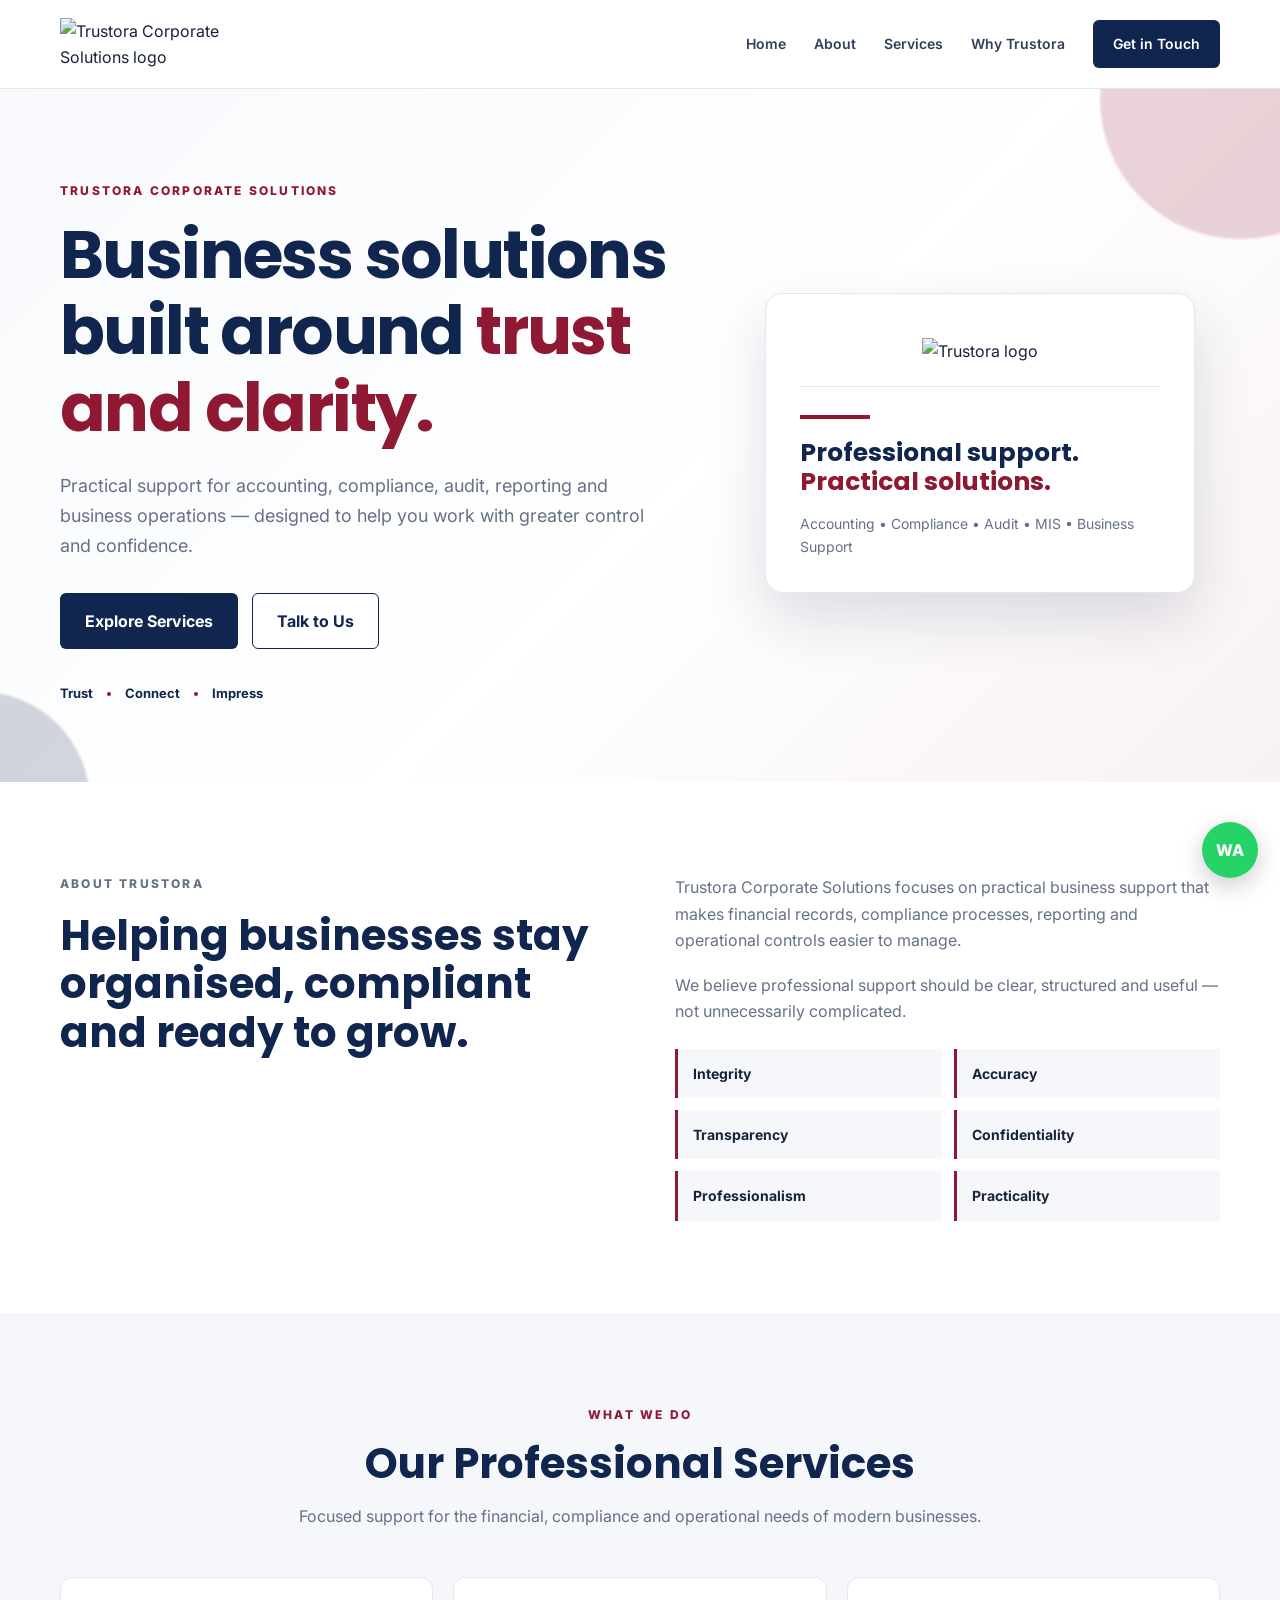
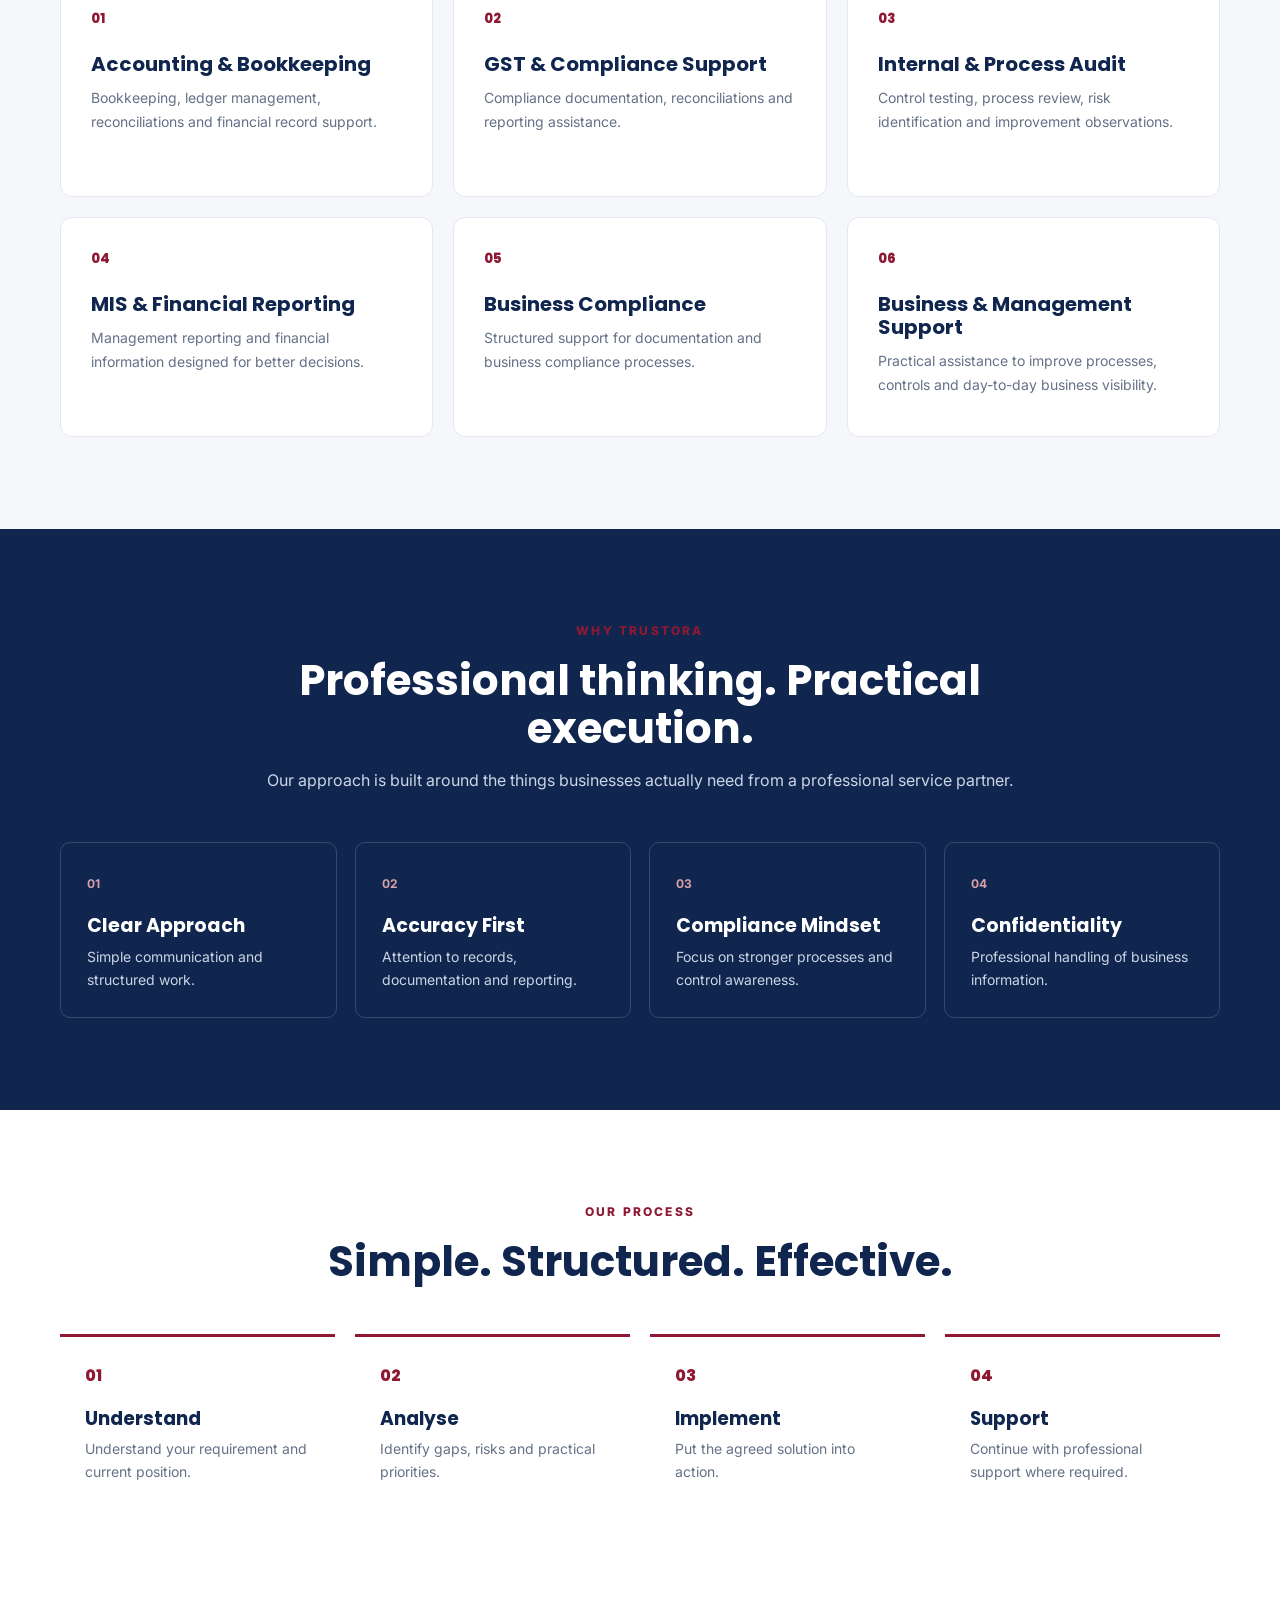
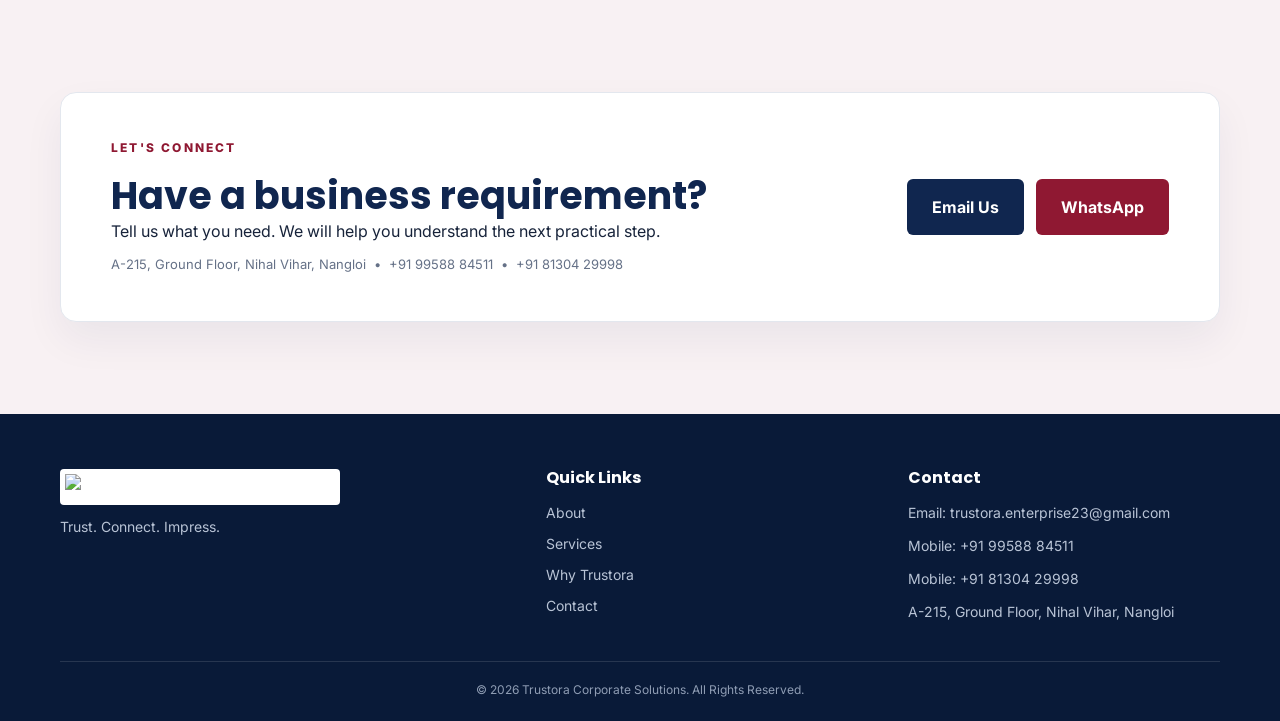
==== index.html @ 937fe08a "Add files via upload" ====
<!DOCTYPE html>
<html lang="en">
<head>
  <meta charset="UTF-8">
  <meta name="viewport" content="width=device-width, initial-scale=1.0">
  <title>Trustora Corporate Solutions | Business & Compliance Services</title>
  <meta name="description" content="Trustora Corporate Solutions provides professional accounting, compliance, audit, MIS and business support solutions for businesses in India.">
  <meta name="theme-color" content="#10264f">
  <link rel="preconnect" href="https://fonts.googleapis.com">
  <link rel="preconnect" href="https://fonts.gstatic.com" crossorigin>
  <link href="https://fonts.googleapis.com/css2?family=Inter:wght@400;500;600;700&family=Poppins:wght@500;600;700;800&display=swap" rel="stylesheet">
  <link rel="stylesheet" href="style.css">
</head>
<body>

<header class="site-header">
  <div class="container nav-wrap">
    <a class="brand" href="#home" aria-label="Trustora Corporate Solutions home">
      <img src="assets/trustora-logo.jpg" alt="Trustora Corporate Solutions logo">
    </a>
    <button class="menu-toggle" aria-label="Open menu" aria-expanded="false">☰</button>
    <nav class="nav" aria-label="Main navigation">
      <a href="#home">Home</a>
      <a href="#about">About</a>
      <a href="#services">Services</a>
      <a href="#why-us">Why Trustora</a>
      <a href="#contact" class="nav-cta">Get in Touch</a>
    </nav>
  </div>
</header>

<main>
<section class="hero" id="home">
  <div class="hero-shape shape-one"></div>
  <div class="hero-shape shape-two"></div>
  <div class="container hero-grid">
    <div class="hero-copy">
      <p class="eyebrow">TRUSTORA CORPORATE SOLUTIONS</p>
      <h1>Business solutions built around <span>trust and clarity.</span></h1>
      <p class="hero-text">
        Practical support for accounting, compliance, audit, reporting and business operations —
        designed to help you work with greater control and confidence.
      </p>
      <div class="hero-actions">
        <a class="btn btn-primary" href="#services">Explore Services</a>
        <a class="btn btn-outline" href="#contact">Talk to Us</a>
      </div>
      <div class="trust-strip">
        <span>Trust</span><i></i><span>Connect</span><i></i><span>Impress</span>
      </div>
    </div>
    <div class="hero-visual">
      <div class="visual-card">
        <div class="visual-logo">
          <img src="assets/trustora-logo.jpg" alt="Trustora logo">
        </div>
        <div class="visual-line"></div>
        <h3>Professional support.<br><span>Practical solutions.</span></h3>
        <p>Accounting • Compliance • Audit • MIS • Business Support</p>
      </div>
    </div>
  </div>
</section>

<section class="intro" id="about">
  <div class="container two-col">
    <div>
      <p class="section-kicker">ABOUT TRUSTORA</p>
      <h2>Helping businesses stay organised, compliant and ready to grow.</h2>
    </div>
    <div>
      <p>
        Trustora Corporate Solutions focuses on practical business support that makes financial
        records, compliance processes, reporting and operational controls easier to manage.
      </p>
      <p>
        We believe professional support should be clear, structured and useful — not unnecessarily
        complicated.
      </p>
      <div class="values">
        <span>Integrity</span><span>Accuracy</span><span>Transparency</span>
        <span>Confidentiality</span><span>Professionalism</span><span>Practicality</span>
      </div>
    </div>
  </div>
</section>

<section class="services" id="services">
  <div class="container">
    <div class="section-heading">
      <p class="section-kicker">WHAT WE DO</p>
      <h2>Our Professional Services</h2>
      <p>Focused support for the financial, compliance and operational needs of modern businesses.</p>
    </div>
    <div class="service-grid">
      <article class="service-card"><div class="service-no">01</div><h3>Accounting & Bookkeeping</h3><p>Bookkeeping, ledger management, reconciliations and financial record support.</p></article>
      <article class="service-card"><div class="service-no">02</div><h3>GST & Compliance Support</h3><p>Compliance documentation, reconciliations and reporting assistance.</p></article>
      <article class="service-card"><div class="service-no">03</div><h3>Internal & Process Audit</h3><p>Control testing, process review, risk identification and improvement observations.</p></article>
      <article class="service-card"><div class="service-no">04</div><h3>MIS & Financial Reporting</h3><p>Management reporting and financial information designed for better decisions.</p></article>
      <article class="service-card"><div class="service-no">05</div><h3>Business Compliance</h3><p>Structured support for documentation and business compliance processes.</p></article>
      <article class="service-card"><div class="service-no">06</div><h3>Business & Management Support</h3><p>Practical assistance to improve processes, controls and day-to-day business visibility.</p></article>
    </div>
  </div>
</section>

<section class="why" id="why-us">
  <div class="container">
    <div class="section-heading light">
      <p class="section-kicker">WHY TRUSTORA</p>
      <h2>Professional thinking. Practical execution.</h2>
      <p>Our approach is built around the things businesses actually need from a professional service partner.</p>
    </div>
    <div class="why-grid">
      <div><strong>01</strong><h3>Clear Approach</h3><p>Simple communication and structured work.</p></div>
      <div><strong>02</strong><h3>Accuracy First</h3><p>Attention to records, documentation and reporting.</p></div>
      <div><strong>03</strong><h3>Compliance Mindset</h3><p>Focus on stronger processes and control awareness.</p></div>
      <div><strong>04</strong><h3>Confidentiality</h3><p>Professional handling of business information.</p></div>
    </div>
  </div>
</section>

<section class="process">
  <div class="container">
    <div class="section-heading">
      <p class="section-kicker">OUR PROCESS</p>
      <h2>Simple. Structured. Effective.</h2>
    </div>
    <div class="process-grid">
      <div><span>01</span><h3>Understand</h3><p>Understand your requirement and current position.</p></div>
      <div><span>02</span><h3>Analyse</h3><p>Identify gaps, risks and practical priorities.</p></div>
      <div><span>03</span><h3>Implement</h3><p>Put the agreed solution into action.</p></div>
      <div><span>04</span><h3>Support</h3><p>Continue with professional support where required.</p></div>
    </div>
  </div>
</section>

<section class="cta" id="contact">
  <div class="container cta-box">
    <div>
      <p class="section-kicker">LET'S CONNECT</p>
      <h2>Have a business requirement?</h2>
      <p>Tell us what you need. We will help you understand the next practical step.</p>
      <p class="contact-address">A-215, Ground Floor, Nihal Vihar, Nangloi &nbsp;•&nbsp; +91 99588 84511 &nbsp;•&nbsp; +91 81304 29998</p>
    </div>
    <div class="cta-actions">
      <a class="btn btn-primary" href="mailto:trustora.enterprise23@gmail.com">Email Us</a>
      <a class="btn btn-maroon" href="https://wa.me/919958884511" target="_blank" rel="noopener">WhatsApp</a>
    </div>
  </div>
</section>
</main>

<footer>
  <div class="container footer-grid">
    <div>
      <img src="assets/trustora-logo.jpg" alt="Trustora Corporate Solutions logo" class="footer-logo">
      <p>Trust. Connect. Impress.</p>
    </div>
    <div>
      <h4>Quick Links</h4>
      <a href="#about">About</a><a href="#services">Services</a><a href="#why-us">Why Trustora</a><a href="#contact">Contact</a>
    </div>
    <div>
      <h4>Contact</h4>
      <p>Email: trustora.enterprise23@gmail.com</p>
      <p>Mobile: +91 99588 84511</p>
      <p>Mobile: +91 81304 29998</p>
      <p>A-215, Ground Floor, Nihal Vihar, Nangloi</p>
    </div>
  </div>
  <div class="container copyright">© 2026 Trustora Corporate Solutions. All Rights Reserved.</div>
</footer>

<a class="floating-wa" href="https://wa.me/919958884511" target="_blank" rel="noopener" aria-label="WhatsApp">WA</a>
<script src="script.js"></script>
</body>
</html>
---- style.css ----
*{box-sizing:border-box;margin:0;padding:0}
:root{--navy:#10264f;--navy2:#173768;--maroon:#8f1832;--maroon2:#b12b45;--ink:#17233a;--muted:#657187;--soft:#f5f7fa;--line:#e3e7ee;--white:#fff}
html{scroll-behavior:smooth}
body{font-family:Inter,Arial,sans-serif;color:var(--ink);line-height:1.65;background:#fff}
h1,h2,h3,h4{font-family:Poppins,Arial,sans-serif;line-height:1.15}
a{text-decoration:none;color:inherit}
.container{width:min(1160px,92%);margin:auto}
.site-header{position:sticky;top:0;z-index:1000;background:rgba(255,255,255,.96);backdrop-filter:blur(12px);border-bottom:1px solid var(--line)}
.nav-wrap{height:88px;display:flex;align-items:center;justify-content:space-between}
.brand img{width:190px;height:auto;display:block}
.nav{display:flex;align-items:center;gap:28px;font-weight:600;font-size:14px;color:#30405a}
.nav a:hover{color:var(--maroon)}
.nav-cta{background:var(--navy);color:#fff!important;padding:12px 20px;border-radius:6px}
.menu-toggle{display:none;border:0;background:none;font-size:28px;color:var(--navy)}
.hero{position:relative;overflow:hidden;background:linear-gradient(135deg,#f7f9fc 0%,#fff 55%,#f8f1f3 100%);padding:92px 0 78px}
.hero-grid{display:grid;grid-template-columns:1.12fr .88fr;gap:70px;align-items:center;position:relative;z-index:2}
.eyebrow,.section-kicker{font-size:12px;font-weight:800;letter-spacing:2.2px;color:var(--maroon);margin-bottom:16px}
.hero h1{font-size:clamp(42px,5.2vw,68px);color:var(--navy);letter-spacing:-1.6px}
.hero h1 span{color:var(--maroon)}
.hero-text{font-size:18px;color:var(--muted);max-width:650px;margin:25px 0 32px}
.hero-actions{display:flex;gap:14px;flex-wrap:wrap}
.btn{display:inline-flex;align-items:center;justify-content:center;padding:14px 24px;border-radius:6px;font-weight:700;border:1px solid transparent;transition:.2s}
.btn-primary{background:var(--navy);color:#fff}.btn-primary:hover{background:var(--navy2);transform:translateY(-2px)}
.btn-outline{border-color:var(--navy);color:var(--navy);background:#fff}.btn-outline:hover{background:#f0f3f8}
.btn-maroon{background:var(--maroon);color:#fff}.btn-maroon:hover{background:var(--maroon2)}
.trust-strip{display:flex;align-items:center;gap:14px;margin-top:34px;color:var(--navy);font-weight:700;font-size:13px}
.trust-strip i{width:4px;height:4px;background:var(--maroon);border-radius:50%}
.hero-visual{display:flex;justify-content:center}
.visual-card{width:min(430px,100%);background:#fff;border:1px solid var(--line);border-radius:18px;padding:34px;box-shadow:0 25px 60px rgba(16,38,79,.14);position:relative}
.visual-logo{padding:10px 15px 22px;border-bottom:1px solid var(--line);text-align:center}
.visual-logo img{width:250px;max-width:100%;height:auto}
.visual-line{width:70px;height:4px;background:var(--maroon);margin:28px 0 20px}
.visual-card h3{font-size:25px;color:var(--navy)}.visual-card h3 span{color:var(--maroon)}
.visual-card p{color:var(--muted);font-size:14px;margin-top:15px}
.hero-shape{position:absolute;border-radius:50%;filter:blur(1px);opacity:.18}.shape-one{width:280px;height:280px;background:var(--maroon);right:-100px;top:-130px}.shape-two{width:220px;height:220px;background:var(--navy);left:-130px;bottom:-130px}
section{padding:92px 0}
.two-col{display:grid;grid-template-columns:1fr 1fr;gap:70px;align-items:start}
.intro h2,.section-heading h2{font-size:42px;color:var(--navy)}
.intro p{color:var(--muted);margin-bottom:18px}
.values{display:grid;grid-template-columns:1fr 1fr;gap:12px;margin-top:25px}
.values span{padding:13px 15px;background:var(--soft);border-left:3px solid var(--maroon);font-weight:700;font-size:14px}
.services{background:var(--soft)}
.section-heading{text-align:center;max-width:780px;margin:0 auto 48px}
.section-heading>p:last-child{color:var(--muted);margin-top:14px}
.service-grid{display:grid;grid-template-columns:repeat(3,1fr);gap:20px}
.service-card{background:#fff;border:1px solid var(--line);padding:30px;border-radius:12px;min-height:220px;transition:.25s;position:relative;overflow:hidden}
.service-card:after{content:"";position:absolute;left:0;bottom:0;width:0;height:4px;background:var(--maroon);transition:.25s}
.service-card:hover{transform:translateY(-5px);box-shadow:0 18px 38px rgba(16,38,79,.09)}.service-card:hover:after{width:100%}
.service-no{font-family:Poppins;font-weight:800;color:var(--maroon);font-size:13px;margin-bottom:24px}
.service-card h3{font-size:20px;color:var(--navy);margin-bottom:10px}.service-card p{font-size:14px;color:var(--muted)}
.why{background:var(--navy);color:#fff}.light h2{color:#fff}.light>p:last-child{color:#cbd5e5}
.why-grid{display:grid;grid-template-columns:repeat(4,1fr);gap:18px}.why-grid>div{border:1px solid rgba(255,255,255,.16);padding:26px;border-radius:10px}.why-grid strong{color:#d7a0aa;font-size:12px}.why-grid h3{margin:20px 0 8px;font-size:19px}.why-grid p{color:#cbd5e5;font-size:14px}
.process-grid{display:grid;grid-template-columns:repeat(4,1fr);gap:20px}.process-grid>div{padding:25px;border-top:3px solid var(--maroon);background:#fff}.process-grid span{font-family:Poppins;font-weight:800;color:var(--maroon)}.process-grid h3{color:var(--navy);margin:18px 0 8px}.process-grid p{color:var(--muted);font-size:14px}
.cta{background:#f8f1f3}.cta-box{display:flex;align-items:center;justify-content:space-between;gap:40px;background:#fff;border:1px solid var(--line);border-radius:16px;padding:45px 50px;box-shadow:0 18px 40px rgba(16,38,79,.06)}.cta-box h2{font-size:38px;color:var(--navy)}.cta-box>div:first-child>p:last-child{color:var(--muted);margin-top:12px}.cta-actions{display:flex;gap:12px;flex-wrap:wrap}
footer{background:#091a38;color:#fff;padding:55px 0 22px}.footer-grid{display:grid;grid-template-columns:1.4fr 1fr 1fr;gap:50px}.footer-logo{width:190px;background:#fff;padding:5px;border-radius:4px}.footer-grid p{color:#b8c3d5;font-size:14px;margin-top:10px}.footer-grid h4{margin-bottom:14px}.footer-grid a{display:block;color:#b8c3d5;margin:8px 0;font-size:14px}.footer-grid a:hover{color:#fff}.copyright{border-top:1px solid rgba(255,255,255,.12);margin-top:35px;padding-top:18px;color:#8f9db4;font-size:12px;text-align:center}
.floating-wa{position:fixed;right:22px;bottom:22px;width:56px;height:56px;border-radius:50%;background:#25d366;color:#fff;display:flex;align-items:center;justify-content:center;font-weight:800;box-shadow:0 8px 25px rgba(0,0,0,.2);z-index:1200}
@media(max-width:900px){.nav{display:none}.menu-toggle{display:block}.nav.open{position:absolute;display:flex;flex-direction:column;top:88px;left:0;right:0;background:#fff;padding:22px;border-bottom:1px solid var(--line);box-shadow:0 15px 30px rgba(0,0,0,.08)}.hero-grid,.two-col{grid-template-columns:1fr}.hero{padding-top:70px}.service-grid{grid-template-columns:1fr 1fr}.why-grid{grid-template-columns:1fr 1fr}.process-grid{grid-template-columns:1fr 1fr}.cta-box{flex-direction:column;align-items:flex-start}.footer-grid{grid-template-columns:1fr 1fr}}
@media(max-width:600px){.nav-wrap{height:76px}.brand img{width:155px}.hero h1{font-size:40px}.hero-text{font-size:16px}.service-grid,.why-grid,.process-grid,.values,.footer-grid{grid-template-columns:1fr}section{padding:68px 0}.intro h2,.section-heading h2{font-size:32px}.cta-box{padding:32px 24px}.cta-box h2{font-size:30px}.visual-card{padding:24px}}

.contact-address{font-size:13px!important;color:var(--muted);margin-top:10px!important}
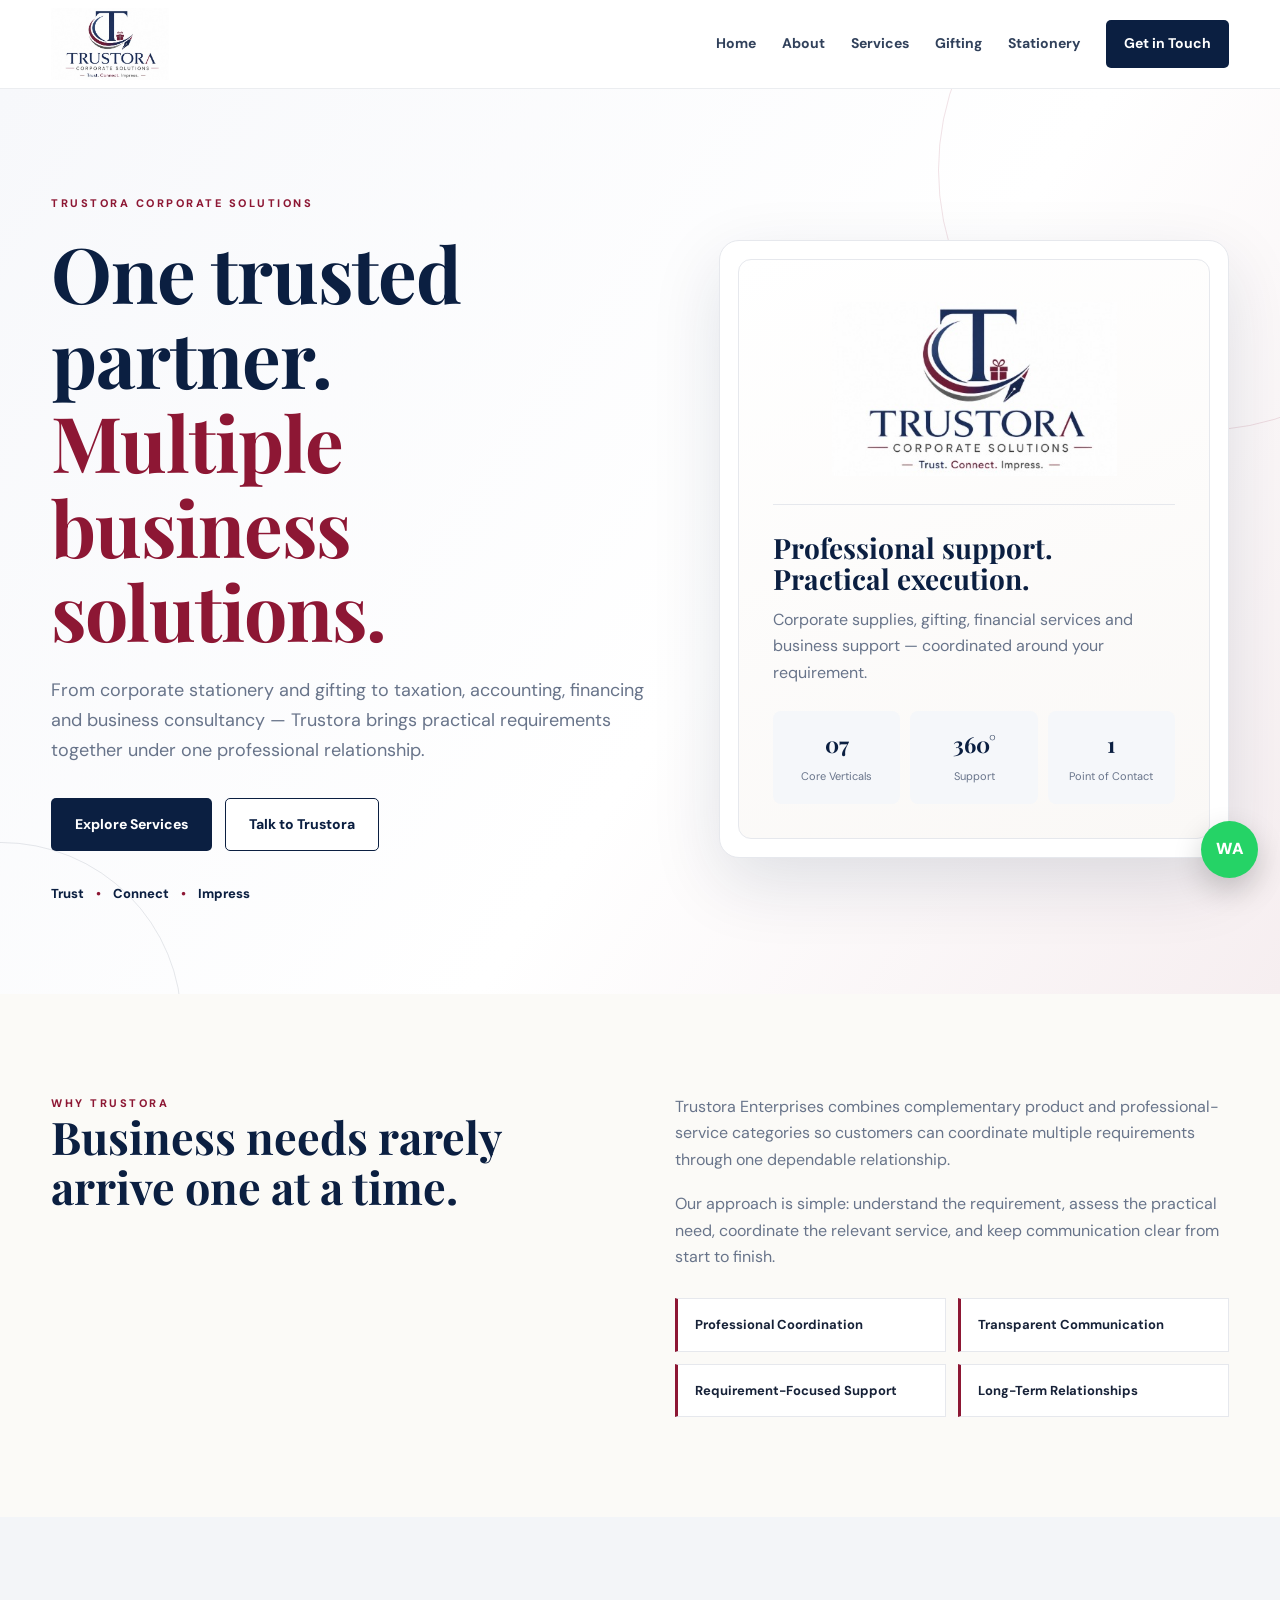
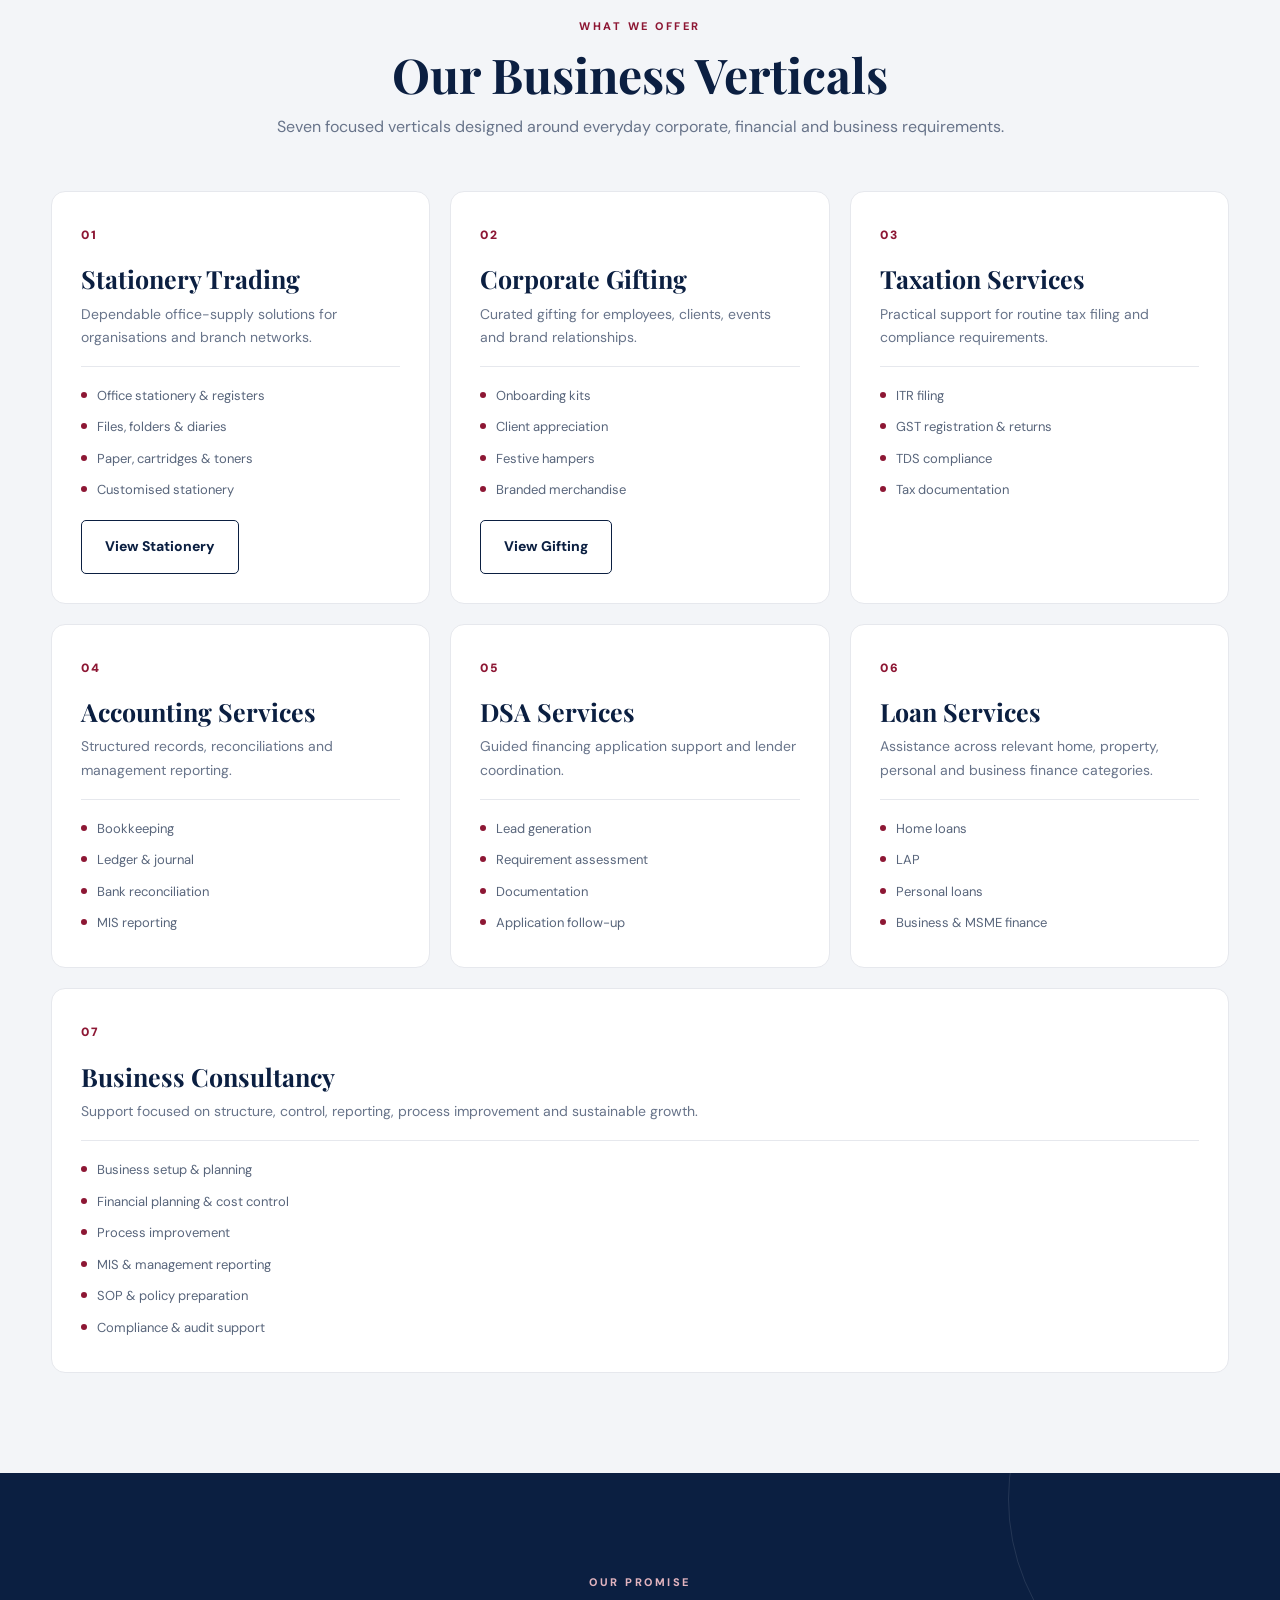
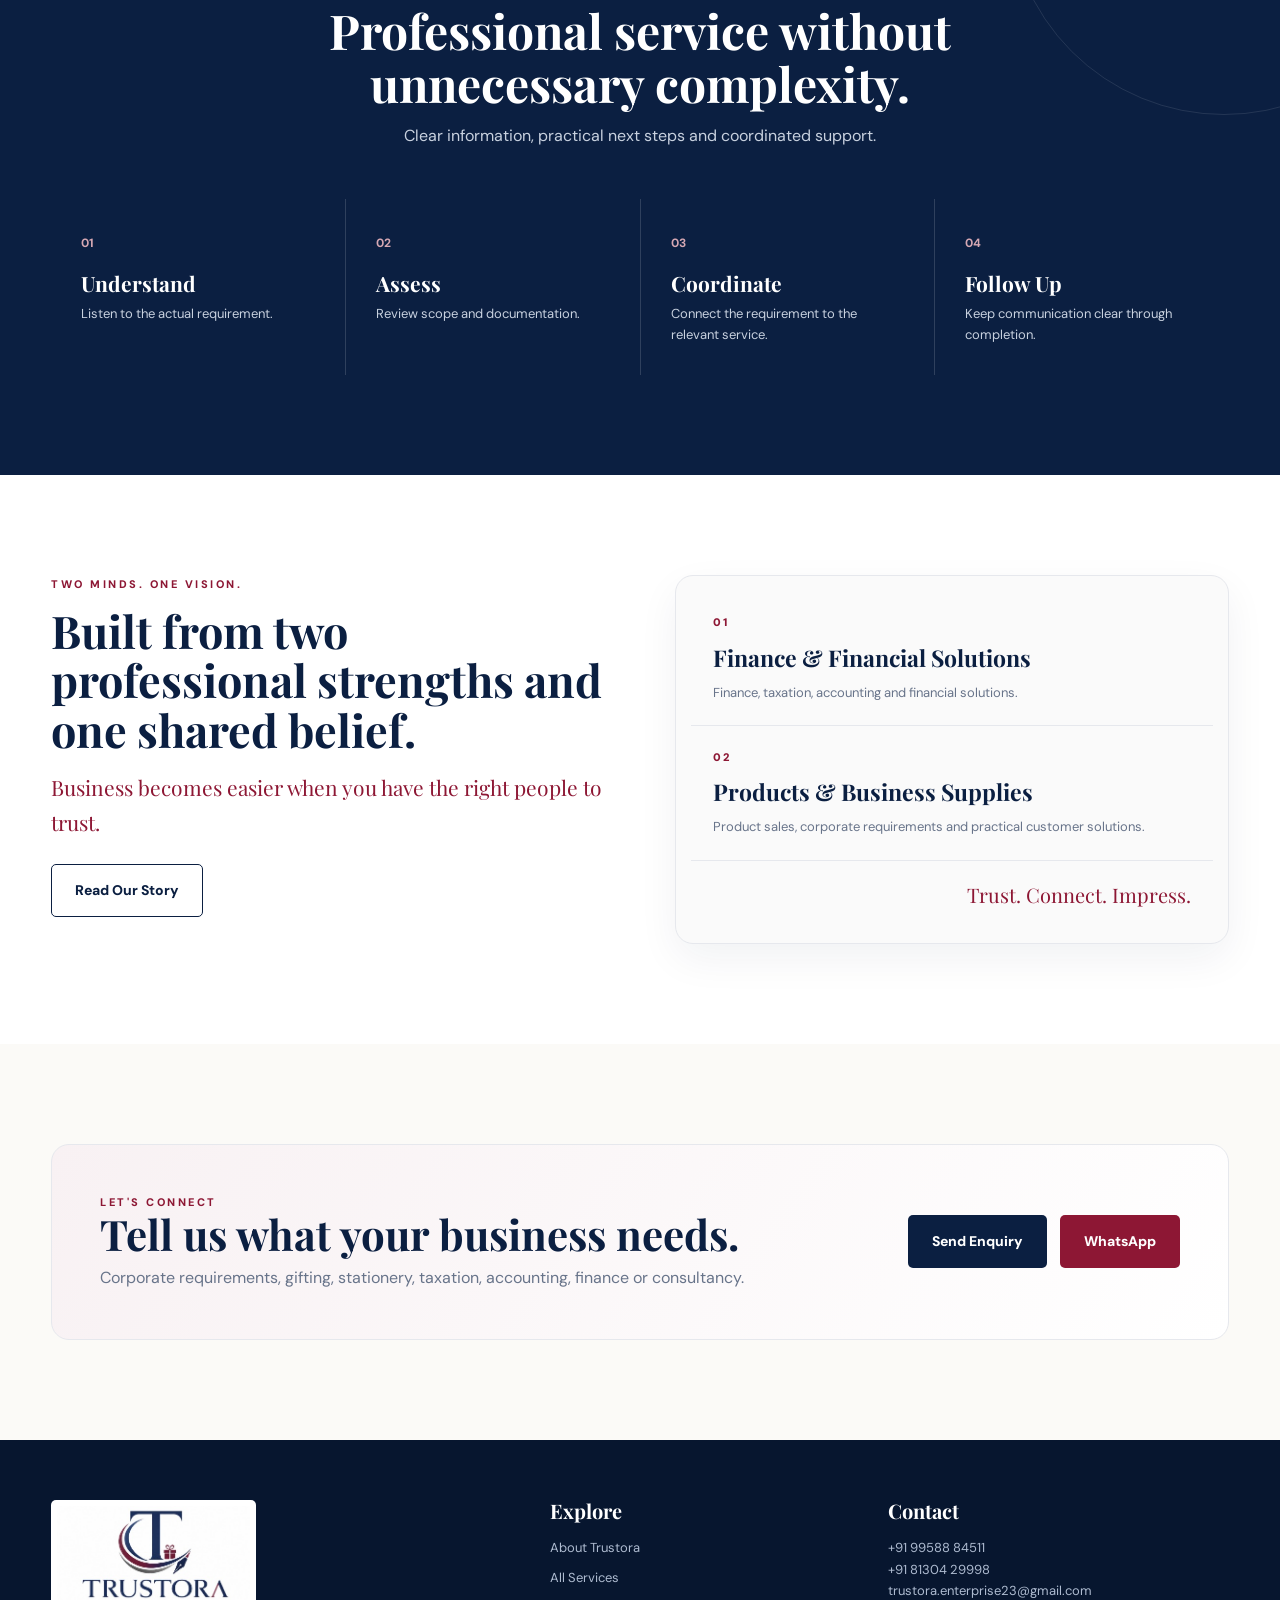
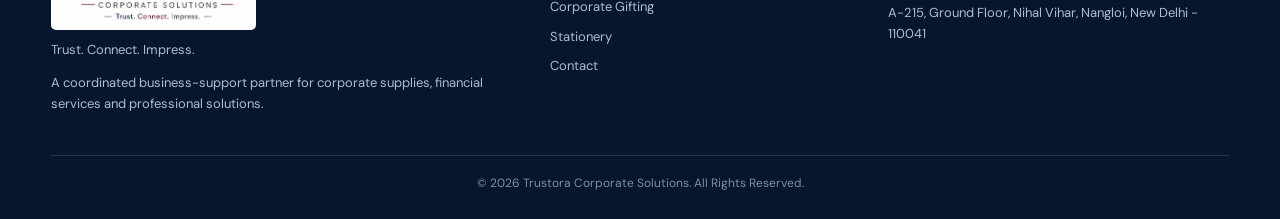
==== commit 45e52e98: "Add files via upload" ====
--- a/index.html
+++ b/index.html
@@ -1,177 +1,5 @@
-<!DOCTYPE html>
-<html lang="en">
-<head>
-  <meta charset="UTF-8">
-  <meta name="viewport" content="width=device-width, initial-scale=1.0">
-  <title>Trustora Corporate Solutions | Business & Compliance Services</title>
-  <meta name="description" content="Trustora Corporate Solutions provides professional accounting, compliance, audit, MIS and business support solutions for businesses in India.">
-  <meta name="theme-color" content="#10264f">
-  <link rel="preconnect" href="https://fonts.googleapis.com">
-  <link rel="preconnect" href="https://fonts.gstatic.com" crossorigin>
-  <link href="https://fonts.googleapis.com/css2?family=Inter:wght@400;500;600;700&family=Poppins:wght@500;600;700;800&display=swap" rel="stylesheet">
-  <link rel="stylesheet" href="style.css">
-</head>
-<body>
-
-<header class="site-header">
-  <div class="container nav-wrap">
-    <a class="brand" href="#home" aria-label="Trustora Corporate Solutions home">
-      <img src="assets/trustora-logo.jpg" alt="Trustora Corporate Solutions logo">
-    </a>
-    <button class="menu-toggle" aria-label="Open menu" aria-expanded="false">☰</button>
-    <nav class="nav" aria-label="Main navigation">
-      <a href="#home">Home</a>
-      <a href="#about">About</a>
-      <a href="#services">Services</a>
-      <a href="#why-us">Why Trustora</a>
-      <a href="#contact" class="nav-cta">Get in Touch</a>
-    </nav>
-  </div>
-</header>
-
-<main>
-<section class="hero" id="home">
-  <div class="hero-shape shape-one"></div>
-  <div class="hero-shape shape-two"></div>
-  <div class="container hero-grid">
-    <div class="hero-copy">
-      <p class="eyebrow">TRUSTORA CORPORATE SOLUTIONS</p>
-      <h1>Business solutions built around <span>trust and clarity.</span></h1>
-      <p class="hero-text">
-        Practical support for accounting, compliance, audit, reporting and business operations —
-        designed to help you work with greater control and confidence.
-      </p>
-      <div class="hero-actions">
-        <a class="btn btn-primary" href="#services">Explore Services</a>
-        <a class="btn btn-outline" href="#contact">Talk to Us</a>
-      </div>
-      <div class="trust-strip">
-        <span>Trust</span><i></i><span>Connect</span><i></i><span>Impress</span>
-      </div>
-    </div>
-    <div class="hero-visual">
-      <div class="visual-card">
-        <div class="visual-logo">
-          <img src="assets/trustora-logo.jpg" alt="Trustora logo">
-        </div>
-        <div class="visual-line"></div>
-        <h3>Professional support.<br><span>Practical solutions.</span></h3>
-        <p>Accounting • Compliance • Audit • MIS • Business Support</p>
-      </div>
-    </div>
-  </div>
-</section>
-
-<section class="intro" id="about">
-  <div class="container two-col">
-    <div>
-      <p class="section-kicker">ABOUT TRUSTORA</p>
-      <h2>Helping businesses stay organised, compliant and ready to grow.</h2>
-    </div>
-    <div>
-      <p>
-        Trustora Corporate Solutions focuses on practical business support that makes financial
-        records, compliance processes, reporting and operational controls easier to manage.
-      </p>
-      <p>
-        We believe professional support should be clear, structured and useful — not unnecessarily
-        complicated.
-      </p>
-      <div class="values">
-        <span>Integrity</span><span>Accuracy</span><span>Transparency</span>
-        <span>Confidentiality</span><span>Professionalism</span><span>Practicality</span>
-      </div>
-    </div>
-  </div>
-</section>
-
-<section class="services" id="services">
-  <div class="container">
-    <div class="section-heading">
-      <p class="section-kicker">WHAT WE DO</p>
-      <h2>Our Professional Services</h2>
-      <p>Focused support for the financial, compliance and operational needs of modern businesses.</p>
-    </div>
-    <div class="service-grid">
-      <article class="service-card"><div class="service-no">01</div><h3>Accounting & Bookkeeping</h3><p>Bookkeeping, ledger management, reconciliations and financial record support.</p></article>
-      <article class="service-card"><div class="service-no">02</div><h3>GST & Compliance Support</h3><p>Compliance documentation, reconciliations and reporting assistance.</p></article>
-      <article class="service-card"><div class="service-no">03</div><h3>Internal & Process Audit</h3><p>Control testing, process review, risk identification and improvement observations.</p></article>
-      <article class="service-card"><div class="service-no">04</div><h3>MIS & Financial Reporting</h3><p>Management reporting and financial information designed for better decisions.</p></article>
-      <article class="service-card"><div class="service-no">05</div><h3>Business Compliance</h3><p>Structured support for documentation and business compliance processes.</p></article>
-      <article class="service-card"><div class="service-no">06</div><h3>Business & Management Support</h3><p>Practical assistance to improve processes, controls and day-to-day business visibility.</p></article>
-    </div>
-  </div>
-</section>
-
-<section class="why" id="why-us">
-  <div class="container">
-    <div class="section-heading light">
-      <p class="section-kicker">WHY TRUSTORA</p>
-      <h2>Professional thinking. Practical execution.</h2>
-      <p>Our approach is built around the things businesses actually need from a professional service partner.</p>
-    </div>
-    <div class="why-grid">
-      <div><strong>01</strong><h3>Clear Approach</h3><p>Simple communication and structured work.</p></div>
-      <div><strong>02</strong><h3>Accuracy First</h3><p>Attention to records, documentation and reporting.</p></div>
-      <div><strong>03</strong><h3>Compliance Mindset</h3><p>Focus on stronger processes and control awareness.</p></div>
-      <div><strong>04</strong><h3>Confidentiality</h3><p>Professional handling of business information.</p></div>
-    </div>
-  </div>
-</section>
-
-<section class="process">
-  <div class="container">
-    <div class="section-heading">
-      <p class="section-kicker">OUR PROCESS</p>
-      <h2>Simple. Structured. Effective.</h2>
-    </div>
-    <div class="process-grid">
-      <div><span>01</span><h3>Understand</h3><p>Understand your requirement and current position.</p></div>
-      <div><span>02</span><h3>Analyse</h3><p>Identify gaps, risks and practical priorities.</p></div>
-      <div><span>03</span><h3>Implement</h3><p>Put the agreed solution into action.</p></div>
-      <div><span>04</span><h3>Support</h3><p>Continue with professional support where required.</p></div>
-    </div>
-  </div>
-</section>
-
-<section class="cta" id="contact">
-  <div class="container cta-box">
-    <div>
-      <p class="section-kicker">LET'S CONNECT</p>
-      <h2>Have a business requirement?</h2>
-      <p>Tell us what you need. We will help you understand the next practical step.</p>
-      <p class="contact-address">A-215, Ground Floor, Nihal Vihar, Nangloi &nbsp;•&nbsp; +91 99588 84511 &nbsp;•&nbsp; +91 81304 29998</p>
-    </div>
-    <div class="cta-actions">
-      <a class="btn btn-primary" href="mailto:trustora.enterprise23@gmail.com">Email Us</a>
-      <a class="btn btn-maroon" href="https://wa.me/919958884511" target="_blank" rel="noopener">WhatsApp</a>
-    </div>
-  </div>
-</section>
-</main>
-
-<footer>
-  <div class="container footer-grid">
-    <div>
-      <img src="assets/trustora-logo.jpg" alt="Trustora Corporate Solutions logo" class="footer-logo">
-      <p>Trust. Connect. Impress.</p>
-    </div>
-    <div>
-      <h4>Quick Links</h4>
-      <a href="#about">About</a><a href="#services">Services</a><a href="#why-us">Why Trustora</a><a href="#contact">Contact</a>
-    </div>
-    <div>
-      <h4>Contact</h4>
-      <p>Email: trustora.enterprise23@gmail.com</p>
-      <p>Mobile: +91 99588 84511</p>
-      <p>Mobile: +91 81304 29998</p>
-      <p>A-215, Ground Floor, Nihal Vihar, Nangloi</p>
-    </div>
-  </div>
-  <div class="container copyright">© 2026 Trustora Corporate Solutions. All Rights Reserved.</div>
-</footer>
-
-<a class="floating-wa" href="https://wa.me/919958884511" target="_blank" rel="noopener" aria-label="WhatsApp">WA</a>
-<script src="script.js"></script>
-</body>
-</html>
+<!DOCTYPE html><html lang="en"><head><meta charset="UTF-8"><meta name="viewport" content="width=device-width, initial-scale=1.0"><title>Trustora Corporate Solutions | One Trusted Business Partner</title><meta name="description" content="Trustora Corporate Solutions — corporate supplies, gifting, taxation, accounting, DSA, loans and business consultancy."><link rel="stylesheet" href="style.css"></head><body><header class="site-header"><div class="container nav-wrap"><a class="brand" href="index.html"><img src="assets/trustora-logo.jpg" alt="Trustora Corporate Solutions"></a><button class="menu-toggle" aria-label="Menu" aria-expanded="false">☰</button><nav class="nav"><a href="index.html">Home</a><a href="about.html">About</a><a href="services.html">Services</a><a href="corporate-gifting.html">Gifting</a><a href="stationery.html">Stationery</a><a href="contact.html" class="nav-cta">Get in Touch</a></nav></div></header><main><section class="hero" id="home"><div class="container hero-grid"><div class="reveal"><p class="eyebrow">TRUSTORA CORPORATE SOLUTIONS</p><h1>One trusted partner.<br><em>Multiple business solutions.</em></h1><p class="lead">From corporate stationery and gifting to taxation, accounting, financing and business consultancy — Trustora brings practical requirements together under one professional relationship.</p><div class="actions"><a class="btn btn-primary" href="services.html">Explore Services</a><a class="btn btn-outline" href="contact.html">Talk to Trustora</a></div><div class="trustline"><span>Trust</span><b>•</b><span>Connect</span><b>•</b><span>Impress</span></div></div><div class="hero-card reveal"><div class="hero-card-inner"><div class="hero-logo"><img src="assets/trustora-logo.jpg" alt="Trustora Corporate Solutions"></div><h3>Professional support. Practical execution.</h3><p>Corporate supplies, gifting, financial services and business support — coordinated around your requirement.</p><div class="metric-row"><div class="metric"><strong>07</strong><span>Core Verticals</span></div><div class="metric"><strong>360°</strong><span>Support</span></div><div class="metric"><strong>1</strong><span>Point of Contact</span></div></div></div></div></div></section>
+<section><div class="container split"><div class="reveal"><p class="kicker">WHY TRUSTORA</p><h2>Business needs rarely arrive one at a time.</h2></div><div class="copy reveal"><p>Trustora Enterprises combines complementary product and professional-service categories so customers can coordinate multiple requirements through one dependable relationship.</p><p>Our approach is simple: understand the requirement, assess the practical need, coordinate the relevant service, and keep communication clear from start to finish.</p><div class="pill-grid"><div class="pill">Professional Coordination</div><div class="pill">Transparent Communication</div><div class="pill">Requirement-Focused Support</div><div class="pill">Long-Term Relationships</div></div></div></div></section>
+<section class="service-section"><div class="container"><div class="section-head reveal"><p class="kicker">WHAT WE OFFER</p><h2>Our Business Verticals</h2><p>Seven focused verticals designed around everyday corporate, financial and business requirements.</p></div><div class="service-grid"><article class="service-card reveal"><span class="num">01</span><h3>Stationery Trading</h3><p>Dependable office-supply solutions for organisations and branch networks.</p><ul><li>Office stationery & registers</li><li>Files, folders & diaries</li><li>Paper, cartridges & toners</li><li>Customised stationery</li></ul><a class="btn btn-outline" style="margin-top:15px" href="stationery.html">View Stationery</a></article><article class="service-card reveal"><span class="num">02</span><h3>Corporate Gifting</h3><p>Curated gifting for employees, clients, events and brand relationships.</p><ul><li>Onboarding kits</li><li>Client appreciation</li><li>Festive hampers</li><li>Branded merchandise</li></ul><a class="btn btn-outline" style="margin-top:15px" href="corporate-gifting.html">View Gifting</a></article><article class="service-card reveal"><span class="num">03</span><h3>Taxation Services</h3><p>Practical support for routine tax filing and compliance requirements.</p><ul><li>ITR filing</li><li>GST registration & returns</li><li>TDS compliance</li><li>Tax documentation</li></ul></article><article class="service-card reveal"><span class="num">04</span><h3>Accounting Services</h3><p>Structured records, reconciliations and management reporting.</p><ul><li>Bookkeeping</li><li>Ledger & journal</li><li>Bank reconciliation</li><li>MIS reporting</li></ul></article><article class="service-card reveal"><span class="num">05</span><h3>DSA Services</h3><p>Guided financing application support and lender coordination.</p><ul><li>Lead generation</li><li>Requirement assessment</li><li>Documentation</li><li>Application follow-up</li></ul></article><article class="service-card reveal"><span class="num">06</span><h3>Loan Services</h3><p>Assistance across relevant home, property, personal and business finance categories.</p><ul><li>Home loans</li><li>LAP</li><li>Personal loans</li><li>Business & MSME finance</li></ul></article><article class="service-card wide reveal"><span class="num">07</span><h3>Business Consultancy</h3><p>Support focused on structure, control, reporting, process improvement and sustainable growth.</p><ul><li>Business setup & planning</li><li>Financial planning & cost control</li><li>Process improvement</li><li>MIS & management reporting</li><li>SOP & policy preparation</li><li>Compliance & audit support</li></ul></article></div></div></section>
+<section class="feature-band"><div class="container"><div class="section-head light reveal"><p class="kicker" style="color:#e2b4bf">OUR PROMISE</p><h2 style="color:#fff">Professional service without unnecessary complexity.</h2><p style="color:#c8d1df">Clear information, practical next steps and coordinated support.</p></div><div class="feature-grid"><div class="feature reveal"><strong>01</strong><h3>Understand</h3><p>Listen to the actual requirement.</p></div><div class="feature reveal"><strong>02</strong><h3>Assess</h3><p>Review scope and documentation.</p></div><div class="feature reveal"><strong>03</strong><h3>Coordinate</h3><p>Connect the requirement to the relevant service.</p></div><div class="feature reveal"><strong>04</strong><h3>Follow Up</h3><p>Keep communication clear through completion.</p></div></div></div></section>
+<section class="story-teaser"><div class="container split"><div class="reveal"><p class="kicker">TWO MINDS. ONE VISION.</p><h2>Built from two professional strengths and one shared belief.</h2><p class="story-teaser-quote">Business becomes easier when you have the right people to trust.</p><a class="btn btn-outline" href="about.html">Read Our Story</a></div><div class="story-mini reveal"><div><span>01</span><b>Finance & Financial Solutions</b><p>Finance, taxation, accounting and financial solutions.</p></div><div><span>02</span><b>Products & Business Supplies</b><p>Product sales, corporate requirements and practical customer solutions.</p></div><div class="mini-signature">Trust. Connect. Impress.</div></div></div></section><section><div class="container cta-box reveal"><div><p class="kicker">LET'S CONNECT</p><h2>Tell us what your business needs.</h2><p style="color:var(--muted);margin-top:8px">Corporate requirements, gifting, stationery, taxation, accounting, finance or consultancy.</p></div><div class="actions" style="margin:0"><a class="btn btn-primary" href="contact.html">Send Enquiry</a><a class="btn btn-maroon" href="https://wa.me/919958884511" target="_blank">WhatsApp</a></div></div></section></main><footer><div class="container footer-grid"><div><img class="footer-logo" src="assets/trustora-logo.jpg" alt="Trustora Corporate Solutions logo"><p>Trust. Connect. Impress.</p><p style="margin-top:12px">A coordinated business-support partner for corporate supplies, financial services and professional solutions.</p></div><div><h4>Explore</h4><a href="about.html">About Trustora</a><a href="services.html">All Services</a><a href="corporate-gifting.html">Corporate Gifting</a><a href="stationery.html">Stationery</a><a href="contact.html">Contact</a></div><div><h4>Contact</h4><p>+91 99588 84511</p><p>+91 81304 29998</p><p>trustora.enterprise23@gmail.com</p><p>A-215, Ground Floor, Nihal Vihar, Nangloi, New Delhi - 110041</p></div></div><div class="container copyright">© <span data-year>2026</span> Trustora Corporate Solutions. All Rights Reserved.</div></footer><a class="floating-wa" href="https://wa.me/919958884511" target="_blank" rel="noopener" aria-label="WhatsApp">WA</a><script src="script.js"></script></body></html>
--- a/style.css
+++ b/style.css
@@ -1,60 +1,16 @@
-*{box-sizing:border-box;margin:0;padding:0}
-:root{--navy:#10264f;--navy2:#173768;--maroon:#8f1832;--maroon2:#b12b45;--ink:#17233a;--muted:#657187;--soft:#f5f7fa;--line:#e3e7ee;--white:#fff}
-html{scroll-behavior:smooth}
-body{font-family:Inter,Arial,sans-serif;color:var(--ink);line-height:1.65;background:#fff}
-h1,h2,h3,h4{font-family:Poppins,Arial,sans-serif;line-height:1.15}
-a{text-decoration:none;color:inherit}
-.container{width:min(1160px,92%);margin:auto}
-.site-header{position:sticky;top:0;z-index:1000;background:rgba(255,255,255,.96);backdrop-filter:blur(12px);border-bottom:1px solid var(--line)}
-.nav-wrap{height:88px;display:flex;align-items:center;justify-content:space-between}
-.brand img{width:190px;height:auto;display:block}
-.nav{display:flex;align-items:center;gap:28px;font-weight:600;font-size:14px;color:#30405a}
-.nav a:hover{color:var(--maroon)}
-.nav-cta{background:var(--navy);color:#fff!important;padding:12px 20px;border-radius:6px}
-.menu-toggle{display:none;border:0;background:none;font-size:28px;color:var(--navy)}
-.hero{position:relative;overflow:hidden;background:linear-gradient(135deg,#f7f9fc 0%,#fff 55%,#f8f1f3 100%);padding:92px 0 78px}
-.hero-grid{display:grid;grid-template-columns:1.12fr .88fr;gap:70px;align-items:center;position:relative;z-index:2}
-.eyebrow,.section-kicker{font-size:12px;font-weight:800;letter-spacing:2.2px;color:var(--maroon);margin-bottom:16px}
-.hero h1{font-size:clamp(42px,5.2vw,68px);color:var(--navy);letter-spacing:-1.6px}
-.hero h1 span{color:var(--maroon)}
-.hero-text{font-size:18px;color:var(--muted);max-width:650px;margin:25px 0 32px}
-.hero-actions{display:flex;gap:14px;flex-wrap:wrap}
-.btn{display:inline-flex;align-items:center;justify-content:center;padding:14px 24px;border-radius:6px;font-weight:700;border:1px solid transparent;transition:.2s}
-.btn-primary{background:var(--navy);color:#fff}.btn-primary:hover{background:var(--navy2);transform:translateY(-2px)}
-.btn-outline{border-color:var(--navy);color:var(--navy);background:#fff}.btn-outline:hover{background:#f0f3f8}
-.btn-maroon{background:var(--maroon);color:#fff}.btn-maroon:hover{background:var(--maroon2)}
-.trust-strip{display:flex;align-items:center;gap:14px;margin-top:34px;color:var(--navy);font-weight:700;font-size:13px}
-.trust-strip i{width:4px;height:4px;background:var(--maroon);border-radius:50%}
-.hero-visual{display:flex;justify-content:center}
-.visual-card{width:min(430px,100%);background:#fff;border:1px solid var(--line);border-radius:18px;padding:34px;box-shadow:0 25px 60px rgba(16,38,79,.14);position:relative}
-.visual-logo{padding:10px 15px 22px;border-bottom:1px solid var(--line);text-align:center}
-.visual-logo img{width:250px;max-width:100%;height:auto}
-.visual-line{width:70px;height:4px;background:var(--maroon);margin:28px 0 20px}
-.visual-card h3{font-size:25px;color:var(--navy)}.visual-card h3 span{color:var(--maroon)}
-.visual-card p{color:var(--muted);font-size:14px;margin-top:15px}
-.hero-shape{position:absolute;border-radius:50%;filter:blur(1px);opacity:.18}.shape-one{width:280px;height:280px;background:var(--maroon);right:-100px;top:-130px}.shape-two{width:220px;height:220px;background:var(--navy);left:-130px;bottom:-130px}
-section{padding:92px 0}
-.two-col{display:grid;grid-template-columns:1fr 1fr;gap:70px;align-items:start}
-.intro h2,.section-heading h2{font-size:42px;color:var(--navy)}
-.intro p{color:var(--muted);margin-bottom:18px}
-.values{display:grid;grid-template-columns:1fr 1fr;gap:12px;margin-top:25px}
-.values span{padding:13px 15px;background:var(--soft);border-left:3px solid var(--maroon);font-weight:700;font-size:14px}
-.services{background:var(--soft)}
-.section-heading{text-align:center;max-width:780px;margin:0 auto 48px}
-.section-heading>p:last-child{color:var(--muted);margin-top:14px}
-.service-grid{display:grid;grid-template-columns:repeat(3,1fr);gap:20px}
-.service-card{background:#fff;border:1px solid var(--line);padding:30px;border-radius:12px;min-height:220px;transition:.25s;position:relative;overflow:hidden}
-.service-card:after{content:"";position:absolute;left:0;bottom:0;width:0;height:4px;background:var(--maroon);transition:.25s}
-.service-card:hover{transform:translateY(-5px);box-shadow:0 18px 38px rgba(16,38,79,.09)}.service-card:hover:after{width:100%}
-.service-no{font-family:Poppins;font-weight:800;color:var(--maroon);font-size:13px;margin-bottom:24px}
-.service-card h3{font-size:20px;color:var(--navy);margin-bottom:10px}.service-card p{font-size:14px;color:var(--muted)}
-.why{background:var(--navy);color:#fff}.light h2{color:#fff}.light>p:last-child{color:#cbd5e5}
-.why-grid{display:grid;grid-template-columns:repeat(4,1fr);gap:18px}.why-grid>div{border:1px solid rgba(255,255,255,.16);padding:26px;border-radius:10px}.why-grid strong{color:#d7a0aa;font-size:12px}.why-grid h3{margin:20px 0 8px;font-size:19px}.why-grid p{color:#cbd5e5;font-size:14px}
-.process-grid{display:grid;grid-template-columns:repeat(4,1fr);gap:20px}.process-grid>div{padding:25px;border-top:3px solid var(--maroon);background:#fff}.process-grid span{font-family:Poppins;font-weight:800;color:var(--maroon)}.process-grid h3{color:var(--navy);margin:18px 0 8px}.process-grid p{color:var(--muted);font-size:14px}
-.cta{background:#f8f1f3}.cta-box{display:flex;align-items:center;justify-content:space-between;gap:40px;background:#fff;border:1px solid var(--line);border-radius:16px;padding:45px 50px;box-shadow:0 18px 40px rgba(16,38,79,.06)}.cta-box h2{font-size:38px;color:var(--navy)}.cta-box>div:first-child>p:last-child{color:var(--muted);margin-top:12px}.cta-actions{display:flex;gap:12px;flex-wrap:wrap}
-footer{background:#091a38;color:#fff;padding:55px 0 22px}.footer-grid{display:grid;grid-template-columns:1.4fr 1fr 1fr;gap:50px}.footer-logo{width:190px;background:#fff;padding:5px;border-radius:4px}.footer-grid p{color:#b8c3d5;font-size:14px;margin-top:10px}.footer-grid h4{margin-bottom:14px}.footer-grid a{display:block;color:#b8c3d5;margin:8px 0;font-size:14px}.footer-grid a:hover{color:#fff}.copyright{border-top:1px solid rgba(255,255,255,.12);margin-top:35px;padding-top:18px;color:#8f9db4;font-size:12px;text-align:center}
-.floating-wa{position:fixed;right:22px;bottom:22px;width:56px;height:56px;border-radius:50%;background:#25d366;color:#fff;display:flex;align-items:center;justify-content:center;font-weight:800;box-shadow:0 8px 25px rgba(0,0,0,.2);z-index:1200}
-@media(max-width:900px){.nav{display:none}.menu-toggle{display:block}.nav.open{position:absolute;display:flex;flex-direction:column;top:88px;left:0;right:0;background:#fff;padding:22px;border-bottom:1px solid var(--line);box-shadow:0 15px 30px rgba(0,0,0,.08)}.hero-grid,.two-col{grid-template-columns:1fr}.hero{padding-top:70px}.service-grid{grid-template-columns:1fr 1fr}.why-grid{grid-template-columns:1fr 1fr}.process-grid{grid-template-columns:1fr 1fr}.cta-box{flex-direction:column;align-items:flex-start}.footer-grid{grid-template-columns:1fr 1fr}}
-@media(max-width:600px){.nav-wrap{height:76px}.brand img{width:155px}.hero h1{font-size:40px}.hero-text{font-size:16px}.service-grid,.why-grid,.process-grid,.values,.footer-grid{grid-template-columns:1fr}section{padding:68px 0}.intro h2,.section-heading h2{font-size:32px}.cta-box{padding:32px 24px}.cta-box h2{font-size:30px}.visual-card{padding:24px}}
-
-.contact-address{font-size:13px!important;color:var(--muted);margin-top:10px!important}
+@import url('https://fonts.googleapis.com/css2?family=DM+Sans:wght@400;500;600;700&family=Playfair+Display:wght@500;600;700&display=swap');
+:root{--navy:#0b1f41;--navy2:#173767;--maroon:#8d1734;--red:#b42b49;--cream:#fbfaf7;--ink:#172238;--muted:#68748a;--line:#e6e8ed;--gold:#b9935a;--white:#fff;--shadow:0 24px 70px rgba(11,31,65,.12)}
+*{box-sizing:border-box;margin:0;padding:0}html{scroll-behavior:smooth}body{font-family:'DM Sans',Arial,sans-serif;color:var(--ink);background:var(--cream);line-height:1.65}h1,h2,h3,h4{font-family:'Playfair Display',Georgia,serif;line-height:1.1}a{text-decoration:none;color:inherit}.container{width:min(1180px,92%);margin:auto}.site-header{position:sticky;top:0;z-index:1000;background:rgba(255,255,255,.94);backdrop-filter:blur(16px);border-bottom:1px solid rgba(11,31,65,.08)}.nav-wrap{min-height:88px;display:flex;align-items:center;justify-content:space-between;gap:25px}.brand{display:flex;align-items:center}.brand img{width:auto;height:72px;max-width:205px;object-fit:contain;display:block}.nav{display:flex;align-items:center;gap:26px;font-size:14px;font-weight:700;color:#31415b}.nav a{position:relative;padding:31px 0}.nav a:after{content:'';position:absolute;left:0;bottom:20px;width:0;height:2px;background:var(--maroon);transition:.3s}.nav a:hover:after,.nav a.active:after{width:100%}.nav-cta{background:var(--navy);color:#fff!important;padding:12px 18px!important;border-radius:5px}.nav-cta:after{display:none}.menu-toggle{display:none;border:0;background:none;font-size:28px;color:var(--navy)}
+.hero{position:relative;overflow:hidden;background:linear-gradient(125deg,#f7f8fb,#fff 58%,#f6eef0);padding:105px 0 90px}.hero:before{content:'';position:absolute;width:520px;height:520px;border:1px solid rgba(141,23,52,.12);border-radius:50%;right:-180px;top:-180px;animation:spin 28s linear infinite}.hero:after{content:'';position:absolute;width:360px;height:360px;border:1px solid rgba(11,31,65,.1);border-radius:50%;left:-180px;bottom:-210px}.hero-grid{display:grid;grid-template-columns:1.08fr .92fr;gap:70px;align-items:center;position:relative;z-index:2}.eyebrow,.kicker{font-size:11px;font-weight:800;letter-spacing:2.5px;color:var(--maroon);text-transform:uppercase}.hero h1{font-size:clamp(48px,6vw,78px);color:var(--navy);margin:18px 0 24px;letter-spacing:-1px}.hero h1 em{color:var(--maroon);font-style:normal}.lead{font-size:18px;color:var(--muted);max-width:650px}.actions{display:flex;gap:13px;flex-wrap:wrap;margin:32px 0}.btn{display:inline-flex;align-items:center;justify-content:center;gap:8px;padding:14px 23px;border-radius:5px;font-weight:800;font-size:14px;transition:.25s;border:1px solid transparent}.btn-primary{background:var(--navy);color:#fff}.btn-primary:hover{transform:translateY(-3px);box-shadow:0 12px 25px rgba(11,31,65,.18)}.btn-outline{border-color:var(--navy);color:var(--navy);background:#fff}.btn-outline:hover{background:#eef2f7;transform:translateY(-3px)}.btn-maroon{background:var(--maroon);color:#fff}.btn-maroon:hover{background:var(--red);transform:translateY(-3px)}.trustline{display:flex;gap:12px;align-items:center;color:var(--navy);font-weight:800;font-size:13px}.trustline b{color:var(--maroon)}.hero-card{background:#fff;border:1px solid var(--line);padding:18px;border-radius:20px;box-shadow:var(--shadow);transform:rotate(1deg);animation:float 6s ease-in-out infinite}.hero-card-inner{border:1px solid var(--line);padding:34px;border-radius:13px;min-height:430px;background:linear-gradient(160deg,#fff,#faf8f6)}.hero-logo{display:flex;justify-content:center;padding:8px 0 28px;border-bottom:1px solid var(--line)}.hero-logo img{width:285px;max-width:100%;height:auto;display:block}.hero-card h3{font-size:28px;color:var(--navy);margin-top:28px}.hero-card p{color:var(--muted);margin-top:12px}.metric-row{display:grid;grid-template-columns:repeat(3,1fr);gap:10px;margin-top:25px}.metric{padding:15px;background:#f5f7fa;border-radius:8px;text-align:center}.metric strong{display:block;font-family:'Playfair Display';font-size:22px;color:var(--navy)}.metric span{font-size:11px;color:var(--muted)}
+section{padding:100px 0}.section-head{max-width:760px;margin:0 auto 50px;text-align:center}.section-head h2{font-size:48px;color:var(--navy);margin:13px 0}.section-head p:last-child{color:var(--muted);font-size:16px}.split{display:grid;grid-template-columns:1fr 1fr;gap:70px;align-items:start}.split h2{font-size:45px;color:var(--navy)}.copy p{color:var(--muted);margin-bottom:18px}.pill-grid{display:grid;grid-template-columns:repeat(2,1fr);gap:12px;margin-top:28px}.pill{padding:15px 17px;background:#fff;border:1px solid var(--line);border-left:3px solid var(--maroon);font-weight:700;font-size:13px}
+.service-section{background:#f3f5f8}.service-grid{display:grid;grid-template-columns:repeat(3,1fr);gap:20px}.service-card{background:#fff;border:1px solid var(--line);border-radius:14px;padding:29px;min-height:310px;position:relative;overflow:hidden;transition:.35s}.service-card:before{content:'';position:absolute;inset:auto 0 0 0;height:4px;background:linear-gradient(90deg,var(--navy),var(--maroon));transform:scaleX(0);transform-origin:left;transition:.35s}.service-card:hover{transform:translateY(-9px);box-shadow:var(--shadow)}.service-card:hover:before{transform:scaleX(1)}.num{font-size:12px;font-weight:900;letter-spacing:2px;color:var(--maroon)}.service-card h3{font-size:25px;color:var(--navy);margin:18px 0 10px}.service-card p{color:var(--muted);font-size:14px}.service-card ul{list-style:none;margin-top:17px;border-top:1px solid var(--line);padding-top:13px}.service-card li{font-size:13px;color:#58657b;padding:5px 0 5px 16px;position:relative}.service-card li:before{content:'';position:absolute;left:0;top:12px;width:6px;height:6px;background:var(--maroon);border-radius:50%}.wide{grid-column:1/-1}.feature-band{background:var(--navy);color:#fff;position:relative;overflow:hidden}.feature-band:before{content:'';position:absolute;width:430px;height:430px;border:1px solid rgba(255,255,255,.1);border-radius:50%;right:-160px;top:-190px}.feature-grid{display:grid;grid-template-columns:repeat(4,1fr);gap:1px;background:rgba(255,255,255,.15)}.feature{background:var(--navy);padding:30px}.feature strong{color:#d6a8b3;font-size:12px}.feature h3{font-size:21px;margin:16px 0 8px}.feature p{color:#c8d1df;font-size:13px}
+.process{background:#fff}.process-grid{display:grid;grid-template-columns:repeat(6,1fr);gap:12px}.step{padding:22px 15px;border-top:3px solid var(--maroon);background:#fafafa}.step span{font-size:12px;font-weight:900;color:var(--maroon)}.step h3{font-size:20px;color:var(--navy);margin:13px 0 8px}.step p{font-size:12px;color:var(--muted)}
+.page-hero{background:linear-gradient(120deg,var(--navy),#1d3f71);color:#fff;padding:85px 0}.page-hero .kicker{color:#e2b4bf}.page-hero h1{font-size:clamp(44px,5vw,68px);margin:15px 0}.page-hero p{max-width:760px;color:#d3dbe7;font-size:17px}.breadcrumbs{font-size:12px;color:#aebbd0;margin-bottom:22px}.detail-grid{display:grid;grid-template-columns:1.25fr .75fr;gap:50px}.detail-card{background:#fff;border:1px solid var(--line);border-radius:14px;padding:32px;box-shadow:0 15px 40px rgba(11,31,65,.06)}.detail-card h2{font-size:34px;color:var(--navy);margin-bottom:18px}.detail-card p{color:var(--muted);margin-bottom:15px}.detail-list{display:grid;grid-template-columns:repeat(2,1fr);gap:12px;margin-top:22px}.detail-list div{padding:15px;background:#f5f7fa;border-left:3px solid var(--maroon);font-size:13px;font-weight:700}.cta-box{background:linear-gradient(125deg,#f8f1f3,#fff);border:1px solid var(--line);padding:48px;border-radius:18px;display:flex;align-items:center;justify-content:space-between;gap:30px}.cta-box h2{font-size:42px;color:var(--navy)}.contact-grid{display:grid;grid-template-columns:.85fr 1.15fr;gap:30px}.contact-card{background:#fff;border:1px solid var(--line);padding:32px;border-radius:14px}.contact-item{padding:18px 0;border-bottom:1px solid var(--line)}.contact-item:last-child{border-bottom:0}.contact-item small{display:block;color:var(--maroon);font-weight:800;letter-spacing:1px}.contact-item strong{display:block;color:var(--navy);margin-top:4px}.form{display:grid;grid-template-columns:1fr 1fr;gap:15px}.form input,.form textarea,.form select{width:100%;padding:14px;border:1px solid #dfe3ea;border-radius:5px;background:#fff;font:inherit;outline:none}.form textarea{min-height:140px;resize:vertical}.full{grid-column:1/-1}.notice{font-size:12px;color:var(--muted);margin-top:12px}
+footer{background:#07162f;color:#fff;padding:60px 0 25px}.footer-grid{display:grid;grid-template-columns:1.25fr .8fr .95fr;gap:50px}.footer-logo{width:205px;background:#fff;padding:6px;border-radius:5px}.footer-grid p,.footer-grid a{color:#aebbd0;font-size:13px}.footer-grid a{display:block;margin:8px 0}.footer-grid a:hover{color:#fff}.footer-grid h4{font-size:20px;margin-bottom:15px}.copyright{border-top:1px solid rgba(255,255,255,.12);margin-top:40px;padding-top:18px;color:#7f8da5;text-align:center;font-size:12px}.floating-wa{position:fixed;right:22px;bottom:22px;width:57px;height:57px;border-radius:50%;background:#25d366;color:#fff;display:flex;align-items:center;justify-content:center;font-weight:900;z-index:1200;box-shadow:0 12px 30px rgba(0,0,0,.2);animation:pulse 2.4s infinite}.reveal{opacity:0;transform:translateY(25px);transition:opacity .7s ease,transform .7s ease}.reveal.show{opacity:1;transform:none}
+@keyframes float{0%,100%{transform:rotate(1deg) translateY(0)}50%{transform:rotate(1deg) translateY(-10px)}}@keyframes pulse{0%,100%{box-shadow:0 0 0 0 rgba(37,211,102,.35)}50%{box-shadow:0 0 0 13px rgba(37,211,102,0)}}@keyframes spin{to{transform:rotate(360deg)}}
+@media(max-width:950px){.nav{display:none}.menu-toggle{display:block}.nav.open{position:absolute;top:88px;left:0;right:0;background:#fff;display:flex;flex-direction:column;align-items:flex-start;padding:20px 4%;border-bottom:1px solid var(--line);box-shadow:0 20px 30px rgba(0,0,0,.08)}.nav.open a{padding:8px 0}.nav.open a:after{display:none}.hero-grid,.split,.detail-grid,.contact-grid{grid-template-columns:1fr}.service-grid{grid-template-columns:1fr 1fr}.feature-grid{grid-template-columns:1fr 1fr}.process-grid{grid-template-columns:repeat(3,1fr)}.footer-grid{grid-template-columns:1fr 1fr}.hero-card{max-width:620px;margin:auto}.wide{grid-column:auto}}
+@media(max-width:620px){.nav-wrap{min-height:76px}.brand img{height:60px;max-width:165px}.hero{padding:70px 0}.hero h1{font-size:43px}.hero-card-inner{padding:24px;min-height:auto}.section-head h2,.split h2{font-size:35px}section{padding:70px 0}.service-grid,.feature-grid,.process-grid,.pill-grid,.detail-list,.footer-grid{grid-template-columns:1fr}.cta-box{padding:30px;display:block}.cta-box h2{font-size:34px;margin-bottom:15px}.form{grid-template-columns:1fr}.full{grid-column:auto}.hero-logo img{width:240px}}
+.story-hero{background:radial-gradient(circle at 80% 20%,rgba(141,23,52,.32),transparent 35%),linear-gradient(120deg,#07162f,#173767);position:relative;overflow:hidden}.story-hero:after{content:'';position:absolute;width:520px;height:520px;border:1px solid rgba(255,255,255,.08);border-radius:50%;right:-230px;bottom:-280px;animation:spin 32s linear infinite}.story-hero h1 span{color:#e2b4bf}.founder-grid{display:grid;grid-template-columns:repeat(2,1fr);gap:22px}.story-card{background:#fff;border:1px solid var(--line);border-radius:16px;padding:34px;position:relative;overflow:hidden;transition:.35s;box-shadow:0 12px 35px rgba(11,31,65,.05)}.story-card:hover{transform:translateY(-8px);box-shadow:var(--shadow)}.story-card:before{content:'';position:absolute;left:0;top:0;width:5px;height:100%;background:linear-gradient(var(--navy),var(--maroon))}.story-number{font-family:'Playfair Display';font-size:58px;color:#edf0f4;position:absolute;right:24px;top:15px}.story-card h3{font-size:32px;color:var(--navy);margin:12px 0}.story-card p:not(.kicker):not(.story-tag){color:var(--muted);max-width:600px}.story-line{height:1px;background:var(--line);margin:25px 0 15px}.story-tag{font-size:12px;font-weight:800;color:var(--navy);letter-spacing:.3px}.story-dark{background:var(--navy);color:#fff;position:relative;overflow:hidden}.story-dark:before{content:'';position:absolute;width:600px;height:600px;border:1px solid rgba(255,255,255,.07);border-radius:50%;left:-350px;top:-300px}.story-split h2{color:#fff;font-size:48px}.story-split .copy p{color:#c8d1df}.story-split .copy strong{color:#fff}.trust-words{display:grid;gap:12px;margin-top:24px}.trust-words div{display:flex;align-items:center;gap:15px;padding:15px 17px;border:1px solid rgba(255,255,255,.12);background:rgba(255,255,255,.04)}.trust-words b{color:#e2b4bf;font-size:12px;letter-spacing:2px}.trust-words span{color:#fff;font-size:14px}.integrated-intro{display:grid;grid-template-columns:1fr 1fr;gap:70px;align-items:end;margin-bottom:45px}.integrated-intro h2{font-size:45px;color:var(--navy);margin-top:10px}.integrated-intro>p{color:var(--muted);font-size:16px}.journey-grid{display:grid;grid-template-columns:repeat(3,1fr);gap:18px}.journey-card{padding:30px;background:#fff;border:1px solid var(--line);border-radius:14px;transition:.35s;position:relative}.journey-card:hover{transform:translateY(-7px);box-shadow:var(--shadow)}.journey-card span{font-size:12px;font-weight:900;color:var(--maroon);letter-spacing:2px}.journey-card h3{font-size:27px;color:var(--navy);margin:14px 0 8px}.journey-card p{color:var(--muted);font-size:14px}.belief-section{background:#f1f3f6}.belief-box{max-width:980px;margin:auto;background:#fff;border:1px solid var(--line);padding:58px;border-radius:20px;text-align:center;box-shadow:var(--shadow);position:relative;overflow:hidden}.belief-box:before{content:'TRUST';position:absolute;right:-30px;top:-65px;font-family:'Playfair Display';font-size:170px;color:#f5f6f8;font-weight:700;z-index:0}.belief-box>*{position:relative;z-index:1}.belief-box h2{font-size:44px;color:var(--navy);max-width:800px;margin:14px auto}.belief-box>p:not(.kicker){color:var(--muted);max-width:760px;margin:0 auto}.belief-flow{display:flex;justify-content:center;align-items:center;gap:13px;flex-wrap:wrap;margin:30px 0}.belief-flow span{padding:10px 14px;background:#f5f7fa;border:1px solid var(--line);font-size:12px;font-weight:800;color:var(--navy);border-radius:999px}.belief-flow i{font-style:normal;color:var(--maroon);font-weight:900}.signature{font-family:'Playfair Display';font-size:24px;color:var(--maroon)}
+@media(max-width:950px){.founder-grid,.integrated-intro{grid-template-columns:1fr}.journey-grid{grid-template-columns:1fr 1fr}.story-split h2{font-size:40px}.belief-box{padding:40px}}
+@media(max-width:620px){.journey-grid{grid-template-columns:1fr}.story-card{padding:27px}.story-card h3{font-size:28px}.story-split h2,.belief-box h2{font-size:34px}.belief-box{padding:30px 22px}.signature{font-size:20px}.belief-flow{gap:8px}.belief-flow i{display:none}.nav.open{top:76px}}
+.story-teaser{background:#fff}.story-teaser h2{font-size:45px;color:var(--navy);margin:12px 0 16px}.story-teaser-quote{font-family:'Playfair Display';font-size:21px;color:var(--maroon);margin-bottom:25px}.story-mini{border:1px solid var(--line);border-radius:18px;padding:15px;background:#fafafa;box-shadow:0 15px 40px rgba(11,31,65,.06)}.story-mini>div:not(.mini-signature){padding:22px;border-bottom:1px solid var(--line)}.story-mini>div:nth-child(3){border-bottom:0}.story-mini span{display:block;font-size:11px;letter-spacing:2px;font-weight:900;color:var(--maroon);margin-bottom:7px}.story-mini b{font-family:'Playfair Display';font-size:23px;color:var(--navy)}.story-mini p{font-size:13px;color:var(--muted);margin-top:5px}.mini-signature{padding:17px 22px;color:var(--maroon);font-family:'Playfair Display';font-size:20px;text-align:right}
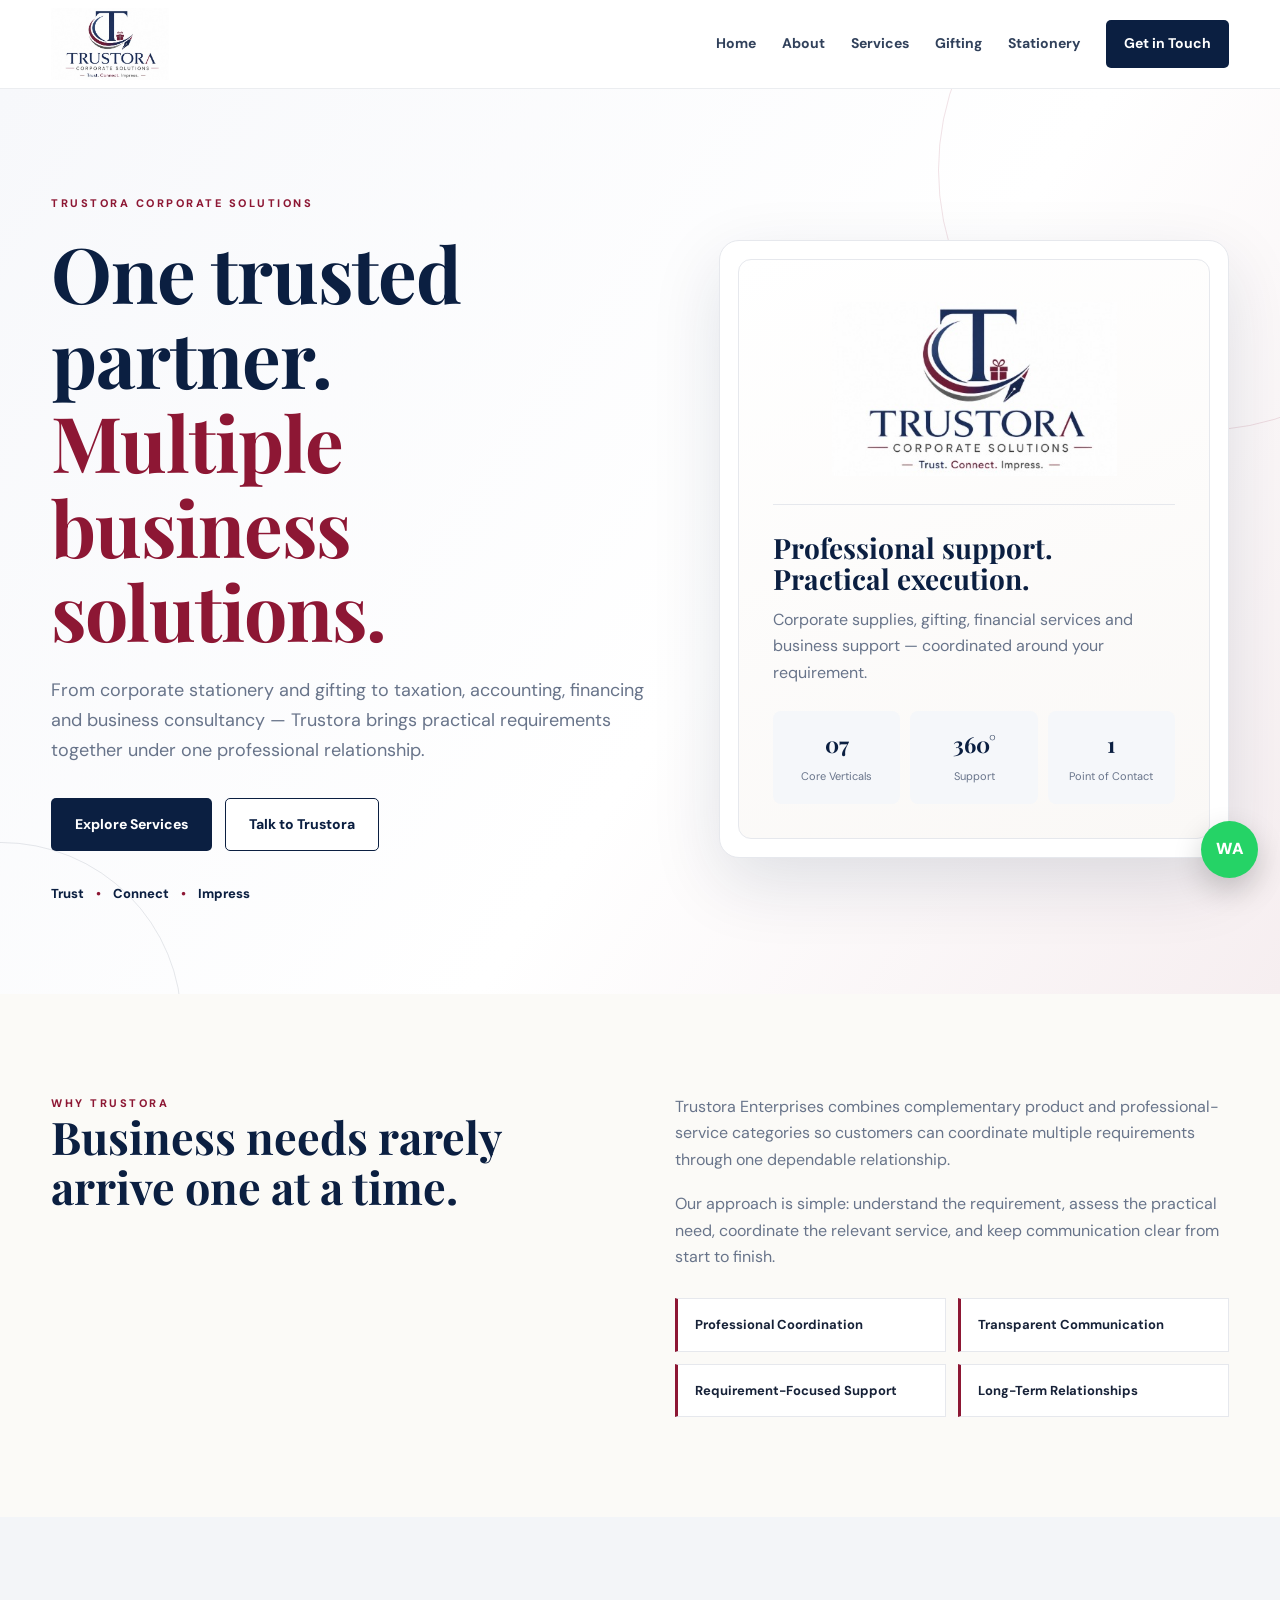
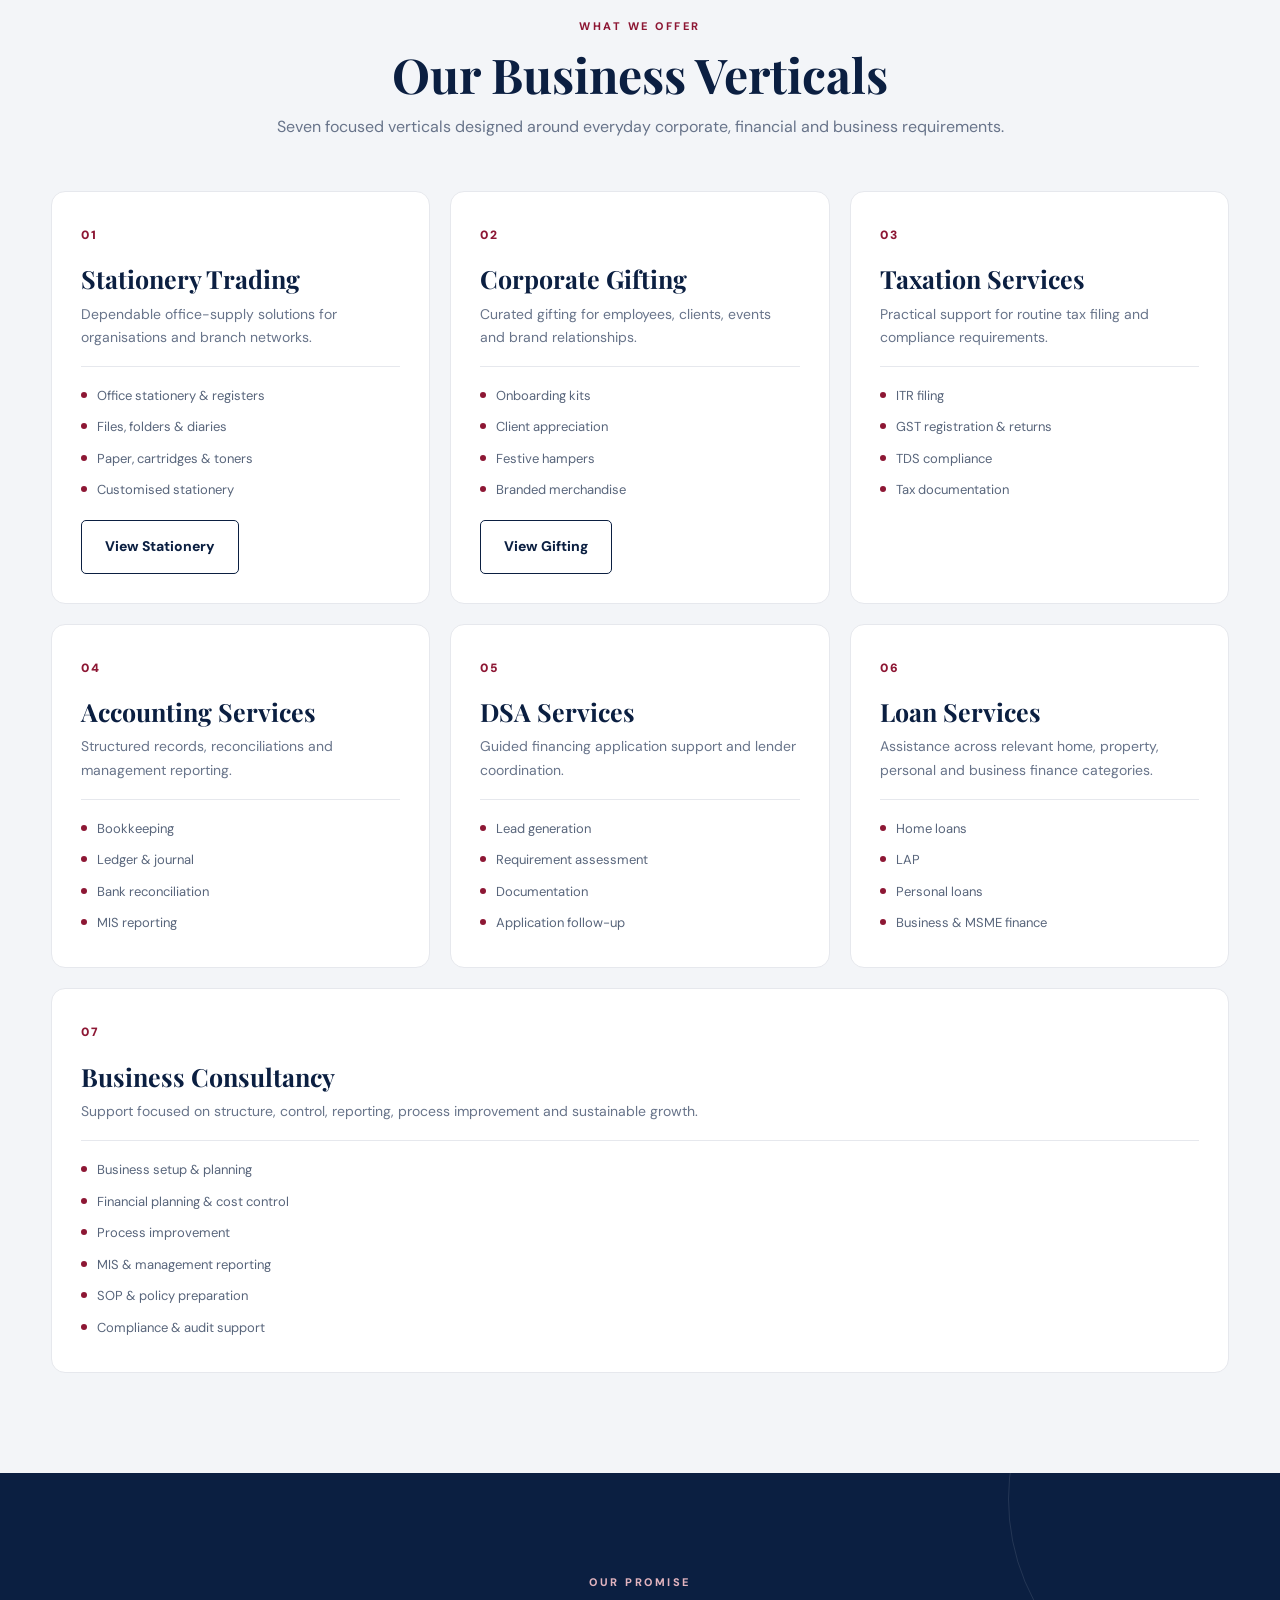
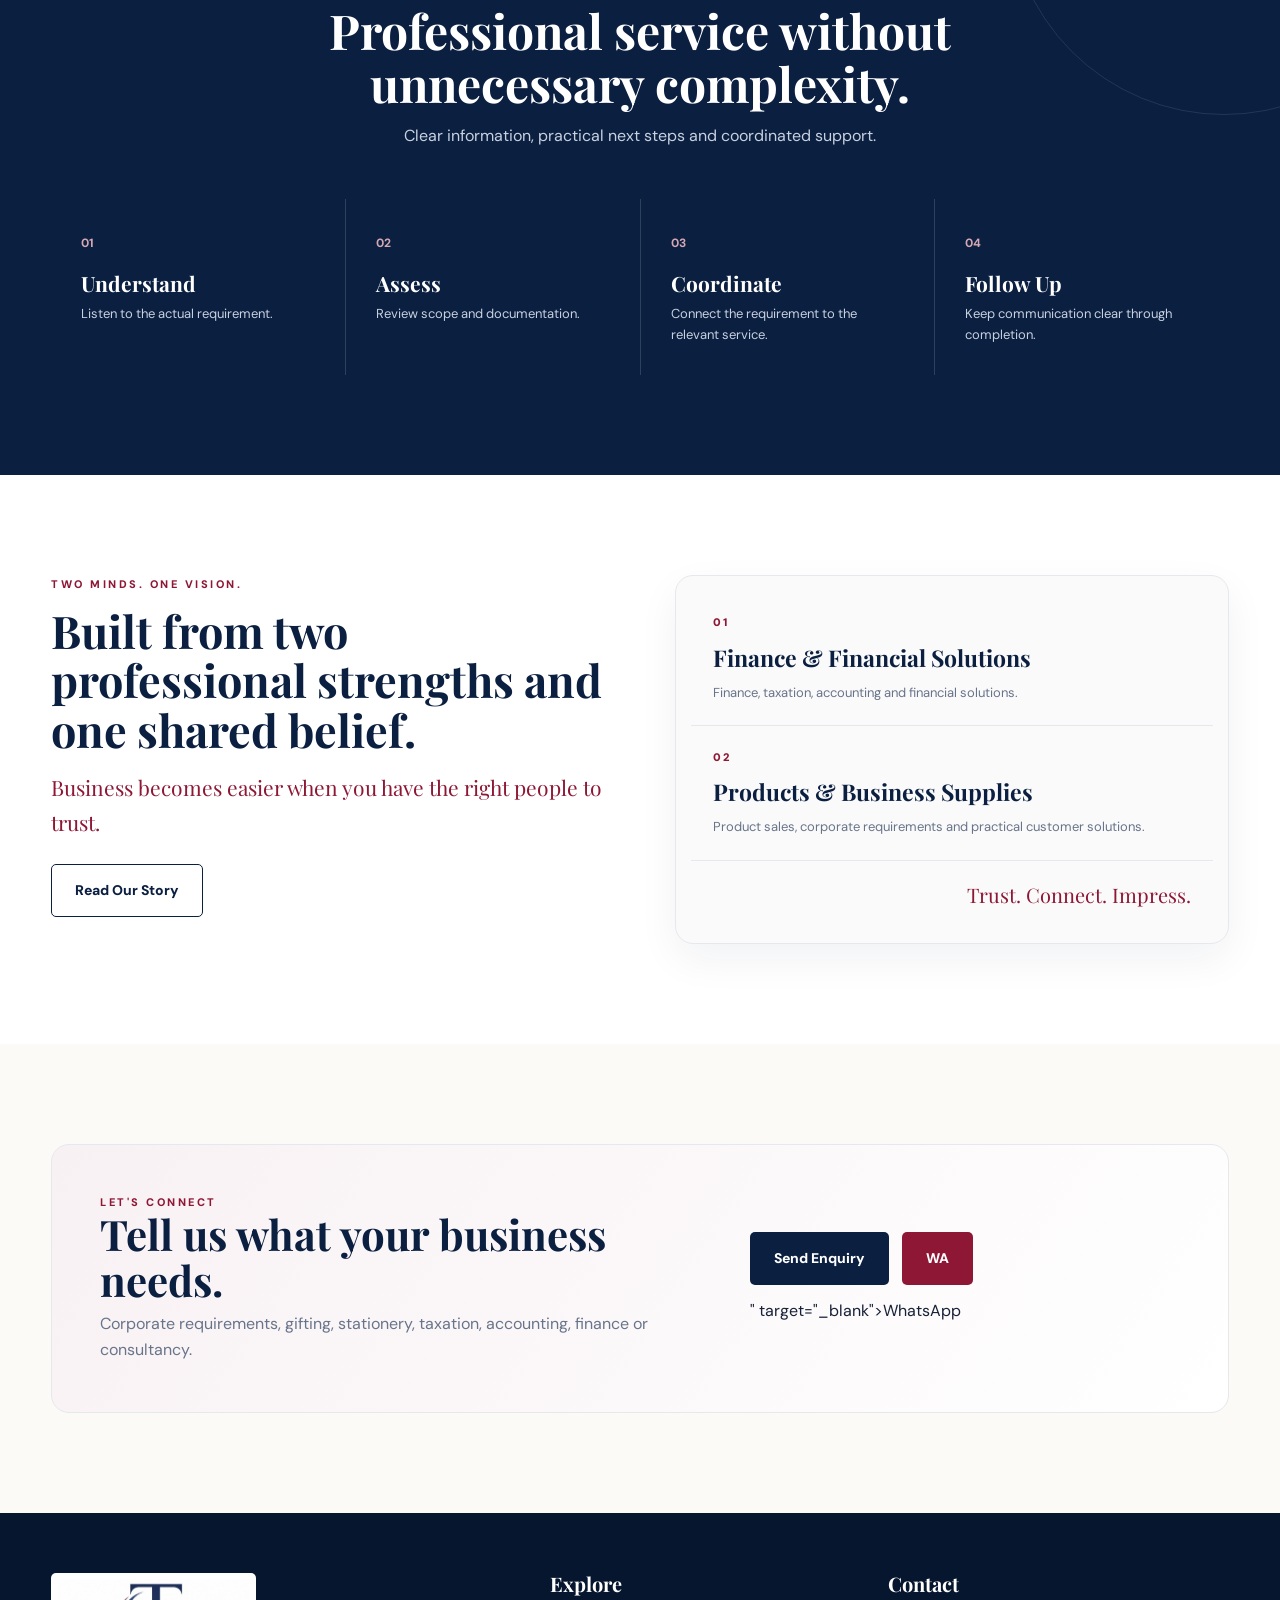
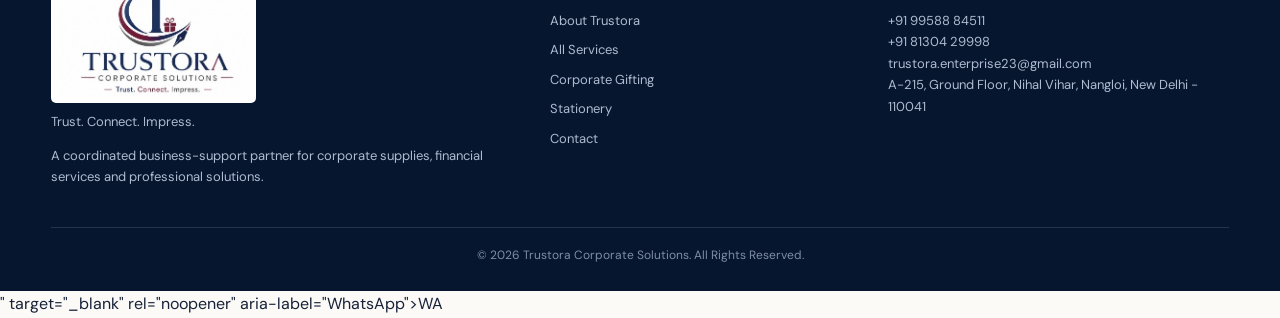
==== commit 74746109: "Update index.html" ====
--- a/index.html
+++ b/index.html
@@ -2,4 +2,4 @@
 <section><div class="container split"><div class="reveal"><p class="kicker">WHY TRUSTORA</p><h2>Business needs rarely arrive one at a time.</h2></div><div class="copy reveal"><p>Trustora Enterprises combines complementary product and professional-service categories so customers can coordinate multiple requirements through one dependable relationship.</p><p>Our approach is simple: understand the requirement, assess the practical need, coordinate the relevant service, and keep communication clear from start to finish.</p><div class="pill-grid"><div class="pill">Professional Coordination</div><div class="pill">Transparent Communication</div><div class="pill">Requirement-Focused Support</div><div class="pill">Long-Term Relationships</div></div></div></div></section>
 <section class="service-section"><div class="container"><div class="section-head reveal"><p class="kicker">WHAT WE OFFER</p><h2>Our Business Verticals</h2><p>Seven focused verticals designed around everyday corporate, financial and business requirements.</p></div><div class="service-grid"><article class="service-card reveal"><span class="num">01</span><h3>Stationery Trading</h3><p>Dependable office-supply solutions for organisations and branch networks.</p><ul><li>Office stationery & registers</li><li>Files, folders & diaries</li><li>Paper, cartridges & toners</li><li>Customised stationery</li></ul><a class="btn btn-outline" style="margin-top:15px" href="stationery.html">View Stationery</a></article><article class="service-card reveal"><span class="num">02</span><h3>Corporate Gifting</h3><p>Curated gifting for employees, clients, events and brand relationships.</p><ul><li>Onboarding kits</li><li>Client appreciation</li><li>Festive hampers</li><li>Branded merchandise</li></ul><a class="btn btn-outline" style="margin-top:15px" href="corporate-gifting.html">View Gifting</a></article><article class="service-card reveal"><span class="num">03</span><h3>Taxation Services</h3><p>Practical support for routine tax filing and compliance requirements.</p><ul><li>ITR filing</li><li>GST registration & returns</li><li>TDS compliance</li><li>Tax documentation</li></ul></article><article class="service-card reveal"><span class="num">04</span><h3>Accounting Services</h3><p>Structured records, reconciliations and management reporting.</p><ul><li>Bookkeeping</li><li>Ledger & journal</li><li>Bank reconciliation</li><li>MIS reporting</li></ul></article><article class="service-card reveal"><span class="num">05</span><h3>DSA Services</h3><p>Guided financing application support and lender coordination.</p><ul><li>Lead generation</li><li>Requirement assessment</li><li>Documentation</li><li>Application follow-up</li></ul></article><article class="service-card reveal"><span class="num">06</span><h3>Loan Services</h3><p>Assistance across relevant home, property, personal and business finance categories.</p><ul><li>Home loans</li><li>LAP</li><li>Personal loans</li><li>Business & MSME finance</li></ul></article><article class="service-card wide reveal"><span class="num">07</span><h3>Business Consultancy</h3><p>Support focused on structure, control, reporting, process improvement and sustainable growth.</p><ul><li>Business setup & planning</li><li>Financial planning & cost control</li><li>Process improvement</li><li>MIS & management reporting</li><li>SOP & policy preparation</li><li>Compliance & audit support</li></ul></article></div></div></section>
 <section class="feature-band"><div class="container"><div class="section-head light reveal"><p class="kicker" style="color:#e2b4bf">OUR PROMISE</p><h2 style="color:#fff">Professional service without unnecessary complexity.</h2><p style="color:#c8d1df">Clear information, practical next steps and coordinated support.</p></div><div class="feature-grid"><div class="feature reveal"><strong>01</strong><h3>Understand</h3><p>Listen to the actual requirement.</p></div><div class="feature reveal"><strong>02</strong><h3>Assess</h3><p>Review scope and documentation.</p></div><div class="feature reveal"><strong>03</strong><h3>Coordinate</h3><p>Connect the requirement to the relevant service.</p></div><div class="feature reveal"><strong>04</strong><h3>Follow Up</h3><p>Keep communication clear through completion.</p></div></div></div></section>
-<section class="story-teaser"><div class="container split"><div class="reveal"><p class="kicker">TWO MINDS. ONE VISION.</p><h2>Built from two professional strengths and one shared belief.</h2><p class="story-teaser-quote">Business becomes easier when you have the right people to trust.</p><a class="btn btn-outline" href="about.html">Read Our Story</a></div><div class="story-mini reveal"><div><span>01</span><b>Finance & Financial Solutions</b><p>Finance, taxation, accounting and financial solutions.</p></div><div><span>02</span><b>Products & Business Supplies</b><p>Product sales, corporate requirements and practical customer solutions.</p></div><div class="mini-signature">Trust. Connect. Impress.</div></div></div></section><section><div class="container cta-box reveal"><div><p class="kicker">LET'S CONNECT</p><h2>Tell us what your business needs.</h2><p style="color:var(--muted);margin-top:8px">Corporate requirements, gifting, stationery, taxation, accounting, finance or consultancy.</p></div><div class="actions" style="margin:0"><a class="btn btn-primary" href="contact.html">Send Enquiry</a><a class="btn btn-maroon" href="https://wa.me/919958884511" target="_blank">WhatsApp</a></div></div></section></main><footer><div class="container footer-grid"><div><img class="footer-logo" src="assets/trustora-logo.jpg" alt="Trustora Corporate Solutions logo"><p>Trust. Connect. Impress.</p><p style="margin-top:12px">A coordinated business-support partner for corporate supplies, financial services and professional solutions.</p></div><div><h4>Explore</h4><a href="about.html">About Trustora</a><a href="services.html">All Services</a><a href="corporate-gifting.html">Corporate Gifting</a><a href="stationery.html">Stationery</a><a href="contact.html">Contact</a></div><div><h4>Contact</h4><p>+91 99588 84511</p><p>+91 81304 29998</p><p>trustora.enterprise23@gmail.com</p><p>A-215, Ground Floor, Nihal Vihar, Nangloi, New Delhi - 110041</p></div></div><div class="container copyright">© <span data-year>2026</span> Trustora Corporate Solutions. All Rights Reserved.</div></footer><a class="floating-wa" href="https://wa.me/919958884511" target="_blank" rel="noopener" aria-label="WhatsApp">WA</a><script src="script.js"></script></body></html>+<section class="story-teaser"><div class="container split"><div class="reveal"><p class="kicker">TWO MINDS. ONE VISION.</p><h2>Built from two professional strengths and one shared belief.</h2><p class="story-teaser-quote">Business becomes easier when you have the right people to trust.</p><a class="btn btn-outline" href="about.html">Read Our Story</a></div><div class="story-mini reveal"><div><span>01</span><b>Finance & Financial Solutions</b><p>Finance, taxation, accounting and financial solutions.</p></div><div><span>02</span><b>Products & Business Supplies</b><p>Product sales, corporate requirements and practical customer solutions.</p></div><div class="mini-signature">Trust. Connect. Impress.</div></div></div></section><section><div class="container cta-box reveal"><div><p class="kicker">LET'S CONNECT</p><h2>Tell us what your business needs.</h2><p style="color:var(--muted);margin-top:8px">Corporate requirements, gifting, stationery, taxation, accounting, finance or consultancy.</p></div><div class="actions" style="margin:0"><a class="btn btn-primary" href="contact.html">Send Enquiry</a><a class="btn btn-maroon" href="<a class="floating-wa" href="https://wa.me/919958884511?text=Hello%20Trustora%20Enterprises%2C%20I%20would%20like%20to%20know%20more%20about%20your%20services." target="_blank" rel="noopener" aria-label="WhatsApp">WA</a>" target="_blank">WhatsApp</a></div></div></section></main><footer><div class="container footer-grid"><div><img class="footer-logo" src="assets/trustora-logo.jpg" alt="Trustora Corporate Solutions logo"><p>Trust. Connect. Impress.</p><p style="margin-top:12px">A coordinated business-support partner for corporate supplies, financial services and professional solutions.</p></div><div><h4>Explore</h4><a href="about.html">About Trustora</a><a href="services.html">All Services</a><a href="corporate-gifting.html">Corporate Gifting</a><a href="stationery.html">Stationery</a><a href="contact.html">Contact</a></div><div><h4>Contact</h4><p>+91 99588 84511</p><p>+91 81304 29998</p><p>trustora.enterprise23@gmail.com</p><p>A-215, Ground Floor, Nihal Vihar, Nangloi, New Delhi - 110041</p></div></div><div class="container copyright">© <span data-year>2026</span> Trustora Corporate Solutions. All Rights Reserved.</div></footer><a class="floating-wa" href="<a class="floating-wa" href="https://wa.me/919958884511?text=Hello%20Trustora%20Enterprises%2C%20I%20would%20like%20to%20know%20more%20about%20your%20services." target="_blank" rel="noopener" aria-label="WhatsApp">WA</a>" target="_blank" rel="noopener" aria-label="WhatsApp">WA</a><script src="script.js"></script></body></html>
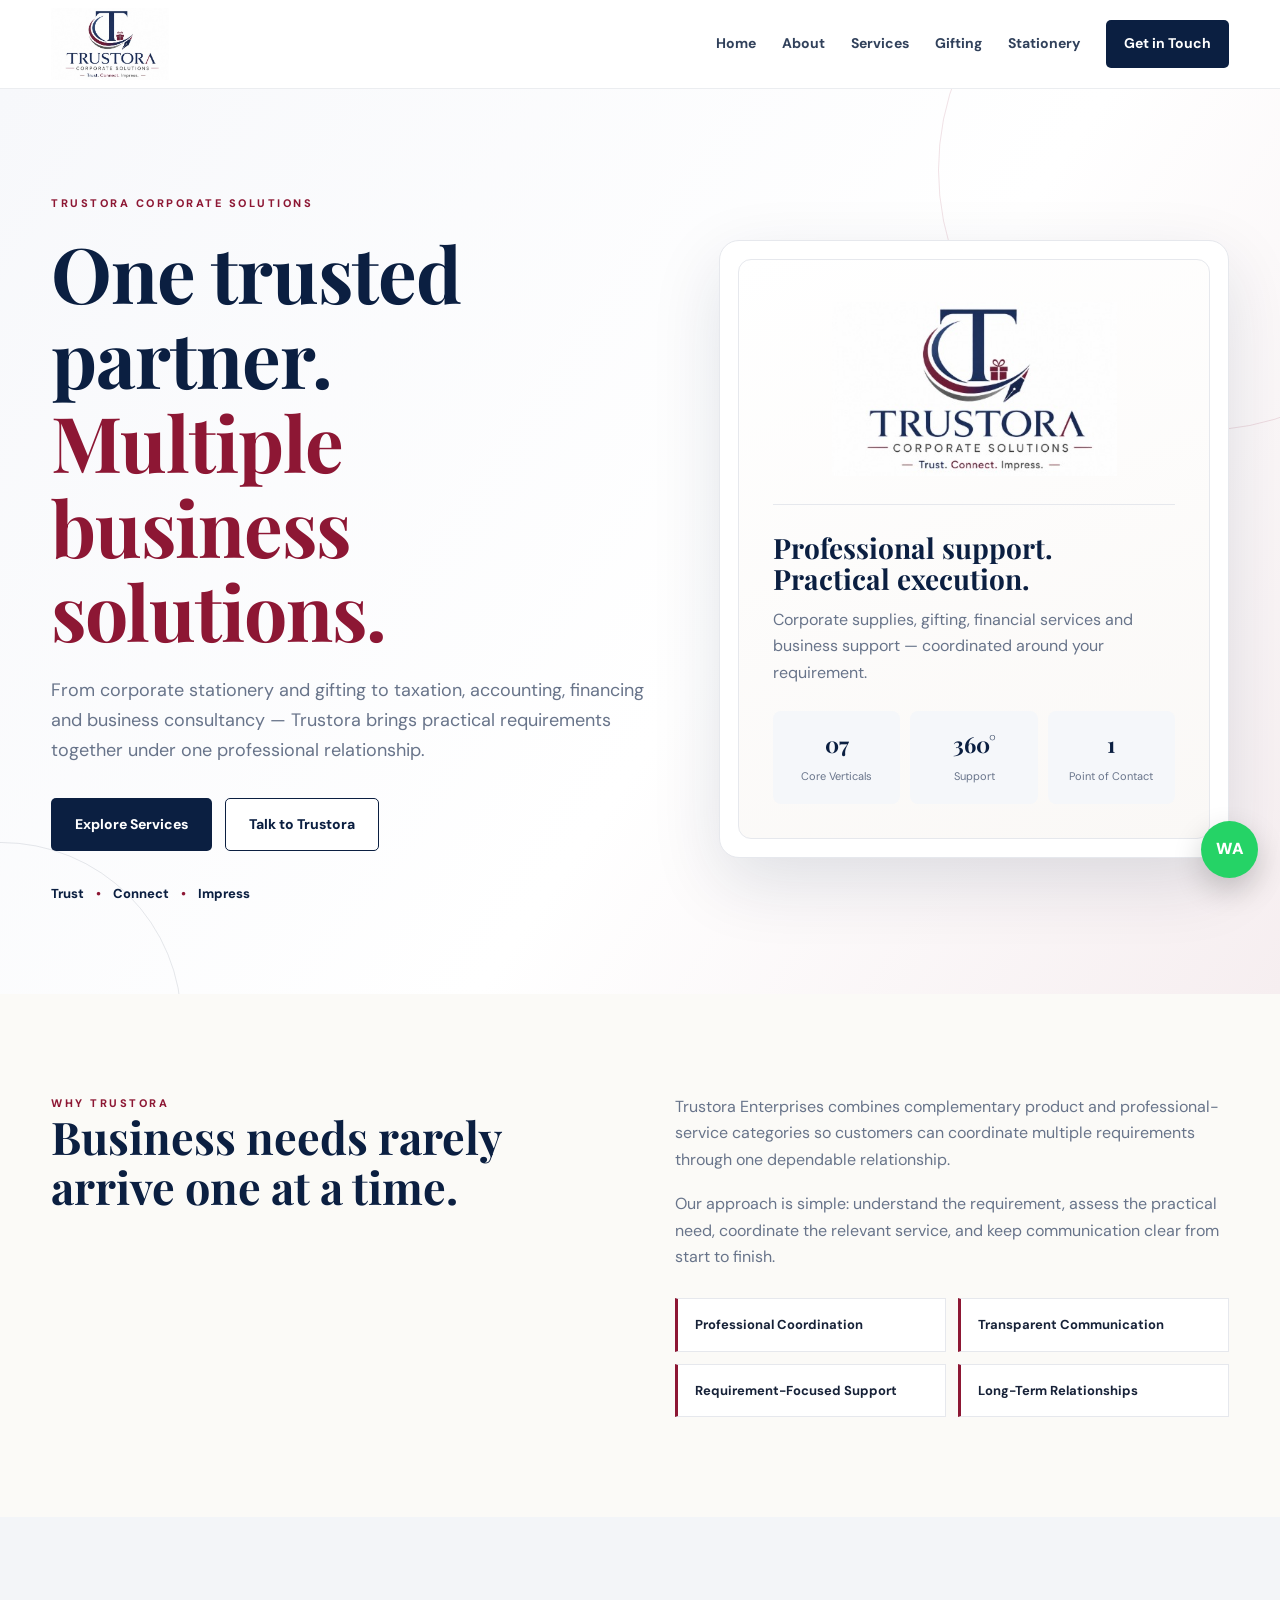
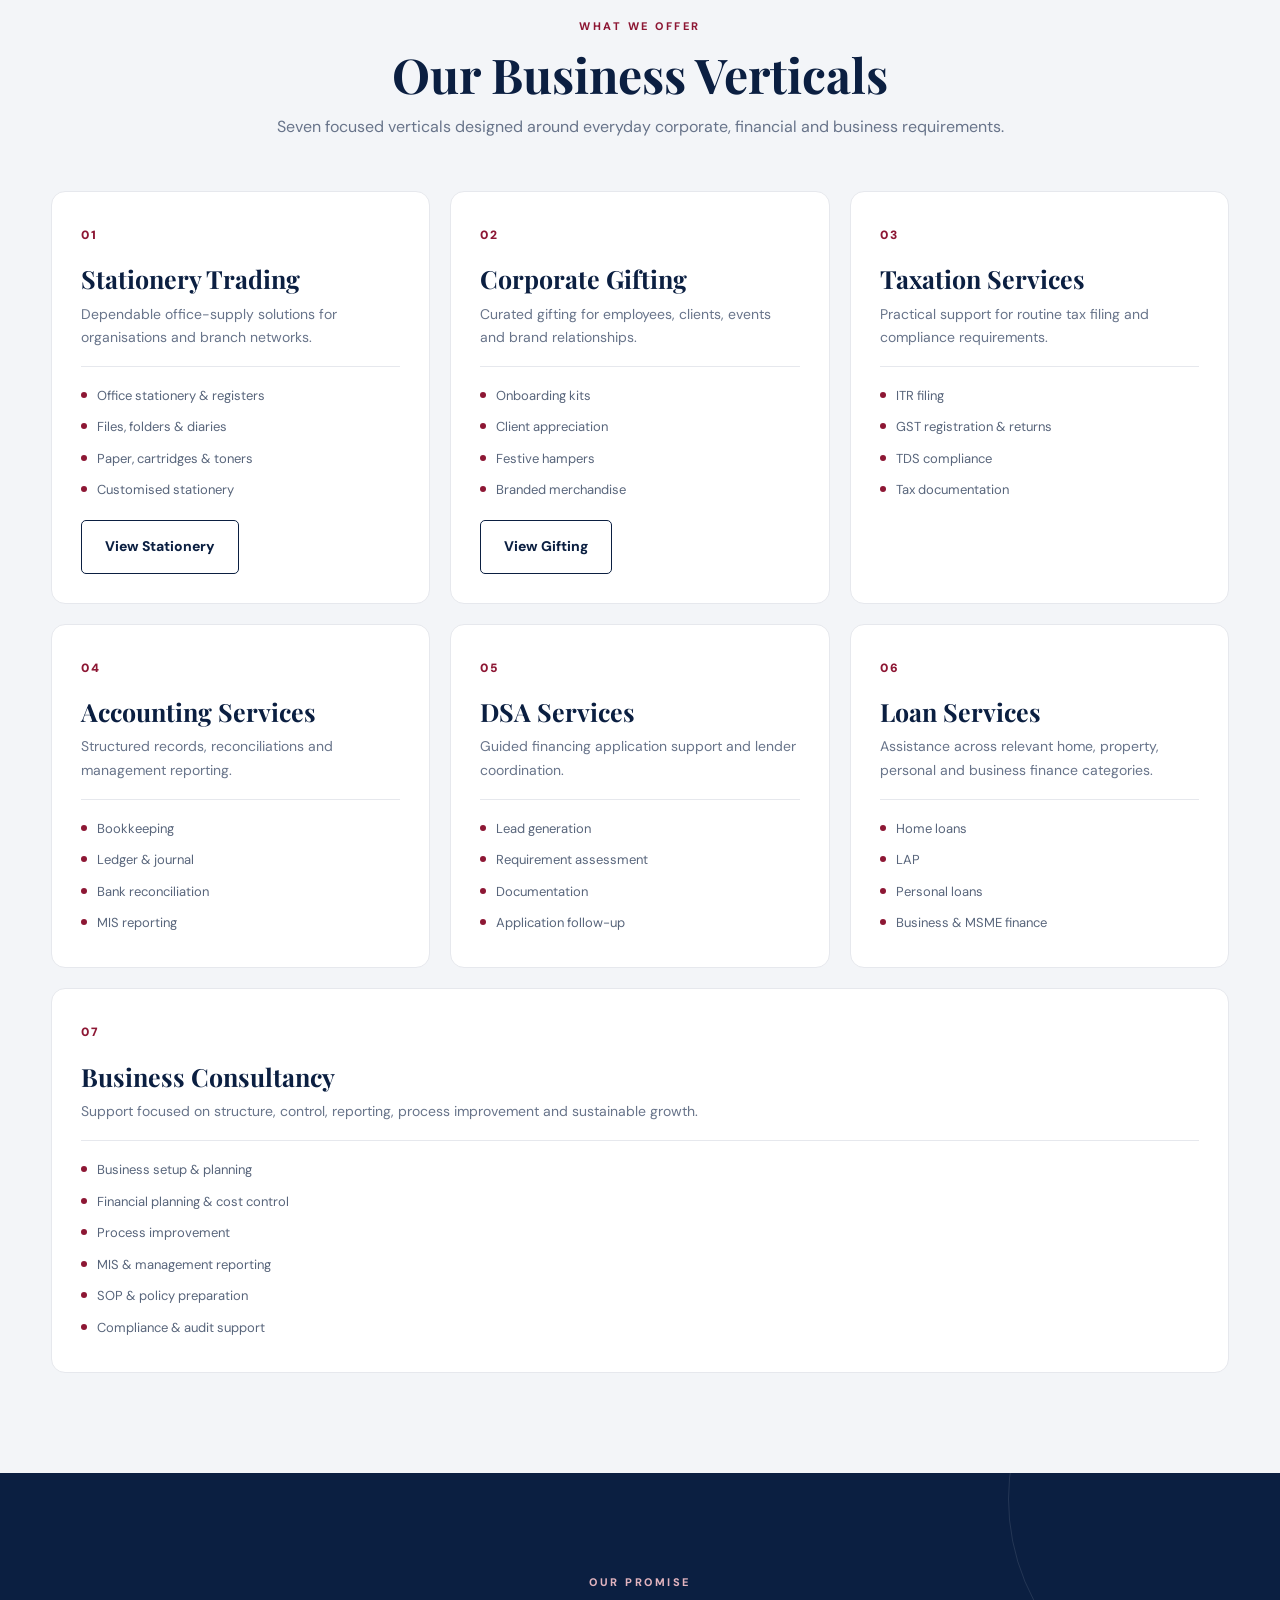
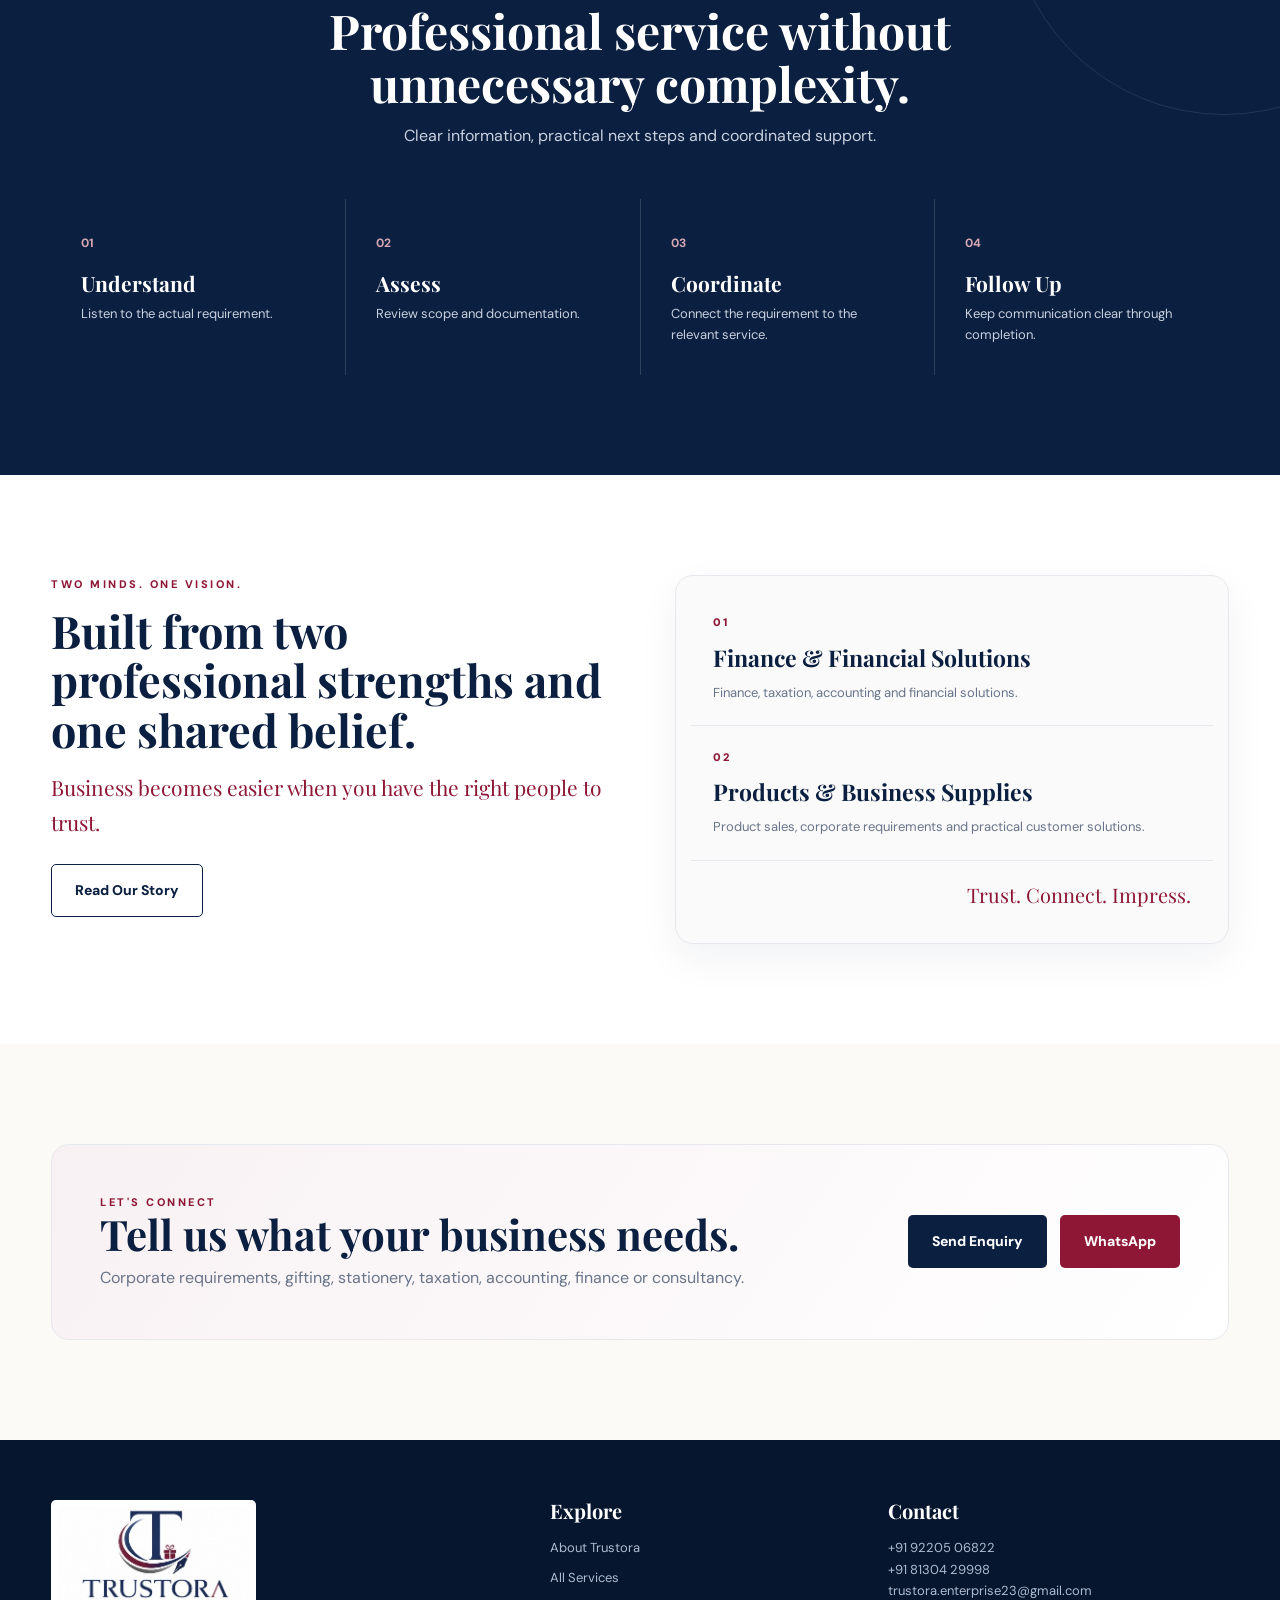
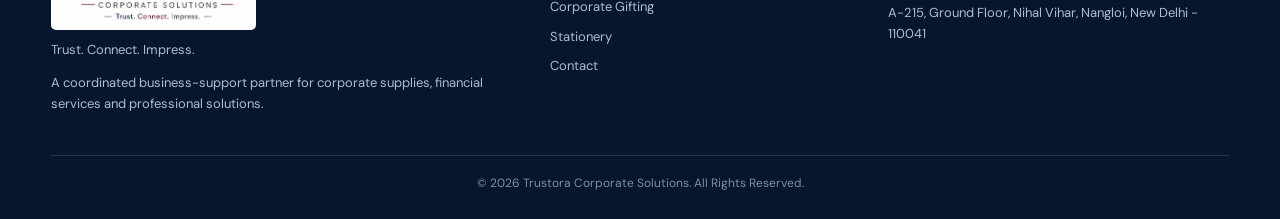
==== commit 0bc454ff: "Refactor index.html for improved structure and readability" ====
--- a/index.html
+++ b/index.html
@@ -1,5 +1,694 @@
-<!DOCTYPE html><html lang="en"><head><meta charset="UTF-8"><meta name="viewport" content="width=device-width, initial-scale=1.0"><title>Trustora Corporate Solutions | One Trusted Business Partner</title><meta name="description" content="Trustora Corporate Solutions — corporate supplies, gifting, taxation, accounting, DSA, loans and business consultancy."><link rel="stylesheet" href="style.css"></head><body><header class="site-header"><div class="container nav-wrap"><a class="brand" href="index.html"><img src="assets/trustora-logo.jpg" alt="Trustora Corporate Solutions"></a><button class="menu-toggle" aria-label="Menu" aria-expanded="false">☰</button><nav class="nav"><a href="index.html">Home</a><a href="about.html">About</a><a href="services.html">Services</a><a href="corporate-gifting.html">Gifting</a><a href="stationery.html">Stationery</a><a href="contact.html" class="nav-cta">Get in Touch</a></nav></div></header><main><section class="hero" id="home"><div class="container hero-grid"><div class="reveal"><p class="eyebrow">TRUSTORA CORPORATE SOLUTIONS</p><h1>One trusted partner.<br><em>Multiple business solutions.</em></h1><p class="lead">From corporate stationery and gifting to taxation, accounting, financing and business consultancy — Trustora brings practical requirements together under one professional relationship.</p><div class="actions"><a class="btn btn-primary" href="services.html">Explore Services</a><a class="btn btn-outline" href="contact.html">Talk to Trustora</a></div><div class="trustline"><span>Trust</span><b>•</b><span>Connect</span><b>•</b><span>Impress</span></div></div><div class="hero-card reveal"><div class="hero-card-inner"><div class="hero-logo"><img src="assets/trustora-logo.jpg" alt="Trustora Corporate Solutions"></div><h3>Professional support. Practical execution.</h3><p>Corporate supplies, gifting, financial services and business support — coordinated around your requirement.</p><div class="metric-row"><div class="metric"><strong>07</strong><span>Core Verticals</span></div><div class="metric"><strong>360°</strong><span>Support</span></div><div class="metric"><strong>1</strong><span>Point of Contact</span></div></div></div></div></div></section>
-<section><div class="container split"><div class="reveal"><p class="kicker">WHY TRUSTORA</p><h2>Business needs rarely arrive one at a time.</h2></div><div class="copy reveal"><p>Trustora Enterprises combines complementary product and professional-service categories so customers can coordinate multiple requirements through one dependable relationship.</p><p>Our approach is simple: understand the requirement, assess the practical need, coordinate the relevant service, and keep communication clear from start to finish.</p><div class="pill-grid"><div class="pill">Professional Coordination</div><div class="pill">Transparent Communication</div><div class="pill">Requirement-Focused Support</div><div class="pill">Long-Term Relationships</div></div></div></div></section>
-<section class="service-section"><div class="container"><div class="section-head reveal"><p class="kicker">WHAT WE OFFER</p><h2>Our Business Verticals</h2><p>Seven focused verticals designed around everyday corporate, financial and business requirements.</p></div><div class="service-grid"><article class="service-card reveal"><span class="num">01</span><h3>Stationery Trading</h3><p>Dependable office-supply solutions for organisations and branch networks.</p><ul><li>Office stationery & registers</li><li>Files, folders & diaries</li><li>Paper, cartridges & toners</li><li>Customised stationery</li></ul><a class="btn btn-outline" style="margin-top:15px" href="stationery.html">View Stationery</a></article><article class="service-card reveal"><span class="num">02</span><h3>Corporate Gifting</h3><p>Curated gifting for employees, clients, events and brand relationships.</p><ul><li>Onboarding kits</li><li>Client appreciation</li><li>Festive hampers</li><li>Branded merchandise</li></ul><a class="btn btn-outline" style="margin-top:15px" href="corporate-gifting.html">View Gifting</a></article><article class="service-card reveal"><span class="num">03</span><h3>Taxation Services</h3><p>Practical support for routine tax filing and compliance requirements.</p><ul><li>ITR filing</li><li>GST registration & returns</li><li>TDS compliance</li><li>Tax documentation</li></ul></article><article class="service-card reveal"><span class="num">04</span><h3>Accounting Services</h3><p>Structured records, reconciliations and management reporting.</p><ul><li>Bookkeeping</li><li>Ledger & journal</li><li>Bank reconciliation</li><li>MIS reporting</li></ul></article><article class="service-card reveal"><span class="num">05</span><h3>DSA Services</h3><p>Guided financing application support and lender coordination.</p><ul><li>Lead generation</li><li>Requirement assessment</li><li>Documentation</li><li>Application follow-up</li></ul></article><article class="service-card reveal"><span class="num">06</span><h3>Loan Services</h3><p>Assistance across relevant home, property, personal and business finance categories.</p><ul><li>Home loans</li><li>LAP</li><li>Personal loans</li><li>Business & MSME finance</li></ul></article><article class="service-card wide reveal"><span class="num">07</span><h3>Business Consultancy</h3><p>Support focused on structure, control, reporting, process improvement and sustainable growth.</p><ul><li>Business setup & planning</li><li>Financial planning & cost control</li><li>Process improvement</li><li>MIS & management reporting</li><li>SOP & policy preparation</li><li>Compliance & audit support</li></ul></article></div></div></section>
-<section class="feature-band"><div class="container"><div class="section-head light reveal"><p class="kicker" style="color:#e2b4bf">OUR PROMISE</p><h2 style="color:#fff">Professional service without unnecessary complexity.</h2><p style="color:#c8d1df">Clear information, practical next steps and coordinated support.</p></div><div class="feature-grid"><div class="feature reveal"><strong>01</strong><h3>Understand</h3><p>Listen to the actual requirement.</p></div><div class="feature reveal"><strong>02</strong><h3>Assess</h3><p>Review scope and documentation.</p></div><div class="feature reveal"><strong>03</strong><h3>Coordinate</h3><p>Connect the requirement to the relevant service.</p></div><div class="feature reveal"><strong>04</strong><h3>Follow Up</h3><p>Keep communication clear through completion.</p></div></div></div></section>
-<section class="story-teaser"><div class="container split"><div class="reveal"><p class="kicker">TWO MINDS. ONE VISION.</p><h2>Built from two professional strengths and one shared belief.</h2><p class="story-teaser-quote">Business becomes easier when you have the right people to trust.</p><a class="btn btn-outline" href="about.html">Read Our Story</a></div><div class="story-mini reveal"><div><span>01</span><b>Finance & Financial Solutions</b><p>Finance, taxation, accounting and financial solutions.</p></div><div><span>02</span><b>Products & Business Supplies</b><p>Product sales, corporate requirements and practical customer solutions.</p></div><div class="mini-signature">Trust. Connect. Impress.</div></div></div></section><section><div class="container cta-box reveal"><div><p class="kicker">LET'S CONNECT</p><h2>Tell us what your business needs.</h2><p style="color:var(--muted);margin-top:8px">Corporate requirements, gifting, stationery, taxation, accounting, finance or consultancy.</p></div><div class="actions" style="margin:0"><a class="btn btn-primary" href="contact.html">Send Enquiry</a><a class="btn btn-maroon" href="<a class="floating-wa" href="https://wa.me/919958884511?text=Hello%20Trustora%20Enterprises%2C%20I%20would%20like%20to%20know%20more%20about%20your%20services." target="_blank" rel="noopener" aria-label="WhatsApp">WA</a>" target="_blank">WhatsApp</a></div></div></section></main><footer><div class="container footer-grid"><div><img class="footer-logo" src="assets/trustora-logo.jpg" alt="Trustora Corporate Solutions logo"><p>Trust. Connect. Impress.</p><p style="margin-top:12px">A coordinated business-support partner for corporate supplies, financial services and professional solutions.</p></div><div><h4>Explore</h4><a href="about.html">About Trustora</a><a href="services.html">All Services</a><a href="corporate-gifting.html">Corporate Gifting</a><a href="stationery.html">Stationery</a><a href="contact.html">Contact</a></div><div><h4>Contact</h4><p>+91 99588 84511</p><p>+91 81304 29998</p><p>trustora.enterprise23@gmail.com</p><p>A-215, Ground Floor, Nihal Vihar, Nangloi, New Delhi - 110041</p></div></div><div class="container copyright">© <span data-year>2026</span> Trustora Corporate Solutions. All Rights Reserved.</div></footer><a class="floating-wa" href="<a class="floating-wa" href="https://wa.me/919958884511?text=Hello%20Trustora%20Enterprises%2C%20I%20would%20like%20to%20know%20more%20about%20your%20services." target="_blank" rel="noopener" aria-label="WhatsApp">WA</a>" target="_blank" rel="noopener" aria-label="WhatsApp">WA</a><script src="script.js"></script></body></html>
+<!DOCTYPE html>
+<html lang="en">
+<head>
+  <meta charset="UTF-8">
+  <meta name="viewport" content="width=device-width, initial-scale=1.0">
+
+  <title>Trustora Corporate Solutions | One Trusted Business Partner</title>
+
+  <meta name="description"
+        content="Trustora Corporate Solutions — corporate supplies, gifting, taxation, accounting, DSA, loans and business consultancy.">
+
+  <link rel="stylesheet" href="style.css">
+</head>
+
+<body>
+
+<header class="site-header">
+  <div class="container nav-wrap">
+
+    <a class="brand" href="index.html">
+      <img src="assets/trustora-logo.jpg"
+           alt="Trustora Corporate Solutions">
+    </a>
+
+    <button class="menu-toggle"
+            aria-label="Menu"
+            aria-expanded="false">☰</button>
+
+    <nav class="nav">
+      <a href="index.html">Home</a>
+      <a href="about.html">About</a>
+      <a href="services.html">Services</a>
+      <a href="corporate-gifting.html">Gifting</a>
+      <a href="stationery.html">Stationery</a>
+      <a href="contact.html" class="nav-cta">Get in Touch</a>
+    </nav>
+
+  </div>
+</header>
+
+
+<main>
+
+<!-- HERO -->
+<section class="hero" id="home">
+  <div class="container hero-grid">
+
+    <div class="reveal">
+
+      <p class="eyebrow">
+        TRUSTORA CORPORATE SOLUTIONS
+      </p>
+
+      <h1>
+        One trusted partner.<br>
+        <em>Multiple business solutions.</em>
+      </h1>
+
+      <p class="lead">
+        From corporate stationery and gifting to taxation,
+        accounting, financing and business consultancy —
+        Trustora brings practical requirements together
+        under one professional relationship.
+      </p>
+
+      <div class="actions">
+
+        <a class="btn btn-primary"
+           href="services.html">
+          Explore Services
+        </a>
+
+        <a class="btn btn-outline"
+           href="contact.html">
+          Talk to Trustora
+        </a>
+
+      </div>
+
+      <div class="trustline">
+        <span>Trust</span>
+        <b>•</b>
+        <span>Connect</span>
+        <b>•</b>
+        <span>Impress</span>
+      </div>
+
+    </div>
+
+
+    <div class="hero-card reveal">
+
+      <div class="hero-card-inner">
+
+        <div class="hero-logo">
+          <img src="assets/trustora-logo.jpg"
+               alt="Trustora Corporate Solutions">
+        </div>
+
+        <h3>
+          Professional support. Practical execution.
+        </h3>
+
+        <p>
+          Corporate supplies, gifting, financial services
+          and business support — coordinated around your requirement.
+        </p>
+
+        <div class="metric-row">
+
+          <div class="metric">
+            <strong>07</strong>
+            <span>Core Verticals</span>
+          </div>
+
+          <div class="metric">
+            <strong>360°</strong>
+            <span>Support</span>
+          </div>
+
+          <div class="metric">
+            <strong>1</strong>
+            <span>Point of Contact</span>
+          </div>
+
+        </div>
+
+      </div>
+
+    </div>
+
+  </div>
+</section>
+
+
+<!-- WHY TRUSTORA -->
+<section>
+
+  <div class="container split">
+
+    <div class="reveal">
+
+      <p class="kicker">
+        WHY TRUSTORA
+      </p>
+
+      <h2>
+        Business needs rarely arrive one at a time.
+      </h2>
+
+    </div>
+
+
+    <div class="copy reveal">
+
+      <p>
+        Trustora Enterprises combines complementary product
+        and professional-service categories so customers can
+        coordinate multiple requirements through one dependable relationship.
+      </p>
+
+      <p>
+        Our approach is simple: understand the requirement,
+        assess the practical need, coordinate the relevant service,
+        and keep communication clear from start to finish.
+      </p>
+
+
+      <div class="pill-grid">
+
+        <div class="pill">
+          Professional Coordination
+        </div>
+
+        <div class="pill">
+          Transparent Communication
+        </div>
+
+        <div class="pill">
+          Requirement-Focused Support
+        </div>
+
+        <div class="pill">
+          Long-Term Relationships
+        </div>
+
+      </div>
+
+    </div>
+
+  </div>
+
+</section>
+
+
+<!-- SERVICES -->
+<section class="service-section">
+
+  <div class="container">
+
+    <div class="section-head reveal">
+
+      <p class="kicker">
+        WHAT WE OFFER
+      </p>
+
+      <h2>
+        Our Business Verticals
+      </h2>
+
+      <p>
+        Seven focused verticals designed around everyday
+        corporate, financial and business requirements.
+      </p>
+
+    </div>
+
+
+    <div class="service-grid">
+
+
+      <!-- 01 -->
+      <article class="service-card reveal">
+
+        <span class="num">01</span>
+
+        <h3>
+          Stationery Trading
+        </h3>
+
+        <p>
+          Dependable office-supply solutions for organisations
+          and branch networks.
+        </p>
+
+        <ul>
+          <li>Office stationery & registers</li>
+          <li>Files, folders & diaries</li>
+          <li>Paper, cartridges & toners</li>
+          <li>Customised stationery</li>
+        </ul>
+
+        <a class="btn btn-outline"
+           style="margin-top:15px"
+           href="stationery.html">
+          View Stationery
+        </a>
+
+      </article>
+
+
+      <!-- 02 -->
+      <article class="service-card reveal">
+
+        <span class="num">02</span>
+
+        <h3>
+          Corporate Gifting
+        </h3>
+
+        <p>
+          Curated gifting for employees, clients,
+          events and brand relationships.
+        </p>
+
+        <ul>
+          <li>Onboarding kits</li>
+          <li>Client appreciation</li>
+          <li>Festive hampers</li>
+          <li>Branded merchandise</li>
+        </ul>
+
+        <a class="btn btn-outline"
+           style="margin-top:15px"
+           href="corporate-gifting.html">
+          View Gifting
+        </a>
+
+      </article>
+
+
+      <!-- 03 -->
+      <article class="service-card reveal">
+
+        <span class="num">03</span>
+
+        <h3>
+          Taxation Services
+        </h3>
+
+        <p>
+          Practical support for routine tax filing
+          and compliance requirements.
+        </p>
+
+        <ul>
+          <li>ITR filing</li>
+          <li>GST registration & returns</li>
+          <li>TDS compliance</li>
+          <li>Tax documentation</li>
+        </ul>
+
+      </article>
+
+
+      <!-- 04 -->
+      <article class="service-card reveal">
+
+        <span class="num">04</span>
+
+        <h3>
+          Accounting Services
+        </h3>
+
+        <p>
+          Structured records, reconciliations
+          and management reporting.
+        </p>
+
+        <ul>
+          <li>Bookkeeping</li>
+          <li>Ledger & journal</li>
+          <li>Bank reconciliation</li>
+          <li>MIS reporting</li>
+        </ul>
+
+      </article>
+
+
+      <!-- 05 -->
+      <article class="service-card reveal">
+
+        <span class="num">05</span>
+
+        <h3>
+          DSA Services
+        </h3>
+
+        <p>
+          Guided financing application support
+          and lender coordination.
+        </p>
+
+        <ul>
+          <li>Lead generation</li>
+          <li>Requirement assessment</li>
+          <li>Documentation</li>
+          <li>Application follow-up</li>
+        </ul>
+
+      </article>
+
+
+      <!-- 06 -->
+      <article class="service-card reveal">
+
+        <span class="num">06</span>
+
+        <h3>
+          Loan Services
+        </h3>
+
+        <p>
+          Assistance across relevant home, property,
+          personal and business finance categories.
+        </p>
+
+        <ul>
+          <li>Home loans</li>
+          <li>LAP</li>
+          <li>Personal loans</li>
+          <li>Business & MSME finance</li>
+        </ul>
+
+      </article>
+
+
+      <!-- 07 -->
+      <article class="service-card wide reveal">
+
+        <span class="num">07</span>
+
+        <h3>
+          Business Consultancy
+        </h3>
+
+        <p>
+          Support focused on structure, control,
+          reporting, process improvement and sustainable growth.
+        </p>
+
+        <ul>
+          <li>Business setup & planning</li>
+          <li>Financial planning & cost control</li>
+          <li>Process improvement</li>
+          <li>MIS & management reporting</li>
+          <li>SOP & policy preparation</li>
+          <li>Compliance & audit support</li>
+        </ul>
+
+      </article>
+
+    </div>
+
+  </div>
+
+</section>
+
+
+<!-- PROMISE -->
+<section class="feature-band">
+
+  <div class="container">
+
+    <div class="section-head light reveal">
+
+      <p class="kicker"
+         style="color:#e2b4bf">
+        OUR PROMISE
+      </p>
+
+      <h2 style="color:#fff">
+        Professional service without unnecessary complexity.
+      </h2>
+
+      <p style="color:#c8d1df">
+        Clear information, practical next steps and coordinated support.
+      </p>
+
+    </div>
+
+
+    <div class="feature-grid">
+
+      <div class="feature reveal">
+        <strong>01</strong>
+        <h3>Understand</h3>
+        <p>Listen to the actual requirement.</p>
+      </div>
+
+      <div class="feature reveal">
+        <strong>02</strong>
+        <h3>Assess</h3>
+        <p>Review scope and documentation.</p>
+      </div>
+
+      <div class="feature reveal">
+        <strong>03</strong>
+        <h3>Coordinate</h3>
+        <p>Connect the requirement to the relevant service.</p>
+      </div>
+
+      <div class="feature reveal">
+        <strong>04</strong>
+        <h3>Follow Up</h3>
+        <p>Keep communication clear through completion.</p>
+      </div>
+
+    </div>
+
+  </div>
+
+</section>
+
+
+<!-- STORY -->
+<section class="story-teaser">
+
+  <div class="container split">
+
+    <div class="reveal">
+
+      <p class="kicker">
+        TWO MINDS. ONE VISION.
+      </p>
+
+      <h2>
+        Built from two professional strengths
+        and one shared belief.
+      </h2>
+
+      <p class="story-teaser-quote">
+        Business becomes easier when you have
+        the right people to trust.
+      </p>
+
+      <a class="btn btn-outline"
+         href="about.html">
+        Read Our Story
+      </a>
+
+    </div>
+
+
+    <div class="story-mini reveal">
+
+      <div>
+
+        <span>01</span>
+
+        <b>
+          Finance & Financial Solutions
+        </b>
+
+        <p>
+          Finance, taxation, accounting and
+          financial solutions.
+        </p>
+
+      </div>
+
+
+      <div>
+
+        <span>02</span>
+
+        <b>
+          Products & Business Supplies
+        </b>
+
+        <p>
+          Product sales, corporate requirements
+          and practical customer solutions.
+        </p>
+
+      </div>
+
+
+      <div class="mini-signature">
+        Trust. Connect. Impress.
+      </div>
+
+    </div>
+
+  </div>
+
+</section>
+
+
+<!-- CTA -->
+<section>
+
+  <div class="container cta-box reveal">
+
+    <div>
+
+      <p class="kicker">
+        LET'S CONNECT
+      </p>
+
+      <h2>
+        Tell us what your business needs.
+      </h2>
+
+      <p style="color:var(--muted);margin-top:8px">
+        Corporate requirements, gifting, stationery,
+        taxation, accounting, finance or consultancy.
+      </p>
+
+    </div>
+
+
+    <div class="actions" style="margin:0">
+
+      <a class="btn btn-primary"
+         href="contact.html">
+        Send Enquiry
+      </a>
+
+
+      <!-- CORRECT WHATSAPP BUTTON -->
+      <a class="btn btn-maroon"
+         href="https://wa.me/919220506822?text=Hello%20Trustora%20Enterprises%2C%20I%20would%20like%20to%20know%20more%20about%20your%20services."
+         target="_blank"
+         rel="noopener">
+        WhatsApp
+      </a>
+
+    </div>
+
+  </div>
+
+</section>
+
+</main>
+
+
+<!-- FOOTER -->
+<footer>
+
+  <div class="container footer-grid">
+
+
+    <div>
+
+      <img class="footer-logo"
+           src="assets/trustora-logo.jpg"
+           alt="Trustora Corporate Solutions logo">
+
+      <p>
+        Trust. Connect. Impress.
+      </p>
+
+      <p style="margin-top:12px">
+        A coordinated business-support partner for
+        corporate supplies, financial services and
+        professional solutions.
+      </p>
+
+    </div>
+
+
+    <div>
+
+      <h4>
+        Explore
+      </h4>
+
+      <a href="about.html">
+        About Trustora
+      </a>
+
+      <a href="services.html">
+        All Services
+      </a>
+
+      <a href="corporate-gifting.html">
+        Corporate Gifting
+      </a>
+
+      <a href="stationery.html">
+        Stationery
+      </a>
+
+      <a href="contact.html">
+        Contact
+      </a>
+
+    </div>
+
+
+    <div>
+
+      <h4>
+        Contact
+      </h4>
+
+      <p>
+        +91 92205 06822
+      </p>
+
+      <p>
+        +91 81304 29998
+      </p>
+
+      <p>
+        trustora.enterprise23@gmail.com
+      </p>
+
+      <p>
+        A-215, Ground Floor, Nihal Vihar,
+        Nangloi, New Delhi - 110041
+      </p>
+
+    </div>
+
+  </div>
+
+
+  <div class="container copyright">
+
+    © <span data-year>2026</span>
+    Trustora Corporate Solutions.
+    All Rights Reserved.
+
+  </div>
+
+</footer>
+
+
+<!-- FLOATING WHATSAPP -->
+<a class="floating-wa"
+   href="https://wa.me/919220506822?text=Hello%20Trustora%20Enterprises%2C%20I%20would%20like%20to%20know%20more%20about%20your%20services."
+   target="_blank"
+   rel="noopener"
+   aria-label="WhatsApp">
+  WA
+</a>
+
+
+<script src="script.js"></script>
+
+</body>
+</html>
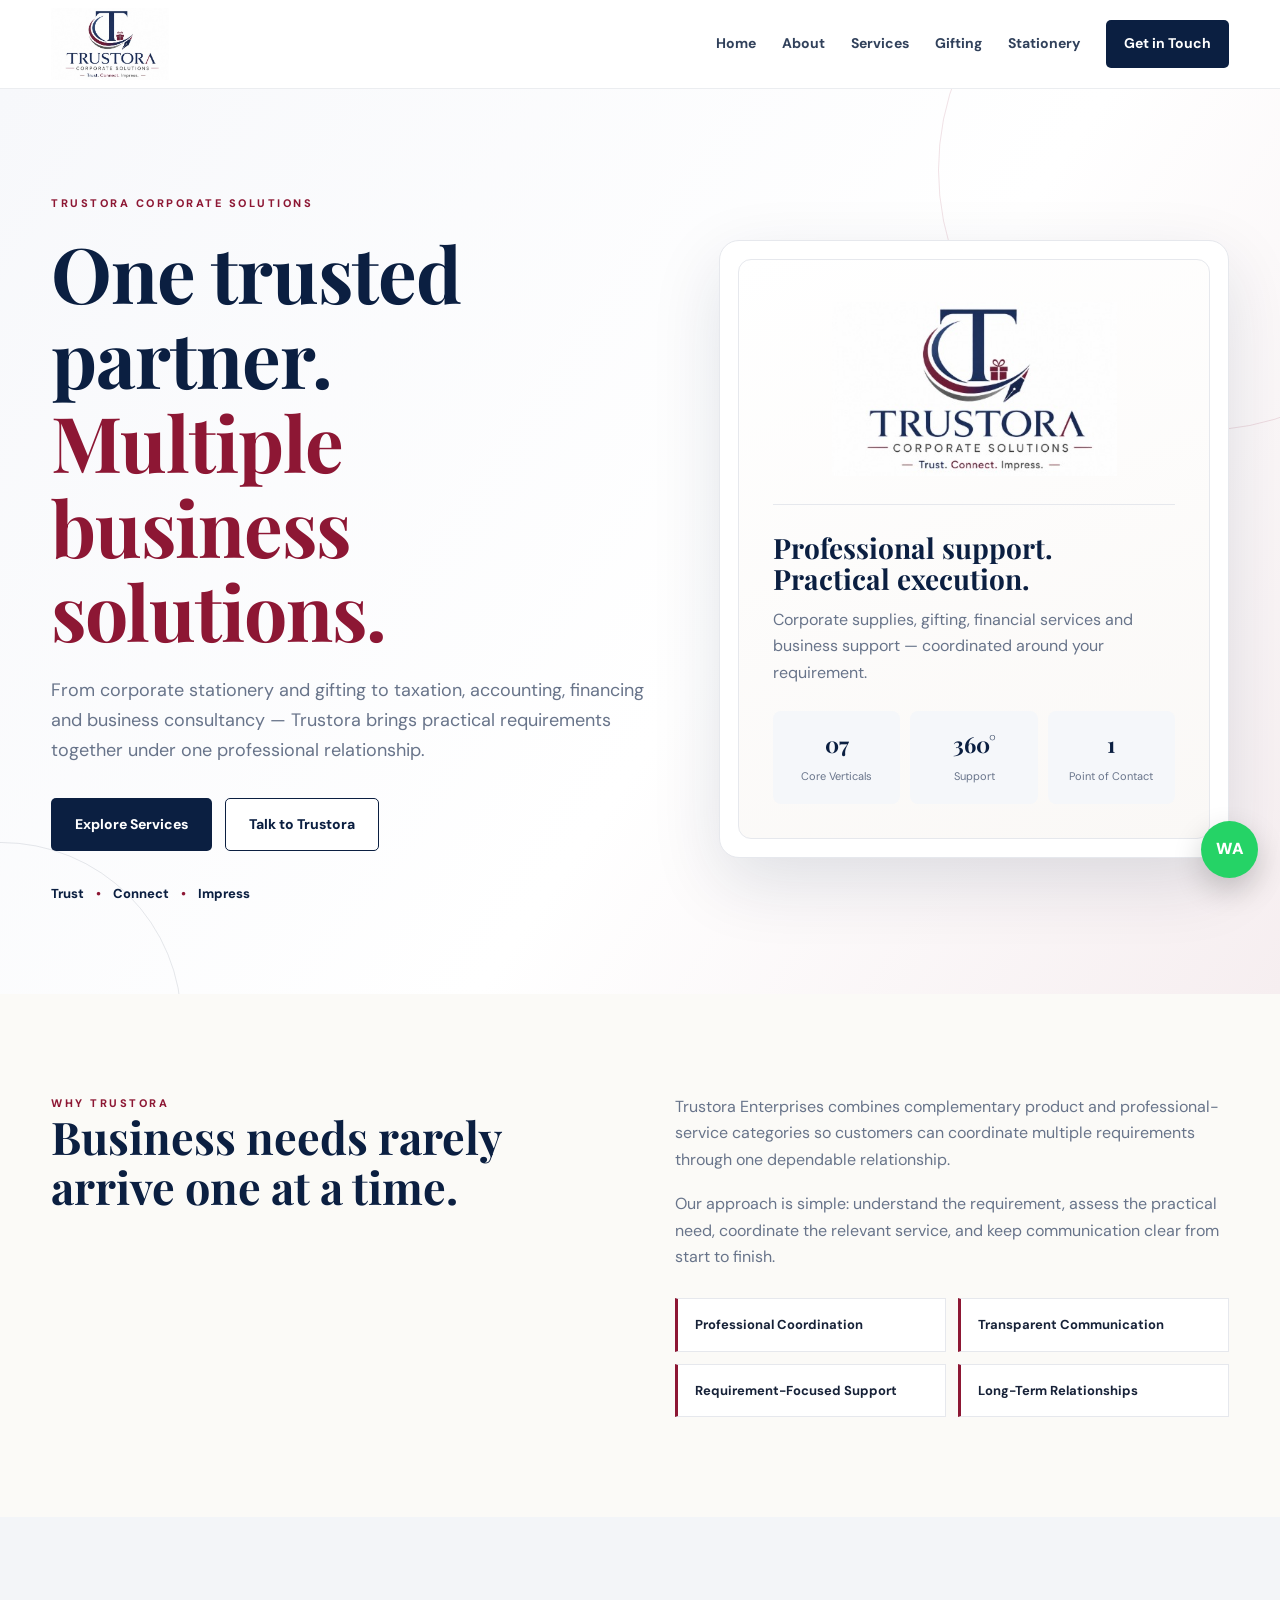
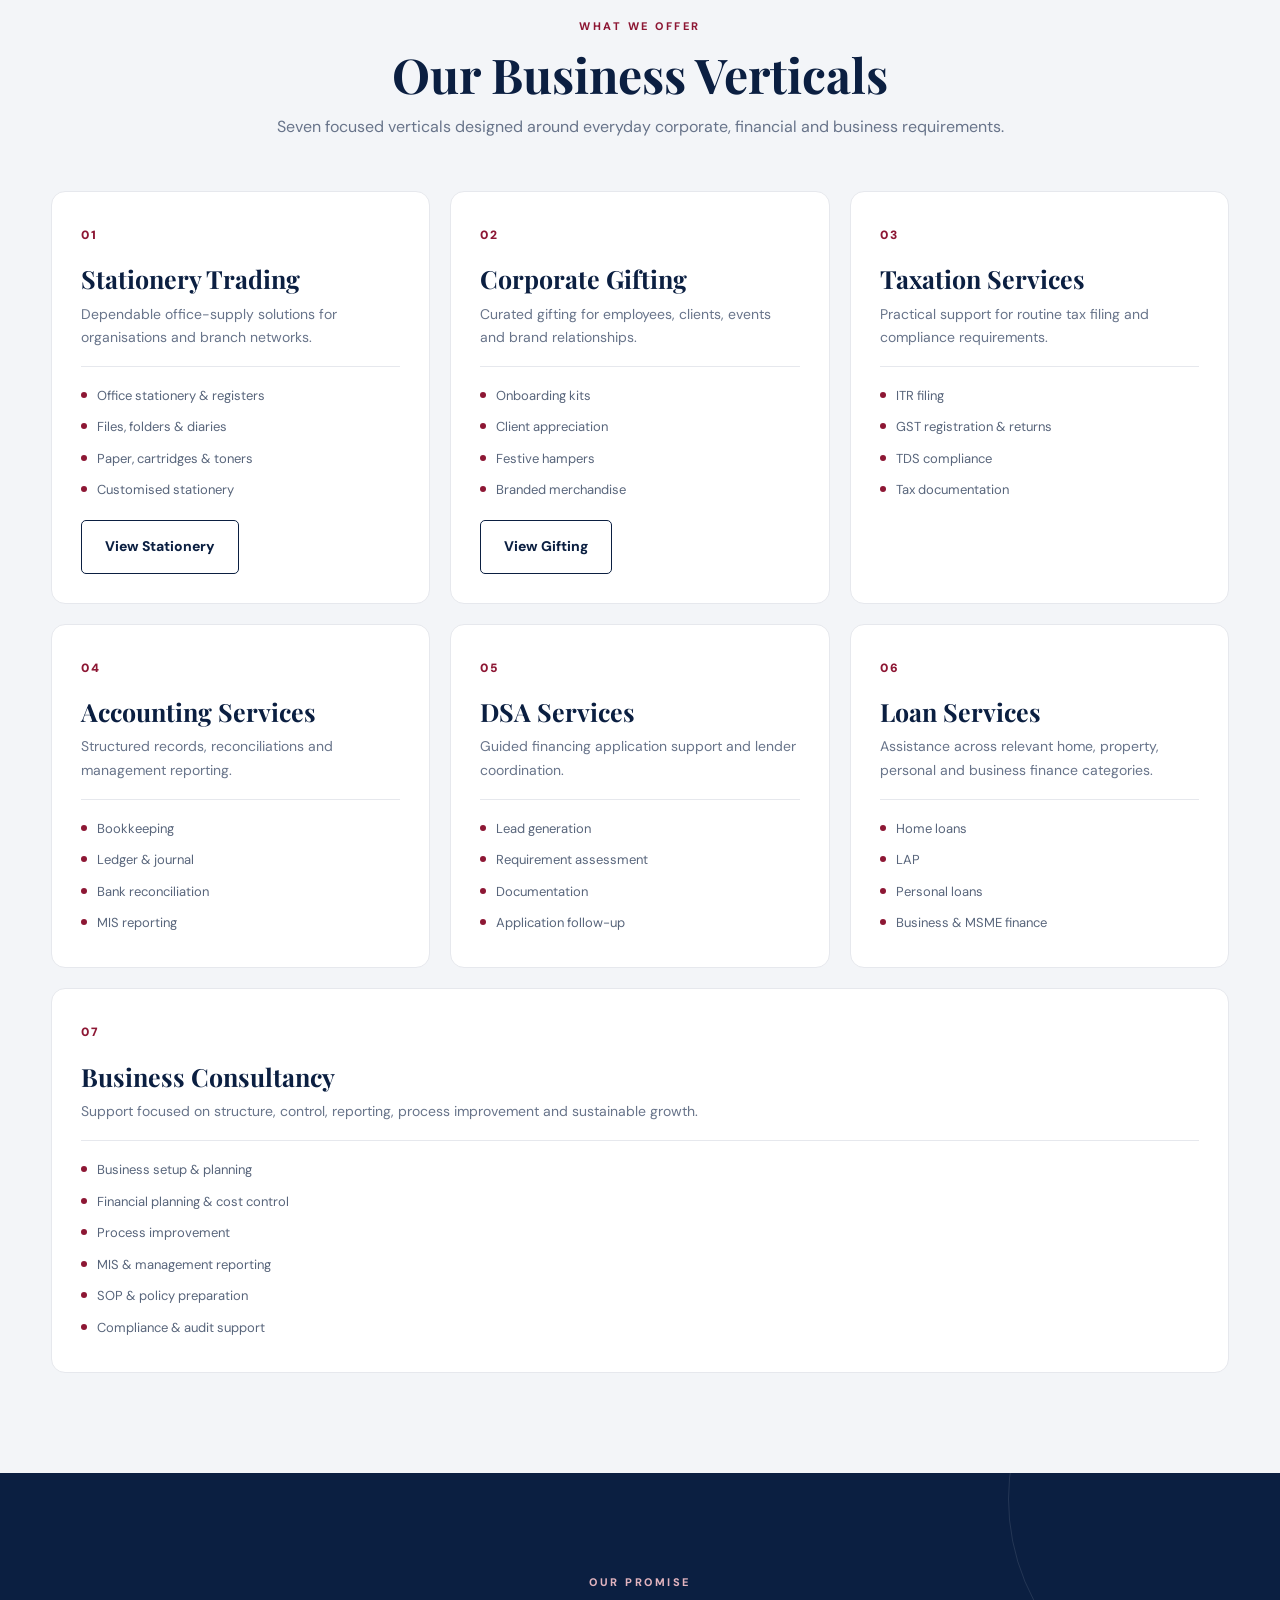
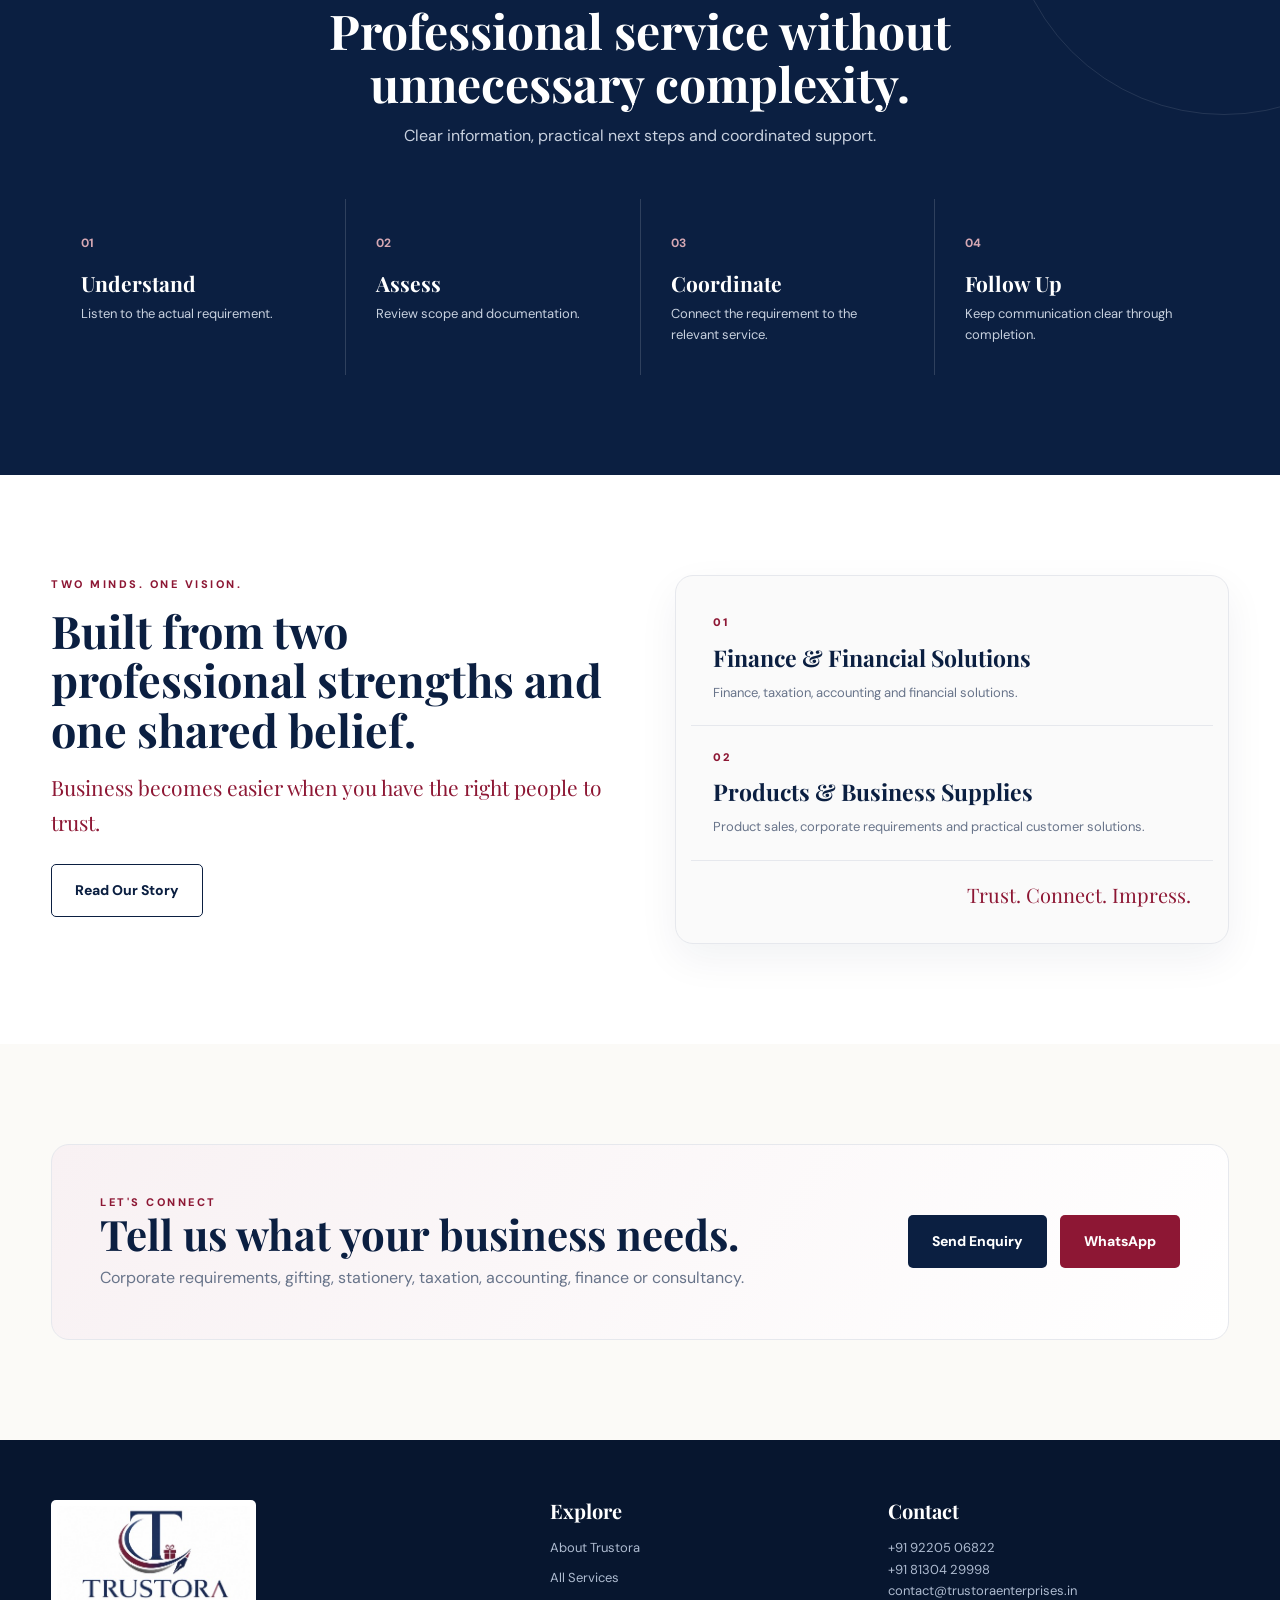
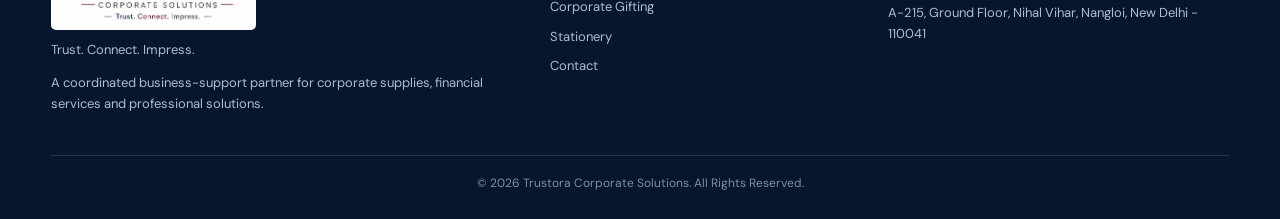
==== commit c7ef3c80: "Update contact email in index.html" ====
--- a/index.html
+++ b/index.html
@@ -654,7 +654,7 @@
       </p>
 
       <p>
-        trustora.enterprise23@gmail.com
+        contact@trustoraenterprises.in
       </p>
 
       <p>
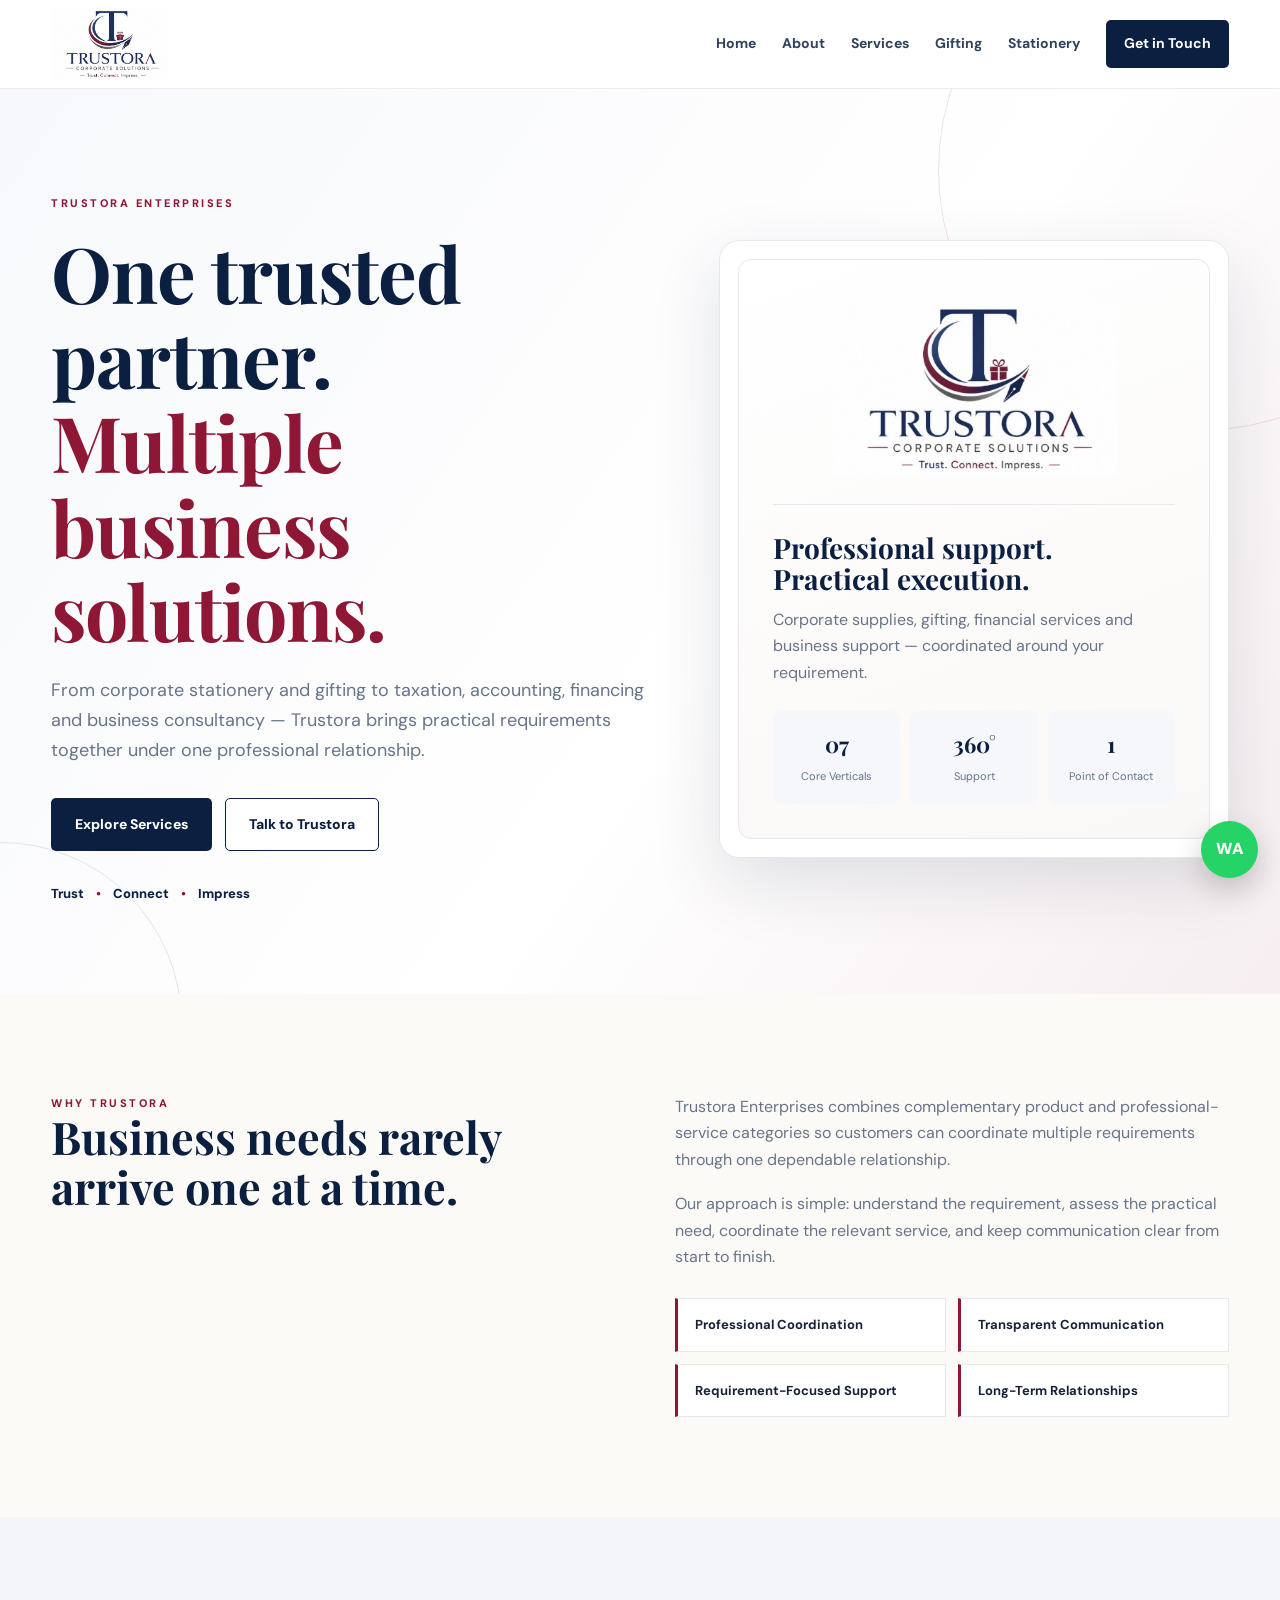
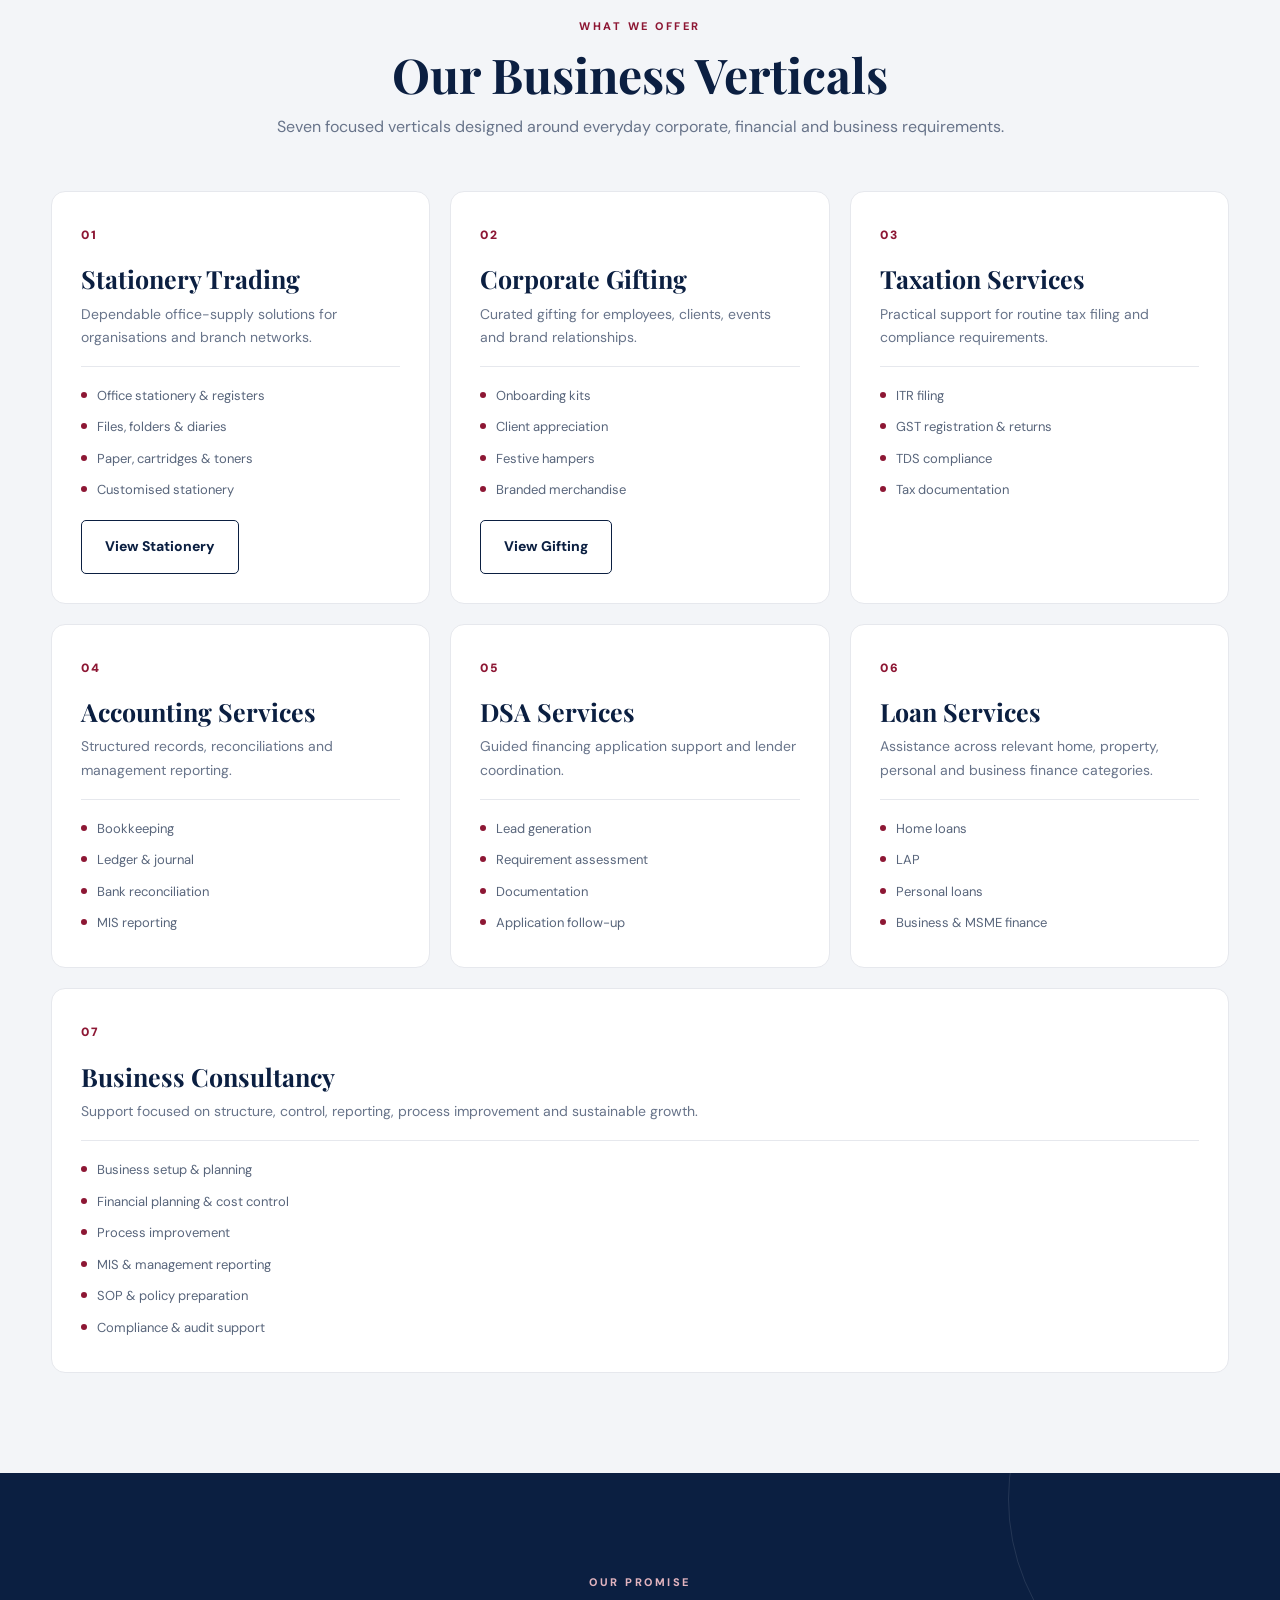
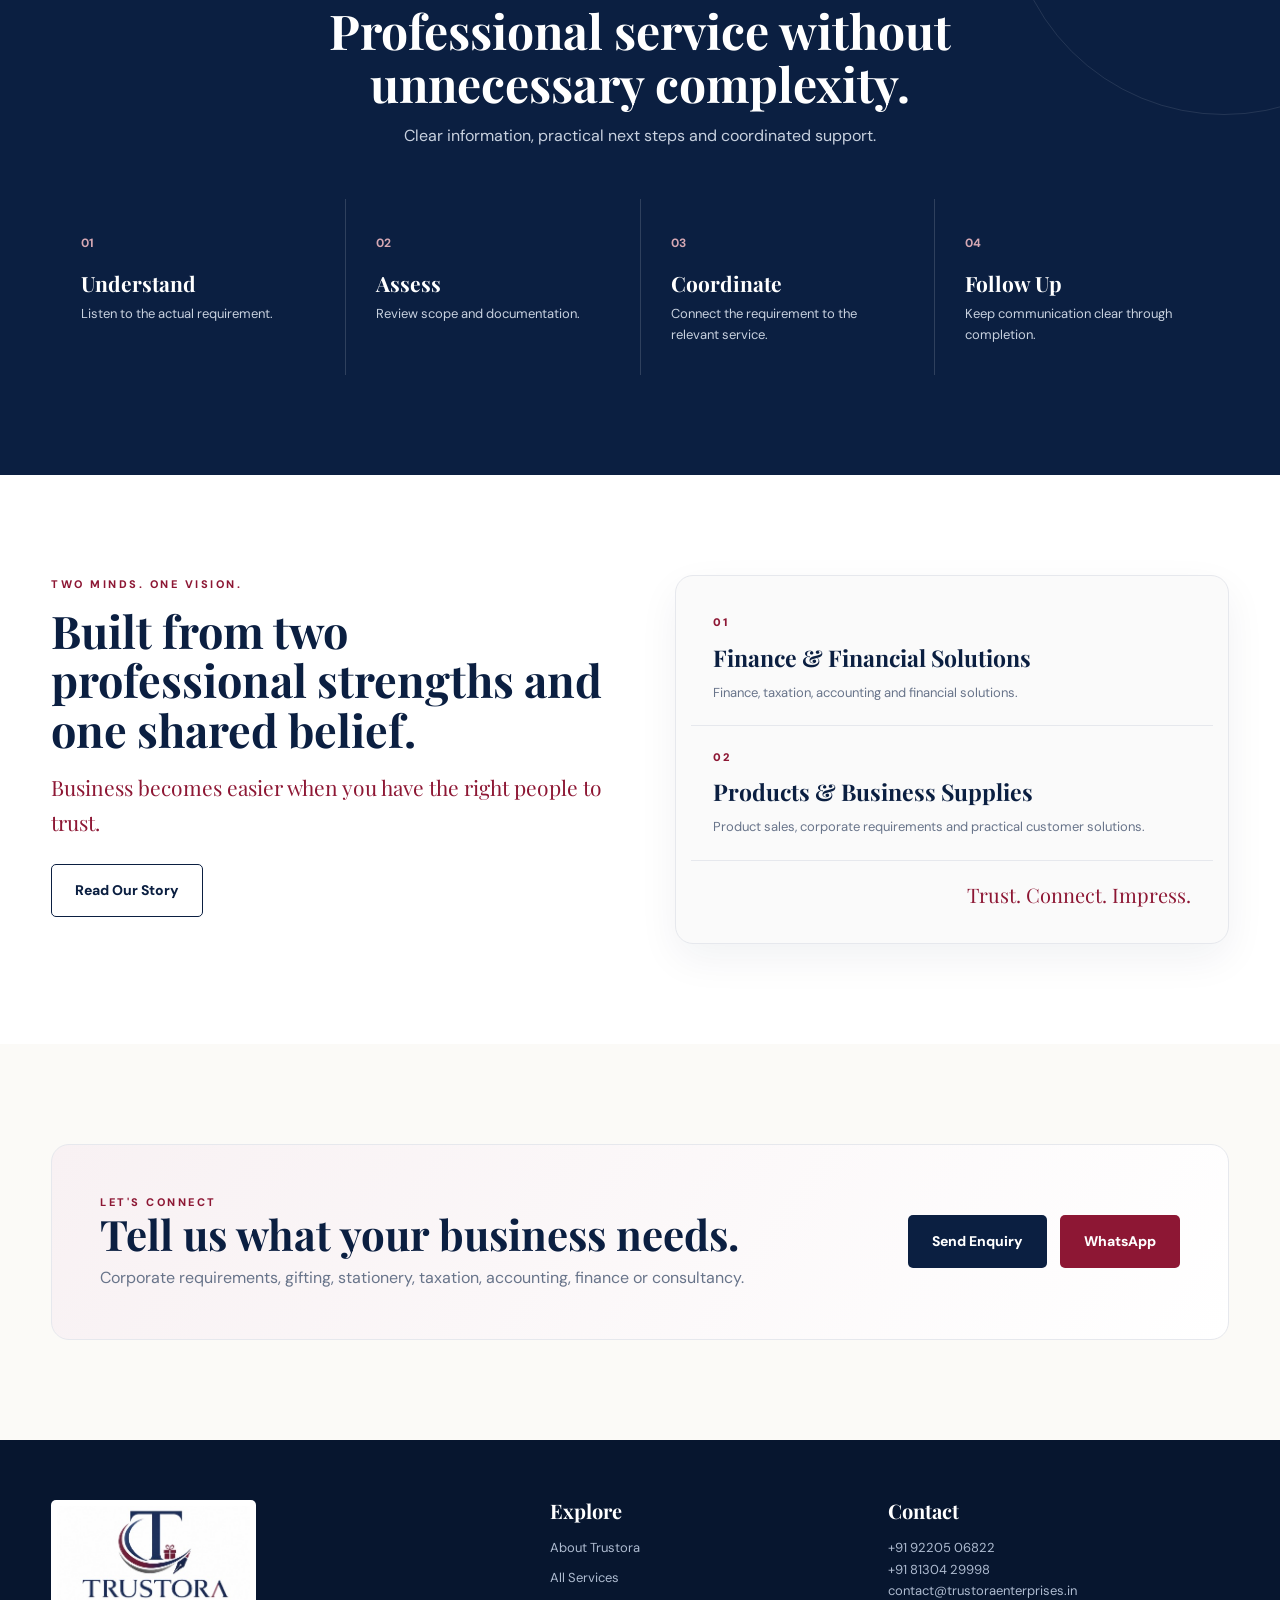
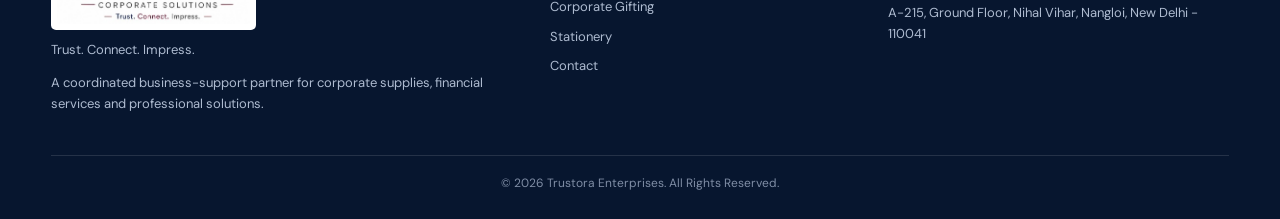
==== commit a2eaa278: "Update index.html" ====
--- a/index.html
+++ b/index.html
@@ -4,10 +4,10 @@
   <meta charset="UTF-8">
   <meta name="viewport" content="width=device-width, initial-scale=1.0">
 
-  <title>Trustora Corporate Solutions | One Trusted Business Partner</title>
+  <title>Trustora  Enterprises | One Trusted Business Partner</title>
 
   <meta name="description"
-        content="Trustora Corporate Solutions — corporate supplies, gifting, taxation, accounting, DSA, loans and business consultancy.">
+        content="Trustora  Enterprises — corporate supplies, gifting, taxation, accounting, DSA, loans and business consultancy.">
 
   <link rel="stylesheet" href="style.css">
 </head>
@@ -19,7 +19,7 @@
 
     <a class="brand" href="index.html">
       <img src="assets/trustora-logo.jpg"
-           alt="Trustora Corporate Solutions">
+           alt="Trustora  Enterprises">
     </a>
 
     <button class="menu-toggle"
@@ -48,7 +48,7 @@
     <div class="reveal">
 
       <p class="eyebrow">
-        TRUSTORA CORPORATE SOLUTIONS
+        Trustora  Enterprises
       </p>
 
       <h1>
@@ -94,7 +94,7 @@
 
         <div class="hero-logo">
           <img src="assets/trustora-logo.jpg"
-               alt="Trustora Corporate Solutions">
+               alt="Trustora  Enterprises">
         </div>
 
         <h3>
@@ -595,7 +595,7 @@
 
       <img class="footer-logo"
            src="assets/trustora-logo.jpg"
-           alt="Trustora Corporate Solutions logo">
+           alt="Trustora  Enterprises logo">
 
       <p>
         Trust. Connect. Impress.
@@ -670,7 +670,7 @@
   <div class="container copyright">
 
     © <span data-year>2026</span>
-    Trustora Corporate Solutions.
+    Trustora  Enterprises.
     All Rights Reserved.
 
   </div>
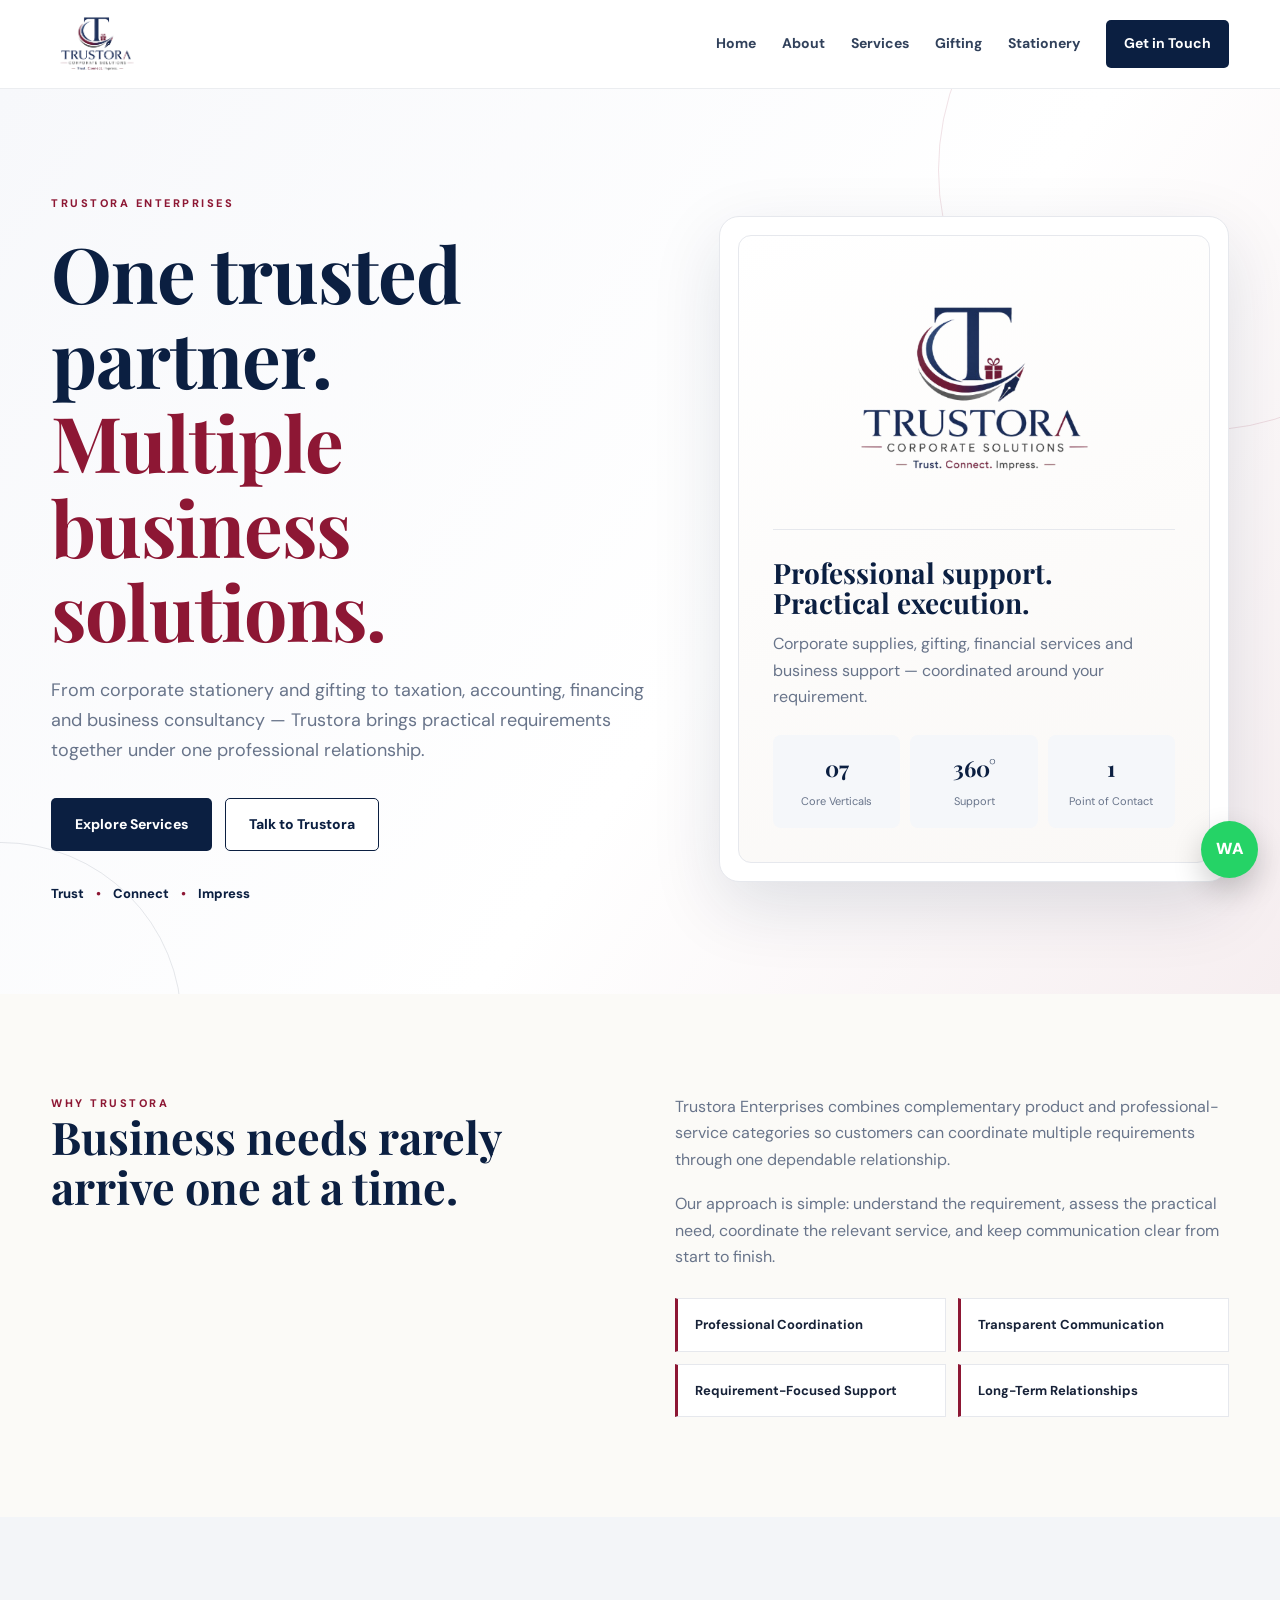
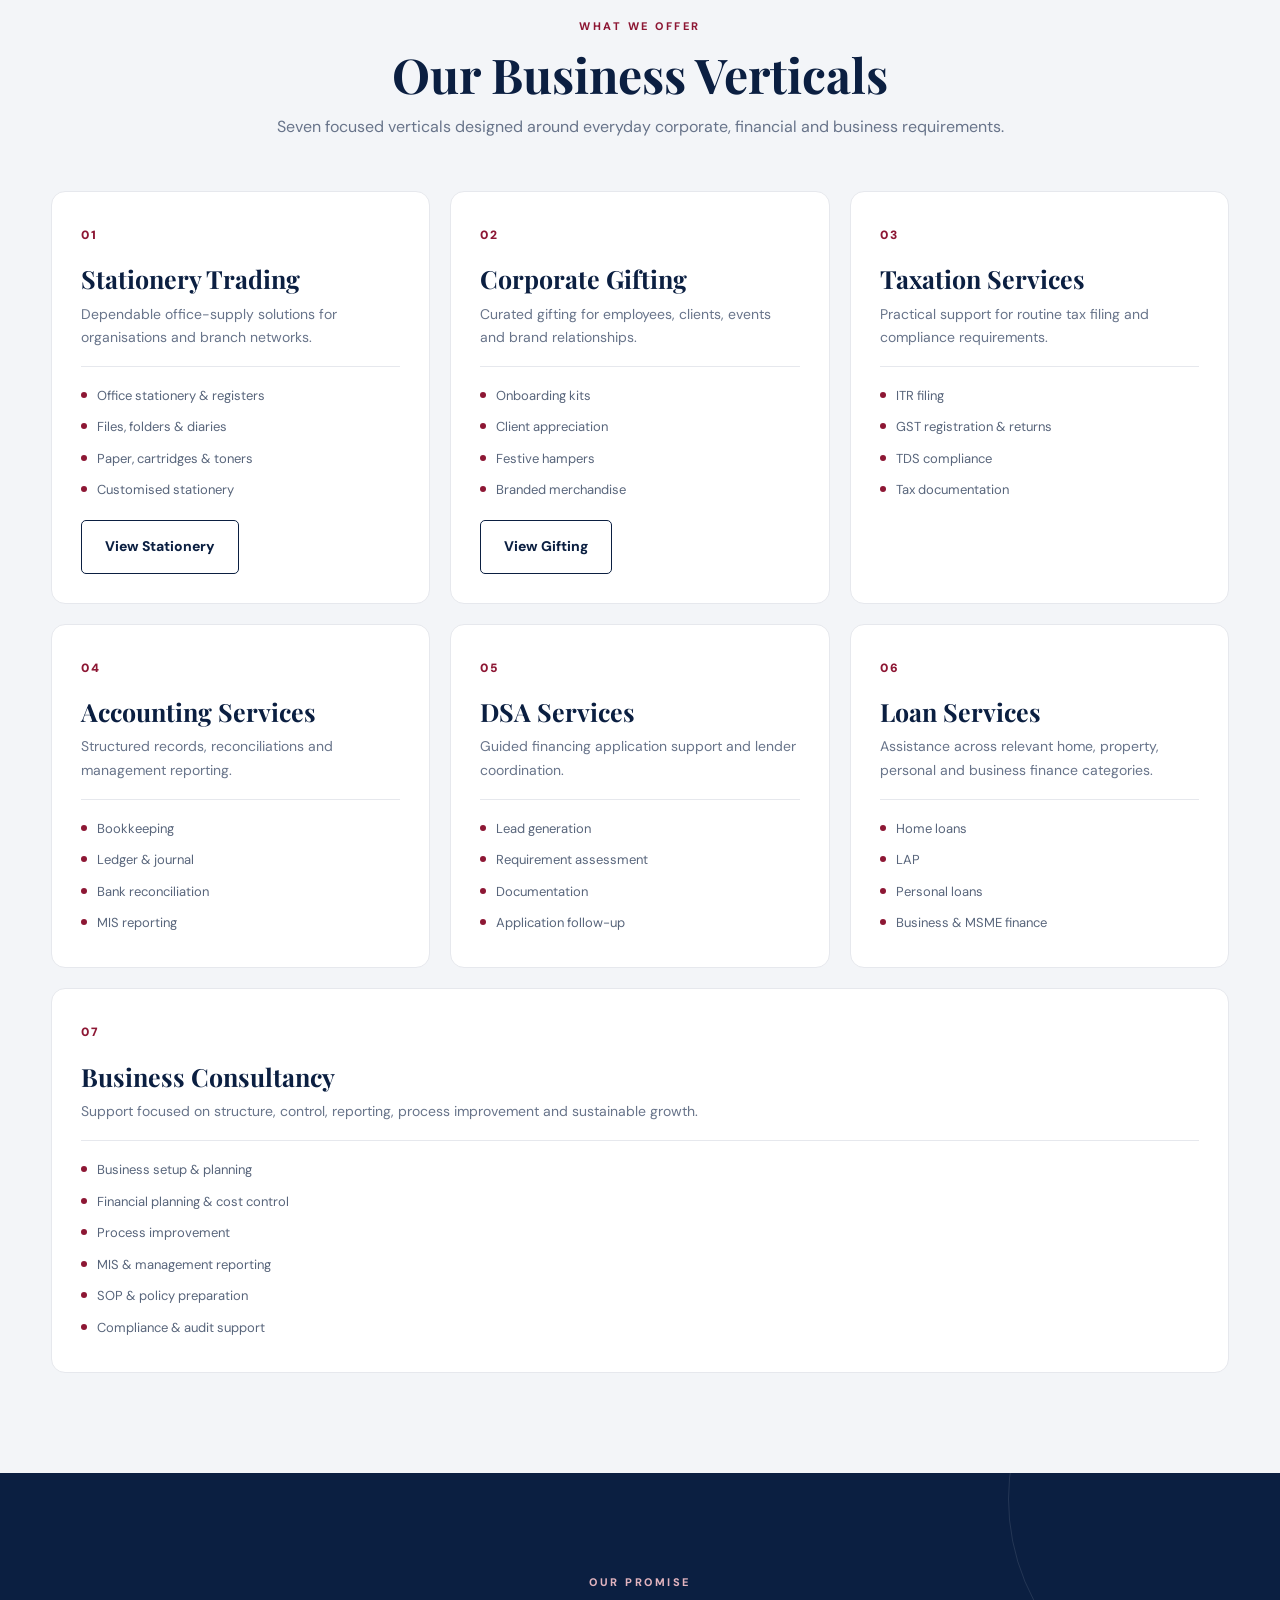
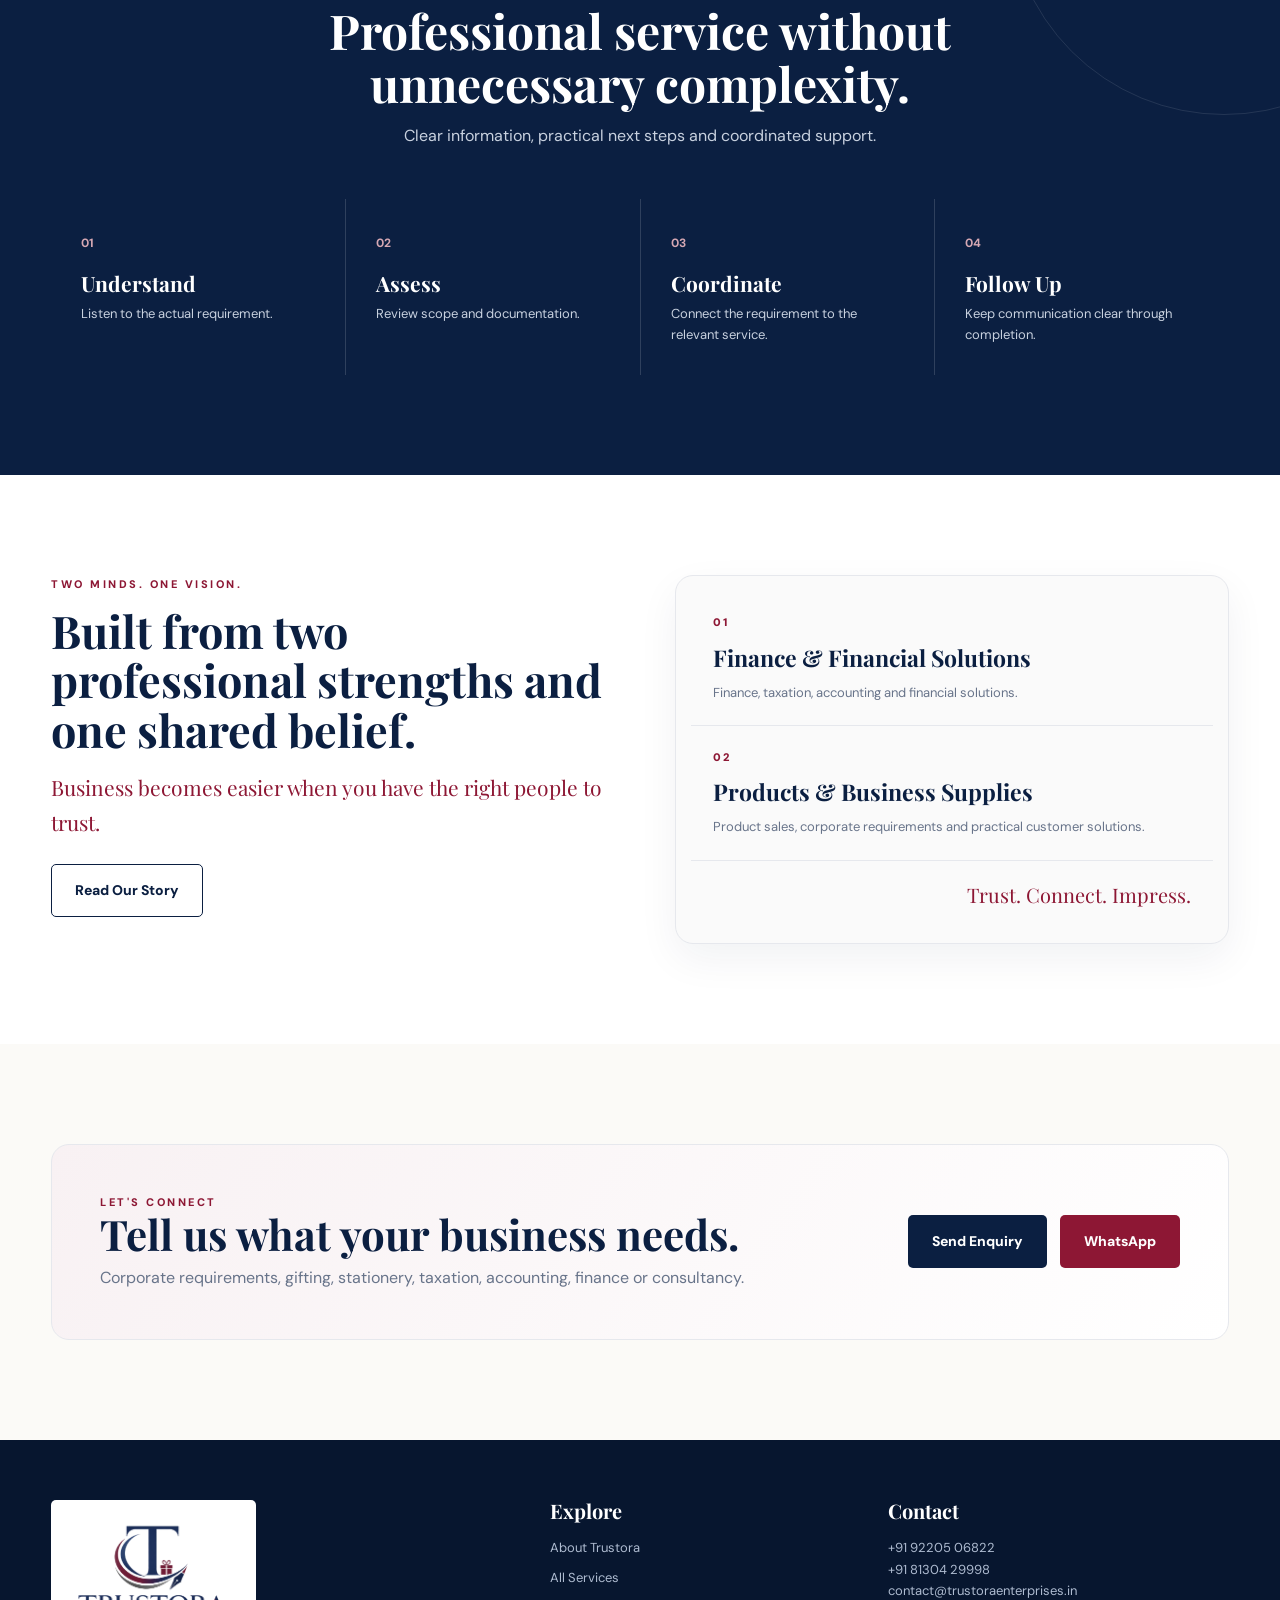
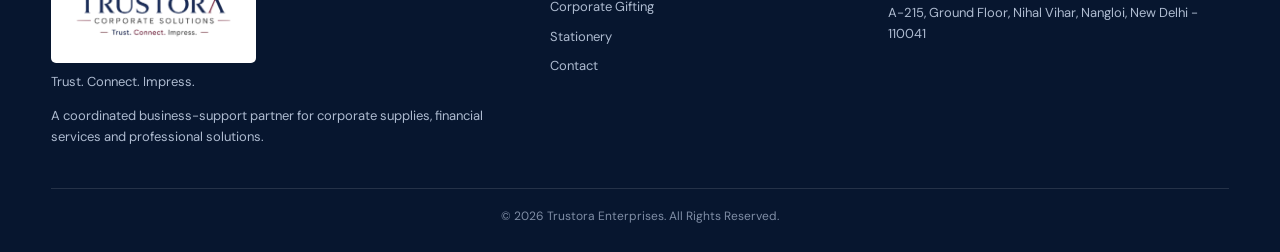
==== commit 4aa05868: "Update index.html" ====
--- a/index.html
+++ b/index.html
@@ -18,7 +18,7 @@
   <div class="container nav-wrap">
 
     <a class="brand" href="index.html">
-      <img src="assets/trustora-logo.jpg"
+      <img src="assets/trustora-logo.png"
            alt="Trustora  Enterprises">
     </a>
 
@@ -93,7 +93,7 @@
       <div class="hero-card-inner">
 
         <div class="hero-logo">
-          <img src="assets/trustora-logo.jpg"
+          <img src="assets/trustora-logo.png"
                alt="Trustora  Enterprises">
         </div>
 
@@ -594,7 +594,7 @@
     <div>
 
       <img class="footer-logo"
-           src="assets/trustora-logo.jpg"
+           src="assets/trustora-logo.png"
            alt="Trustora  Enterprises logo">
 
       <p>
